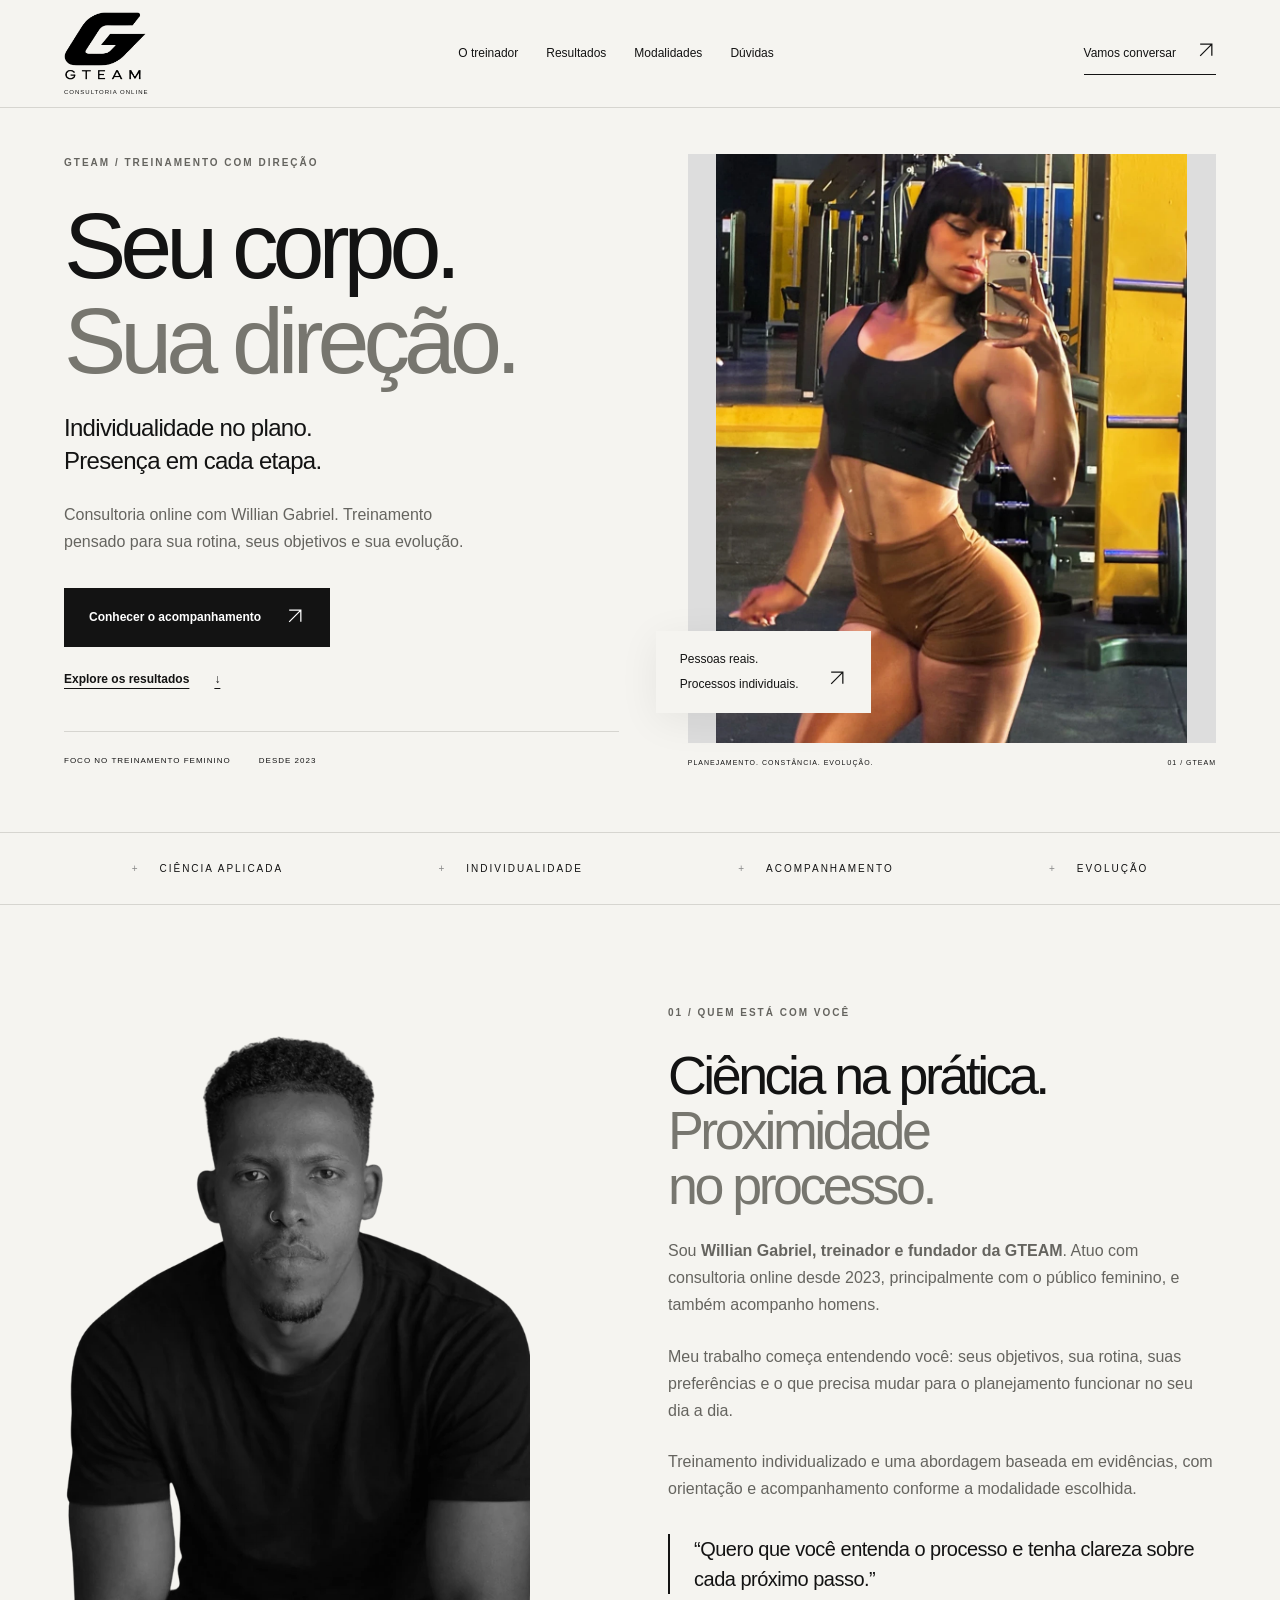
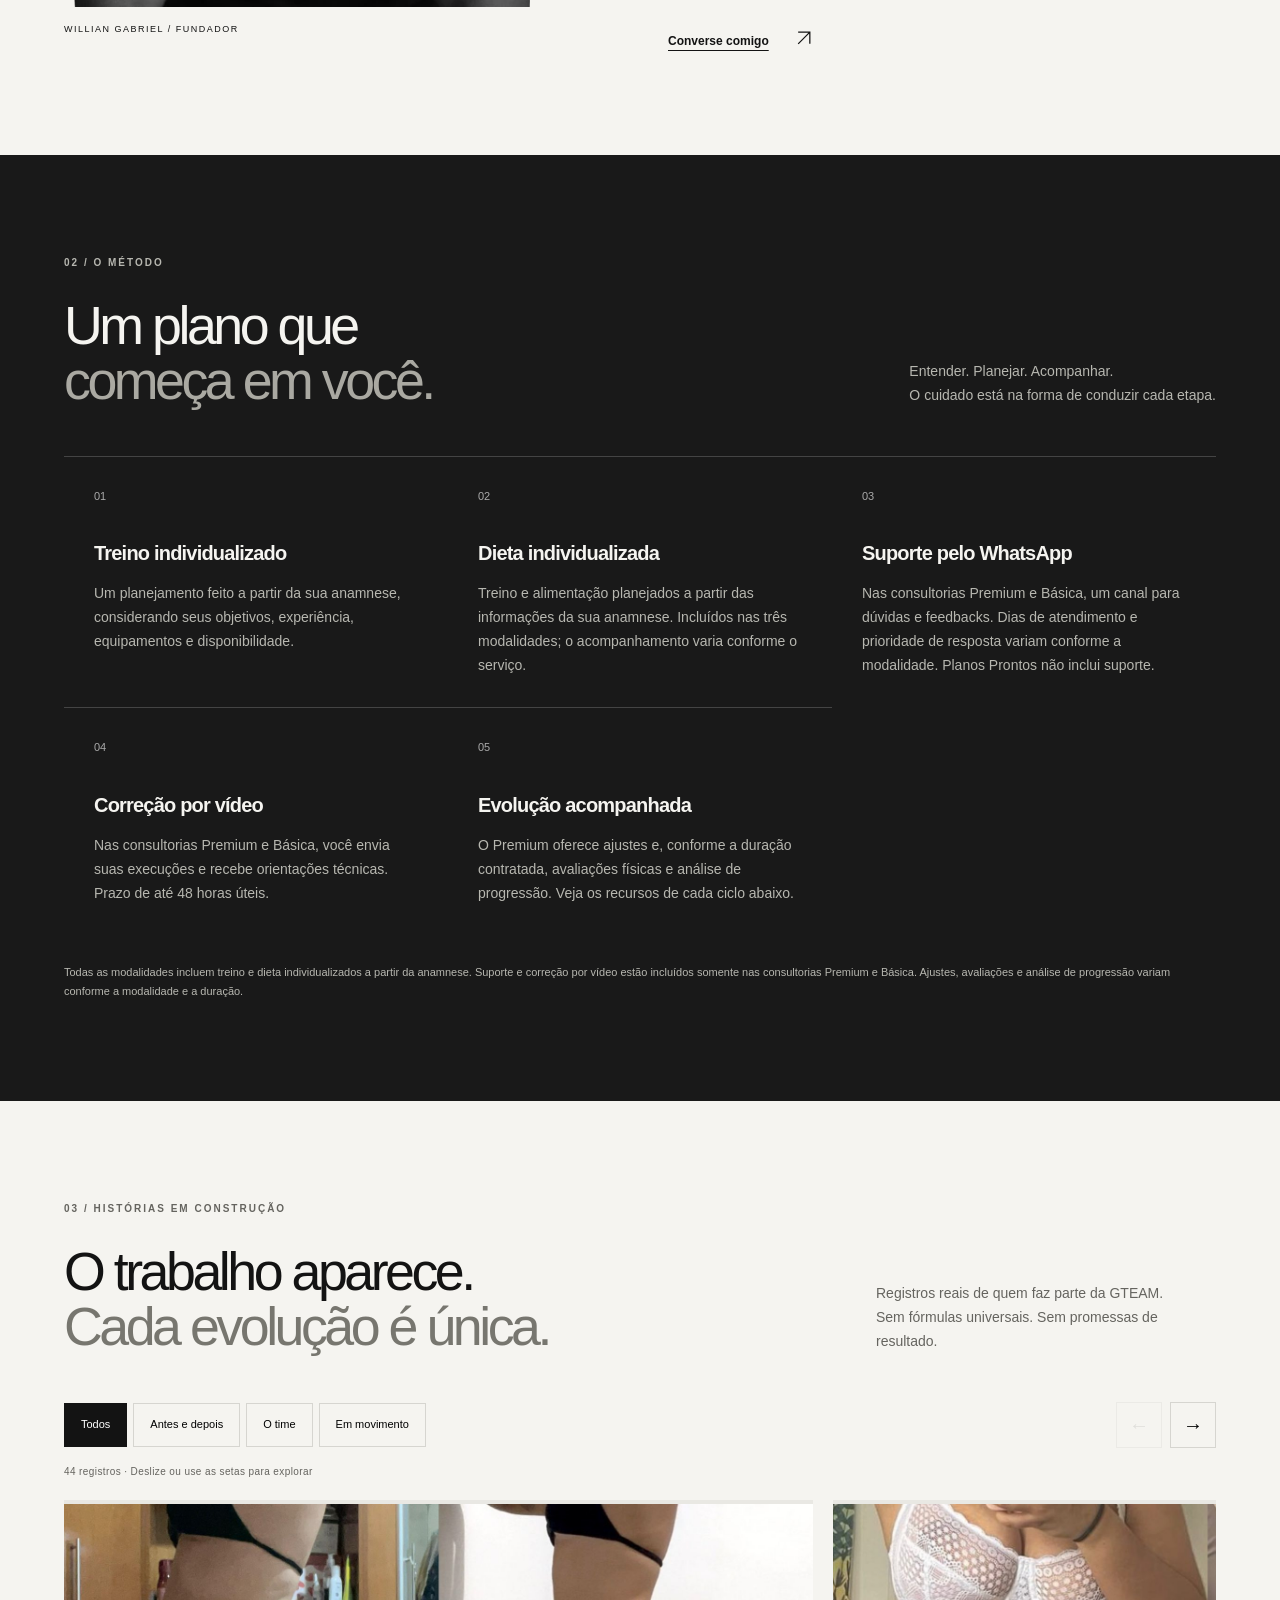
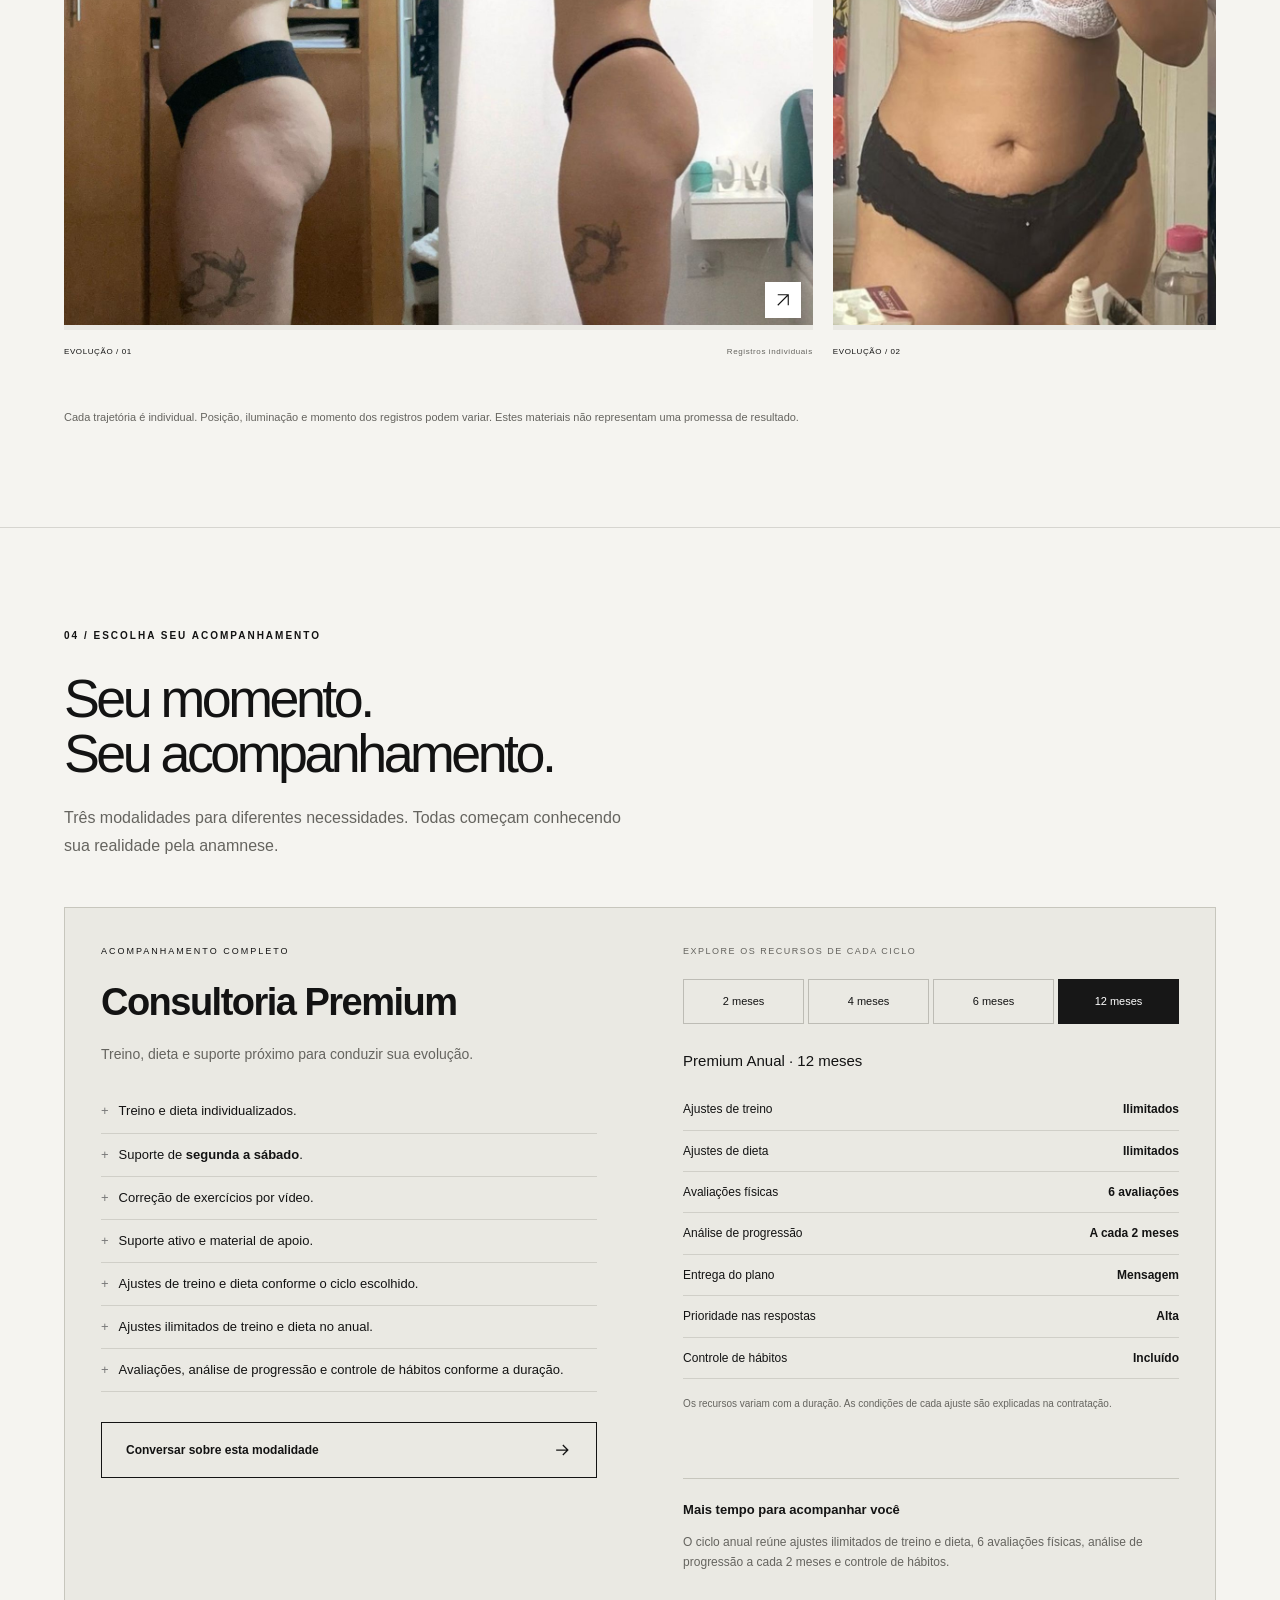
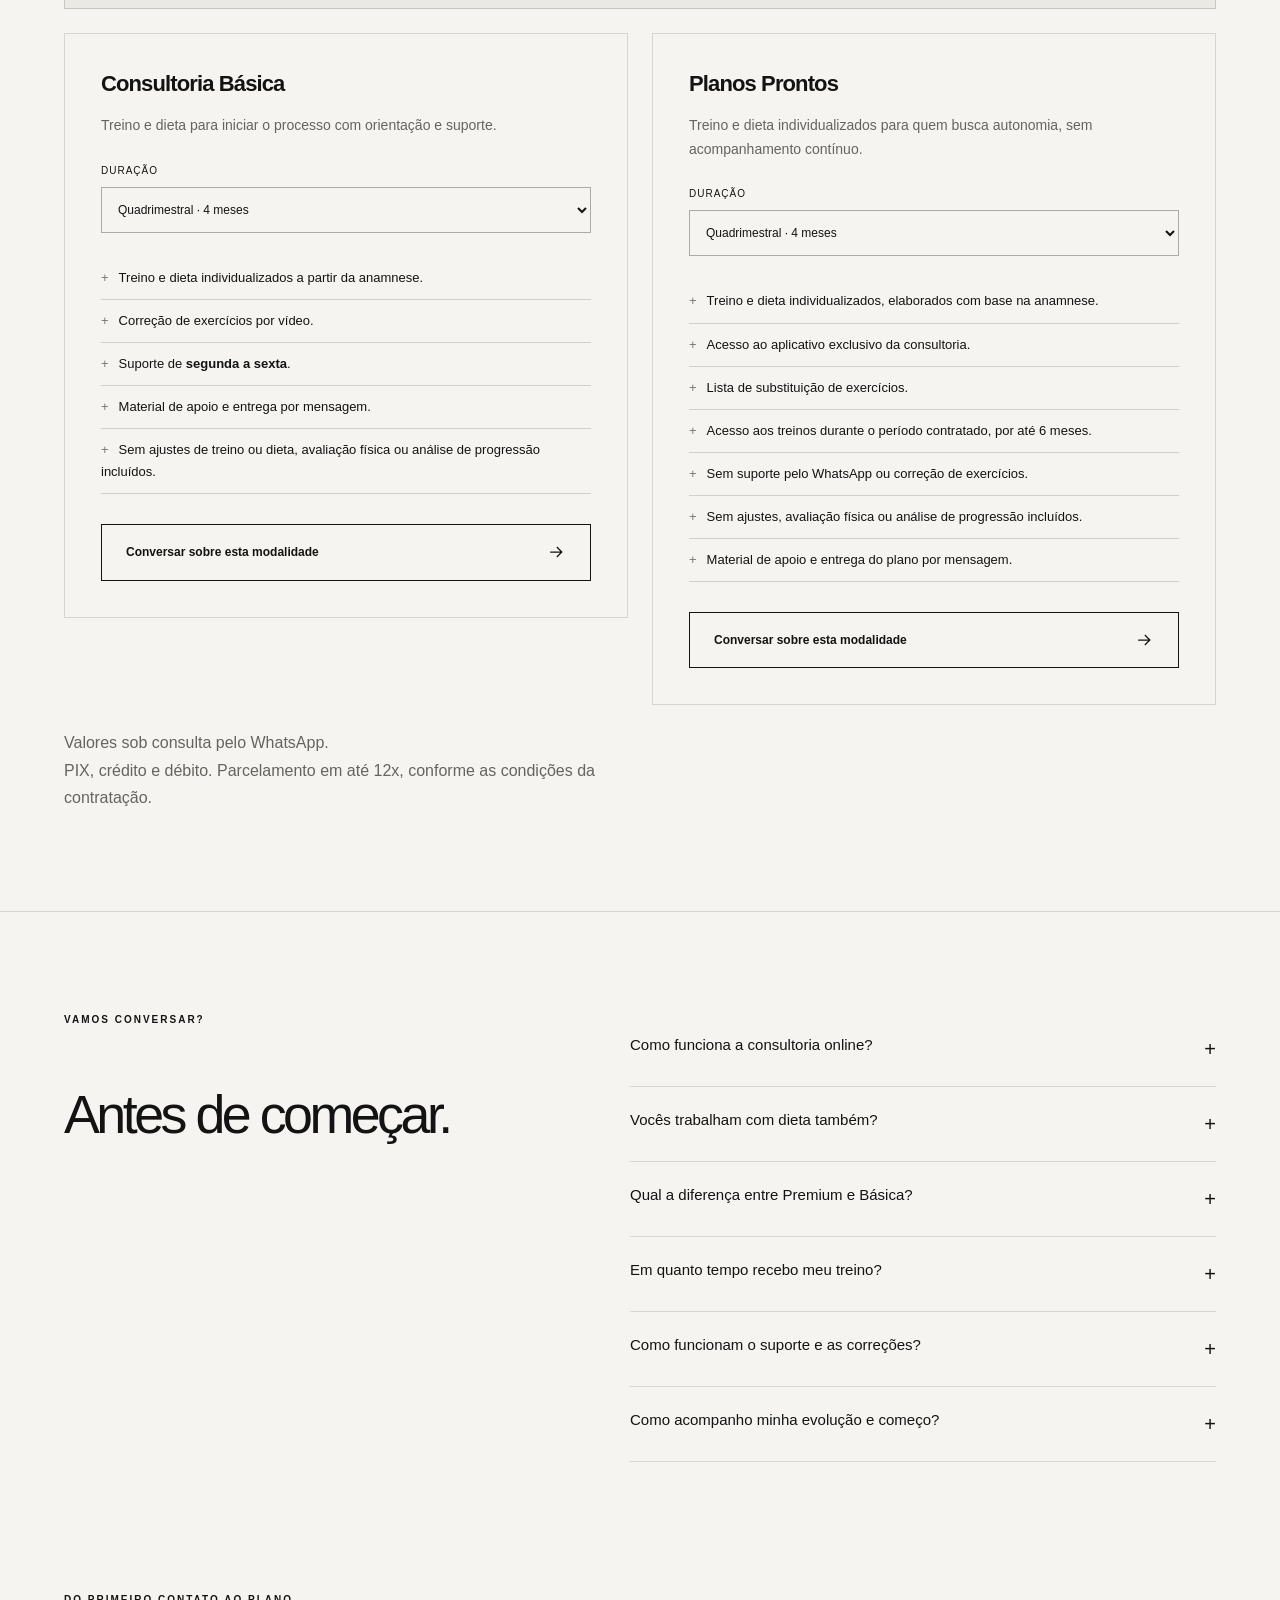
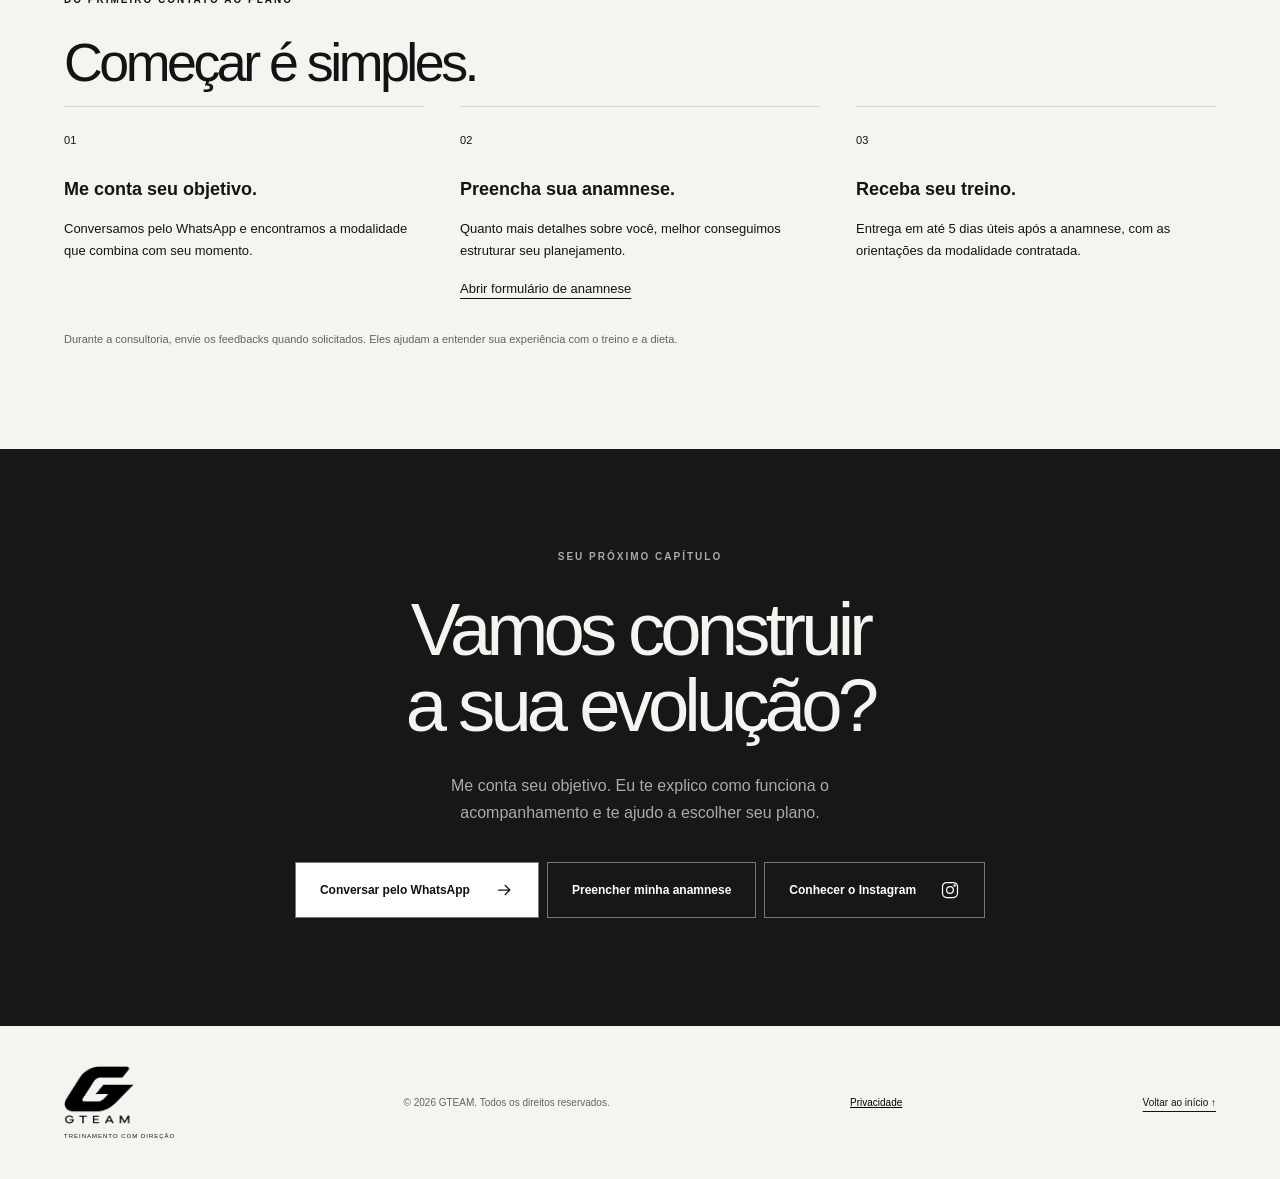
==== index.html @ 849bd720 "Redesign GTEAM consultancy site with responsive gallery and optimized media" ====
<!DOCTYPE html>

<html lang="pt-BR"><head><meta charset="utf-8"/><meta content="width=device-width,initial-scale=1" name="viewport"/><meta content="#111111" name="theme-color"/><title>GTEAM — Treinamento com direção | Willian Gabriel</title><meta content="Consultoria online de treinamento com Willian Gabriel. Conheça o acompanhamento individualizado da GTEAM, os registros das alunas e as modalidades disponíveis." name="description"/><meta content="website" property="og:type"/><meta content="pt_BR" property="og:locale"/><meta content="GTEAM — Seu corpo. Sua direção." property="og:title"/><meta content="Planejamento individualizado, ciência aplicada e acompanhamento com Willian Gabriel." property="og:description"/><meta content="summary" name="twitter:card"/><link href="styles.css" rel="stylesheet"/><script defer="" src="app.js"></script><meta content="assets/logo-official.png" property="og:image"/></head><body><a class="skiplink" href="#conteudo">Pular para o conteúdo</a>
<header class="site-header"><a aria-label="GTEAM, início" class="brand" href="#inicio"><img alt="GTEAM" height="86" src="assets/logo-official.png" width="120"/><span>CONSULTORIA ONLINE</span></a><nav aria-label="Navegação principal"><a href="#sobre">O treinador</a><a href="#galeria">Resultados</a><a href="#planos">Modalidades</a><a href="#duvidas">Dúvidas</a></nav><a class="header-contact" href="https://wa.me/message/YHDKQROFBC6SH1" rel="noopener noreferrer" target="_blank">Vamos conversar <span aria-hidden="true"><svg aria-hidden="true" fill="none" stroke="currentColor" stroke-width="1.5" viewbox="0 0 24 24"><path d="M5 19 19 5M5 5h14v14"></path></svg></span></a></header>
<main id="conteudo"><section class="hero section" id="inicio"><div class="hero-copy"><p class="eyebrow">GTEAM / TREINAMENTO COM DIREÇÃO</p><h1>Seu corpo.<br/><span>Sua direção.</span></h1><p class="hero-lead">Individualidade no plano.<br/>Presença em cada etapa.</p><p>Consultoria online com Willian Gabriel. Treinamento pensado para sua rotina, seus objetivos e sua evolução.</p><div class="hero-actions"><a class="button primary" href="#planos" rel="noopener noreferrer" target="_blank">Conhecer o acompanhamento<span aria-hidden="true"><svg aria-hidden="true" fill="none" stroke="currentColor" stroke-width="1.5" viewbox="0 0 24 24"><path d="M5 19 19 5M5 5h14v14"></path></svg></span></a><a class="text-link" href="#galeria">Explore os resultados <span aria-hidden="true">↓</span></a></div><div class="hero-meta"><span>FOCO NO TREINAMENTO FEMININO</span><span>DESDE 2023</span></div></div><div class="hero-visual"><picture><source media="(max-width: 600px)" srcset="assets/media-01-640.webp"/><img alt="Aluna da GTEAM em ambiente de treinamento" fetchpriority="high" height="1250" src="assets/media-01-1000.webp" width="1000"/></picture><div class="image-caption"><span>PLANEJAMENTO. CONSTÂNCIA. EVOLUÇÃO.</span><span>01 / GTEAM</span></div><a class="hero-badge" href="#galeria">Pessoas reais.<br/>Processos individuais. <span aria-hidden="true"><svg aria-hidden="true" fill="none" stroke="currentColor" stroke-width="1.5" viewbox="0 0 24 24"><path d="M5 19 19 5M5 5h14v14"></path></svg></span></a></div></section>
<div aria-label="Princípios da GTEAM" class="principles"><span>CIÊNCIA APLICADA</span><span>INDIVIDUALIDADE</span><span>ACOMPANHAMENTO</span><span>EVOLUÇÃO</span></div>
<section class="section about" id="sobre"><div class="about-image"><img alt="Willian Gabriel, fundador da GTEAM" decoding="async" height="1655" loading="lazy" sizes="(max-width:700px) 88vw, (max-width:1050px) 45vw, 400px" src="assets/media-04.webp" srcset="assets/media-04-640.webp 640w, assets/media-04-1000.webp 1000w, assets/media-04.webp 1323w" width="1323"/><span>WILLIAN GABRIEL / FUNDADOR</span></div><div class="about-copy"><p class="eyebrow">01 / QUEM ESTÁ COM VOCÊ</p><h2>Ciência na prática.<br/><span>Proximidade<br/>no processo.</span></h2><p>Sou <strong>Willian Gabriel, treinador e fundador da GTEAM</strong>. Atuo com consultoria online desde 2023, principalmente com o público feminino, e também acompanho homens.</p><p>Meu trabalho começa entendendo você: seus objetivos, sua rotina, suas preferências e o que precisa mudar para o planejamento funcionar no seu dia a dia.</p><p>Treinamento individualizado e uma abordagem baseada em evidências, com orientação e acompanhamento conforme a modalidade escolhida.</p><blockquote>“Quero que você entenda o processo e tenha clareza sobre cada próximo passo.”</blockquote><a class="text-link" href="https://wa.me/message/YHDKQROFBC6SH1" rel="noopener noreferrer" target="_blank">Converse comigo<span aria-hidden="true"><svg aria-hidden="true" fill="none" stroke="currentColor" stroke-width="1.5" viewbox="0 0 24 24"><path d="M5 19 19 5M5 5h14v14"></path></svg></span></a></div></section>
<section class="method section" id="acompanhamento"><div class="section-heading"><div><p class="eyebrow">02 / O MÉTODO</p><h2>Um plano que<br/><span>começa em você.</span></h2></div><p>Entender. Planejar. Acompanhar.<br/>O cuidado está na forma de conduzir cada etapa.</p></div><div class="benefits-grid"><article class="benefit"><span class="index">01</span><h3>Treino individualizado</h3><p>Um planejamento feito a partir da sua anamnese, considerando seus objetivos, experiência, equipamentos e disponibilidade.</p></article><article class="benefit"><span class="index">02</span><h3>Dieta individualizada</h3><p>Treino e alimentação planejados a partir das informações da sua anamnese. Incluídos nas três modalidades; o acompanhamento varia conforme o serviço.</p></article><article class="benefit"><span class="index">03</span><h3>Suporte pelo WhatsApp</h3><p>Nas consultorias Premium e Básica, um canal para dúvidas e feedbacks. Dias de atendimento e prioridade de resposta variam conforme a modalidade. Planos Prontos não inclui suporte.</p></article><article class="benefit"><span class="index">04</span><h3>Correção por vídeo</h3><p>Nas consultorias Premium e Básica, você envia suas execuções e recebe orientações técnicas. Prazo de até 48 horas úteis.</p></article><article class="benefit"><span class="index">05</span><h3>Evolução acompanhada</h3><p>O Premium oferece ajustes e, conforme a duração contratada, avaliações físicas e análise de progressão. Veja os recursos de cada ciclo abaixo.</p></article></div><p class="small-note">Todas as modalidades incluem treino e dieta individualizados a partir da anamnese. Suporte e correção por vídeo estão incluídos somente nas consultorias Premium e Básica. Ajustes, avaliações e análise de progressão variam conforme a modalidade e a duração.</p></section>
<section class="section gallery" id="galeria"><div class="section-heading"><div><p class="eyebrow">03 / HISTÓRIAS EM CONSTRUÇÃO</p><h2>O trabalho aparece.<br/><span>Cada evolução é única.</span></h2></div><p>Registros reais de quem faz parte da GTEAM.<br/>Sem fórmulas universais. Sem promessas de resultado.</p></div><div class="gallery-toolbar"><div aria-label="Filtrar galeria" class="filters" role="group"><button aria-pressed="true" data-filter="all">Todos</button><button aria-pressed="false" data-filter="result">Antes e depois</button><button aria-pressed="false" data-filter="photo">O time</button><button aria-pressed="false" data-filter="video">Em movimento</button></div><div class="gallery-arrows"><button aria-label="Mídias anteriores" data-direction="-1">←</button><button aria-label="Próximas mídias" data-direction="1">→</button></div></div><p aria-live="polite" class="gallery-status" role="status">44 registros · Deslize ou use as setas para explorar</p><div aria-label="Galeria de resultados, fotografias e vídeos" class="gallery-track" role="region" tabindex="0"><figure class="media-card comparison" data-type="result"><a aria-label="Ampliar comparação de evolução 10" class="enlarge" href="assets/result-10.jpg"><img alt="Comparação de evolução 10, registros lado a lado sem alteração" decoding="async" height="900" loading="lazy" src="assets/result-10.jpg" width="1600"/><span aria-hidden="true" class="zoom"><svg aria-hidden="true" fill="none" stroke="currentColor" stroke-width="1.5" viewbox="0 0 24 24"><path d="M5 19 19 5M5 5h14v14"></path></svg></span></a><figcaption><span>EVOLUÇÃO / 01</span><span>Registros individuais</span></figcaption></figure><figure class="media-card comparison" data-type="result"><a aria-label="Ampliar comparação de evolução 7" class="enlarge" href="assets/result-07.jpg"><img alt="Comparação de evolução 7, registros lado a lado sem alteração" decoding="async" height="900" loading="lazy" src="assets/result-07.jpg" width="1600"/><span aria-hidden="true" class="zoom"><svg aria-hidden="true" fill="none" stroke="currentColor" stroke-width="1.5" viewbox="0 0 24 24"><path d="M5 19 19 5M5 5h14v14"></path></svg></span></a><figcaption><span>EVOLUÇÃO / 02</span><span>Registros individuais</span></figcaption></figure><figure class="media-card comparison" data-type="result"><a aria-label="Ampliar comparação de evolução 2" class="enlarge" href="assets/result-02.jpg"><img alt="Comparação de evolução 2, registros lado a lado sem alteração" decoding="async" height="875" loading="lazy" src="assets/result-02.jpg" width="1166"/><span aria-hidden="true" class="zoom"><svg aria-hidden="true" fill="none" stroke="currentColor" stroke-width="1.5" viewbox="0 0 24 24"><path d="M5 19 19 5M5 5h14v14"></path></svg></span></a><figcaption><span>EVOLUÇÃO / 03</span><span>Registros individuais</span></figcaption></figure><figure class="media-card comparison" data-type="result"><a aria-label="Ampliar comparação de evolução 6" class="enlarge" href="assets/result-06.jpg"><img alt="Comparação de evolução 6, registros lado a lado sem alteração" decoding="async" height="900" loading="lazy" src="assets/result-06.jpg" width="1600"/><span aria-hidden="true" class="zoom"><svg aria-hidden="true" fill="none" stroke="currentColor" stroke-width="1.5" viewbox="0 0 24 24"><path d="M5 19 19 5M5 5h14v14"></path></svg></span></a><figcaption><span>EVOLUÇÃO / 04</span><span>Registros individuais</span></figcaption></figure><figure class="media-card comparison" data-type="result"><a aria-label="Ampliar comparação de evolução 13" class="enlarge" href="assets/result-13.jpg"><img alt="Comparação de evolução 13, registros lado a lado sem alteração" decoding="async" height="900" loading="lazy" src="assets/result-13.jpg" width="1600"/><span aria-hidden="true" class="zoom"><svg aria-hidden="true" fill="none" stroke="currentColor" stroke-width="1.5" viewbox="0 0 24 24"><path d="M5 19 19 5M5 5h14v14"></path></svg></span></a><figcaption><span>EVOLUÇÃO / 05</span><span>Registros individuais</span></figcaption></figure><figure class="media-card comparison" data-type="result"><a aria-label="Ampliar comparação de evolução 14" class="enlarge" href="assets/result-14.jpg"><img alt="Comparação de evolução 14, registros lado a lado sem alteração" decoding="async" height="900" loading="lazy" src="assets/result-14.jpg" width="1600"/><span aria-hidden="true" class="zoom"><svg aria-hidden="true" fill="none" stroke="currentColor" stroke-width="1.5" viewbox="0 0 24 24"><path d="M5 19 19 5M5 5h14v14"></path></svg></span></a><figcaption><span>EVOLUÇÃO / 06</span><span>Registros individuais</span></figcaption></figure><figure class="media-card comparison" data-type="result"><a aria-label="Ampliar comparação de evolução 4" class="enlarge" href="assets/result-04.jpg"><img alt="Comparação de evolução 4, registros lado a lado sem alteração" decoding="async" height="685" loading="lazy" src="assets/result-04.jpg" width="1219"/><span aria-hidden="true" class="zoom"><svg aria-hidden="true" fill="none" stroke="currentColor" stroke-width="1.5" viewbox="0 0 24 24"><path d="M5 19 19 5M5 5h14v14"></path></svg></span></a><figcaption><span>EVOLUÇÃO / 07</span><span>Registros individuais</span></figcaption></figure><figure class="media-card comparison" data-type="result"><a aria-label="Ampliar comparação de evolução 8" class="enlarge" href="assets/result-08.jpg"><img alt="Comparação de evolução 8, registros lado a lado sem alteração" decoding="async" height="900" loading="lazy" src="assets/result-08.jpg" width="1600"/><span aria-hidden="true" class="zoom"><svg aria-hidden="true" fill="none" stroke="currentColor" stroke-width="1.5" viewbox="0 0 24 24"><path d="M5 19 19 5M5 5h14v14"></path></svg></span></a><figcaption><span>EVOLUÇÃO / 08</span><span>Registros individuais</span></figcaption></figure><figure class="media-card comparison" data-type="result"><a aria-label="Ampliar comparação de evolução 9" class="enlarge" href="assets/result-09.jpg"><img alt="Comparação de evolução 9, registros lado a lado sem alteração" decoding="async" height="900" loading="lazy" src="assets/result-09.jpg" width="1600"/><span aria-hidden="true" class="zoom"><svg aria-hidden="true" fill="none" stroke="currentColor" stroke-width="1.5" viewbox="0 0 24 24"><path d="M5 19 19 5M5 5h14v14"></path></svg></span></a><figcaption><span>EVOLUÇÃO / 09</span><span>Registros individuais</span></figcaption></figure><figure class="media-card comparison" data-type="result"><a aria-label="Ampliar comparação de evolução 3" class="enlarge" href="assets/result-03.jpg"><img alt="Comparação de evolução 3, registros lado a lado sem alteração" decoding="async" height="663" loading="lazy" src="assets/result-03.jpg" width="1180"/><span aria-hidden="true" class="zoom"><svg aria-hidden="true" fill="none" stroke="currentColor" stroke-width="1.5" viewbox="0 0 24 24"><path d="M5 19 19 5M5 5h14v14"></path></svg></span></a><figcaption><span>EVOLUÇÃO / 10</span><span>Registros individuais</span></figcaption></figure><figure class="media-card comparison" data-type="result"><a aria-label="Ampliar comparação de evolução 1" class="enlarge" href="assets/result-01.jpg"><img alt="Comparação de evolução 1, registros lado a lado sem alteração" decoding="async" height="858" loading="lazy" src="assets/result-01.jpg" width="1527"/><span aria-hidden="true" class="zoom"><svg aria-hidden="true" fill="none" stroke="currentColor" stroke-width="1.5" viewbox="0 0 24 24"><path d="M5 19 19 5M5 5h14v14"></path></svg></span></a><figcaption><span>EVOLUÇÃO / 11</span><span>Registros individuais</span></figcaption></figure><figure class="media-card comparison" data-type="result"><a aria-label="Ampliar comparação de evolução 5" class="enlarge" href="assets/result-05.jpg"><img alt="Comparação de evolução 5, registros lado a lado sem alteração" decoding="async" height="681" loading="lazy" src="assets/result-05.jpg" width="1022"/><span aria-hidden="true" class="zoom"><svg aria-hidden="true" fill="none" stroke="currentColor" stroke-width="1.5" viewbox="0 0 24 24"><path d="M5 19 19 5M5 5h14v14"></path></svg></span></a><figcaption><span>EVOLUÇÃO / 12</span><span>Registros individuais</span></figcaption></figure><figure class="media-card comparison" data-type="result"><a aria-label="Ampliar comparação de evolução 11" class="enlarge" href="assets/result-11.jpg"><img alt="Comparação de evolução 11, registros lado a lado sem alteração" decoding="async" height="900" loading="lazy" src="assets/result-11.jpg" width="1600"/><span aria-hidden="true" class="zoom"><svg aria-hidden="true" fill="none" stroke="currentColor" stroke-width="1.5" viewbox="0 0 24 24"><path d="M5 19 19 5M5 5h14v14"></path></svg></span></a><figcaption><span>EVOLUÇÃO / 13</span><span>Registros individuais</span></figcaption></figure><figure class="media-card comparison" data-type="result"><a aria-label="Ampliar comparação de evolução 12" class="enlarge" href="assets/result-12.jpg"><img alt="Comparação de evolução 12, registros lado a lado sem alteração" decoding="async" height="900" loading="lazy" src="assets/result-12.jpg" width="1600"/><span aria-hidden="true" class="zoom"><svg aria-hidden="true" fill="none" stroke="currentColor" stroke-width="1.5" viewbox="0 0 24 24"><path d="M5 19 19 5M5 5h14v14"></path></svg></span></a><figcaption><span>EVOLUÇÃO / 14</span><span>Registros individuais</span></figcaption></figure><figure class="media-card" data-type="photo"><a aria-label="Ampliar fotografia 15" class="enlarge" href="assets/media-03.webp"><img alt="Aluna da GTEAM, registro 15" decoding="async" height="2000" loading="lazy" sizes="(max-width:700px) 88vw, (max-width:1050px) 45vw, 400px" src="assets/media-03.webp" srcset="assets/media-03-640.webp 640w, assets/media-03-1000.webp 1000w, assets/media-03.webp 1600w" width="1600"/><span aria-hidden="true" class="zoom"><svg aria-hidden="true" fill="none" stroke="currentColor" stroke-width="1.5" viewbox="0 0 24 24"><path d="M5 19 19 5M5 5h14v14"></path></svg></span></a><figcaption><span>TIME / 15</span><span>Uma trajetória única</span></figcaption></figure><figure class="media-card" data-type="photo"><a aria-label="Ampliar fotografia 17" class="enlarge" href="assets/media-18.webp"><img alt="Aluna da GTEAM, registro 17" decoding="async" height="2000" loading="lazy" sizes="(max-width:700px) 88vw, (max-width:1050px) 45vw, 400px" src="assets/media-18.webp" srcset="assets/media-18-640.webp 640w, assets/media-18-1000.webp 1000w, assets/media-18.webp 1600w" width="1600"/><span aria-hidden="true" class="zoom"><svg aria-hidden="true" fill="none" stroke="currentColor" stroke-width="1.5" viewbox="0 0 24 24"><path d="M5 19 19 5M5 5h14v14"></path></svg></span></a><figcaption><span>TIME / 17</span><span>Uma trajetória única</span></figcaption></figure><figure class="media-card" data-type="photo"><a aria-label="Ampliar fotografia 20" class="enlarge" href="assets/media-21.webp"><img alt="Aluna da GTEAM, registro 20" decoding="async" height="2000" loading="lazy" sizes="(max-width:700px) 88vw, (max-width:1050px) 45vw, 400px" src="assets/media-21.webp" srcset="assets/media-21-640.webp 640w, assets/media-21-1000.webp 1000w, assets/media-21.webp 1600w" width="1600"/><span aria-hidden="true" class="zoom"><svg aria-hidden="true" fill="none" stroke="currentColor" stroke-width="1.5" viewbox="0 0 24 24"><path d="M5 19 19 5M5 5h14v14"></path></svg></span></a><figcaption><span>TIME / 20</span><span>Uma trajetória única</span></figcaption></figure><figure class="media-card" data-type="photo"><a aria-label="Ampliar fotografia 7" class="enlarge" href="assets/media-01.webp"><img alt="Aluna da GTEAM, registro 7" decoding="async" height="2000" loading="lazy" sizes="(max-width:700px) 88vw, (max-width:1050px) 45vw, 400px" src="assets/media-01.webp" srcset="assets/media-01-640.webp 640w, assets/media-01-1000.webp 1000w, assets/media-01.webp 1600w" width="1600"/><span aria-hidden="true" class="zoom"><svg aria-hidden="true" fill="none" stroke="currentColor" stroke-width="1.5" viewbox="0 0 24 24"><path d="M5 19 19 5M5 5h14v14"></path></svg></span></a><figcaption><span>TIME / 07</span><span>Uma trajetória única</span></figcaption></figure><figure class="media-card" data-type="photo"><a aria-label="Ampliar fotografia 8" class="enlarge" href="assets/media-10.webp"><img alt="Aluna da GTEAM, registro 8" decoding="async" height="2000" loading="lazy" sizes="(max-width:700px) 88vw, (max-width:1050px) 45vw, 400px" src="assets/media-10.webp" srcset="assets/media-10-640.webp 640w, assets/media-10-1000.webp 1000w, assets/media-10.webp 1600w" width="1600"/><span aria-hidden="true" class="zoom"><svg aria-hidden="true" fill="none" stroke="currentColor" stroke-width="1.5" viewbox="0 0 24 24"><path d="M5 19 19 5M5 5h14v14"></path></svg></span></a><figcaption><span>TIME / 08</span><span>Uma trajetória única</span></figcaption></figure><figure class="media-card" data-type="photo"><a aria-label="Ampliar fotografia 2" class="enlarge" href="assets/media-05.webp"><img alt="Aluna da GTEAM, registro 2" decoding="async" height="2000" loading="lazy" sizes="(max-width:700px) 88vw, (max-width:1050px) 45vw, 400px" src="assets/media-05.webp" srcset="assets/media-05-640.webp 640w, assets/media-05-1000.webp 1000w, assets/media-05.webp 1600w" width="1600"/><span aria-hidden="true" class="zoom"><svg aria-hidden="true" fill="none" stroke="currentColor" stroke-width="1.5" viewbox="0 0 24 24"><path d="M5 19 19 5M5 5h14v14"></path></svg></span></a><figcaption><span>TIME / 02</span><span>Uma trajetória única</span></figcaption></figure><figure class="media-card" data-type="photo"><a aria-label="Ampliar fotografia 1" class="enlarge" href="assets/media-02.webp"><img alt="Aluna da GTEAM, registro 1" decoding="async" height="2000" loading="lazy" sizes="(max-width:700px) 88vw, (max-width:1050px) 45vw, 400px" src="assets/media-02.webp" srcset="assets/media-02-640.webp 640w, assets/media-02-1000.webp 1000w, assets/media-02.webp 1600w" width="1600"/><span aria-hidden="true" class="zoom"><svg aria-hidden="true" fill="none" stroke="currentColor" stroke-width="1.5" viewbox="0 0 24 24"><path d="M5 19 19 5M5 5h14v14"></path></svg></span></a><figcaption><span>TIME / 01</span><span>Uma trajetória única</span></figcaption></figure><figure class="media-card" data-type="photo"><a aria-label="Ampliar fotografia 3" class="enlarge" href="assets/media-06.webp"><img alt="Aluna da GTEAM, registro 3" decoding="async" height="2000" loading="lazy" sizes="(max-width:700px) 88vw, (max-width:1050px) 45vw, 400px" src="assets/media-06.webp" srcset="assets/media-06-640.webp 640w, assets/media-06-1000.webp 1000w, assets/media-06.webp 1600w" width="1600"/><span aria-hidden="true" class="zoom"><svg aria-hidden="true" fill="none" stroke="currentColor" stroke-width="1.5" viewbox="0 0 24 24"><path d="M5 19 19 5M5 5h14v14"></path></svg></span></a><figcaption><span>TIME / 03</span><span>Uma trajetória única</span></figcaption></figure><figure class="media-card" data-type="photo"><a aria-label="Ampliar fotografia 4" class="enlarge" href="assets/media-07.webp"><img alt="Aluna da GTEAM, registro 4" decoding="async" height="2000" loading="lazy" sizes="(max-width:700px) 88vw, (max-width:1050px) 45vw, 400px" src="assets/media-07.webp" srcset="assets/media-07-640.webp 640w, assets/media-07-1000.webp 1000w, assets/media-07.webp 1600w" width="1600"/><span aria-hidden="true" class="zoom"><svg aria-hidden="true" fill="none" stroke="currentColor" stroke-width="1.5" viewbox="0 0 24 24"><path d="M5 19 19 5M5 5h14v14"></path></svg></span></a><figcaption><span>TIME / 04</span><span>Uma trajetória única</span></figcaption></figure><figure class="media-card" data-type="photo"><a aria-label="Ampliar fotografia 5" class="enlarge" href="assets/media-08.webp"><img alt="Aluna da GTEAM, registro 5" decoding="async" height="2000" loading="lazy" sizes="(max-width:700px) 88vw, (max-width:1050px) 45vw, 400px" src="assets/media-08.webp" srcset="assets/media-08-640.webp 640w, assets/media-08-1000.webp 1000w, assets/media-08.webp 1600w" width="1600"/><span aria-hidden="true" class="zoom"><svg aria-hidden="true" fill="none" stroke="currentColor" stroke-width="1.5" viewbox="0 0 24 24"><path d="M5 19 19 5M5 5h14v14"></path></svg></span></a><figcaption><span>TIME / 05</span><span>Uma trajetória única</span></figcaption></figure><figure class="media-card" data-type="photo"><a aria-label="Ampliar fotografia 6" class="enlarge" href="assets/media-09.webp"><img alt="Aluna da GTEAM, registro 6" decoding="async" height="2000" loading="lazy" sizes="(max-width:700px) 88vw, (max-width:1050px) 45vw, 400px" src="assets/media-09.webp" srcset="assets/media-09-640.webp 640w, assets/media-09-1000.webp 1000w, assets/media-09.webp 1600w" width="1600"/><span aria-hidden="true" class="zoom"><svg aria-hidden="true" fill="none" stroke="currentColor" stroke-width="1.5" viewbox="0 0 24 24"><path d="M5 19 19 5M5 5h14v14"></path></svg></span></a><figcaption><span>TIME / 06</span><span>Uma trajetória única</span></figcaption></figure><figure class="media-card" data-type="photo"><a aria-label="Ampliar fotografia 9" class="enlarge" href="assets/media-11.webp"><img alt="Aluna da GTEAM, registro 9" decoding="async" height="2000" loading="lazy" sizes="(max-width:700px) 88vw, (max-width:1050px) 45vw, 400px" src="assets/media-11.webp" srcset="assets/media-11-640.webp 640w, assets/media-11-1000.webp 1000w, assets/media-11.webp 1600w" width="1600"/><span aria-hidden="true" class="zoom"><svg aria-hidden="true" fill="none" stroke="currentColor" stroke-width="1.5" viewbox="0 0 24 24"><path d="M5 19 19 5M5 5h14v14"></path></svg></span></a><figcaption><span>TIME / 09</span><span>Uma trajetória única</span></figcaption></figure><figure class="media-card" data-type="photo"><a aria-label="Ampliar fotografia 10" class="enlarge" href="assets/media-12.webp"><img alt="Aluna da GTEAM, registro 10" decoding="async" height="2000" loading="lazy" sizes="(max-width:700px) 88vw, (max-width:1050px) 45vw, 400px" src="assets/media-12.webp" srcset="assets/media-12-640.webp 640w, assets/media-12-1000.webp 1000w, assets/media-12.webp 1600w" width="1600"/><span aria-hidden="true" class="zoom"><svg aria-hidden="true" fill="none" stroke="currentColor" stroke-width="1.5" viewbox="0 0 24 24"><path d="M5 19 19 5M5 5h14v14"></path></svg></span></a><figcaption><span>TIME / 10</span><span>Uma trajetória única</span></figcaption></figure><figure class="media-card" data-type="photo"><a aria-label="Ampliar fotografia 11" class="enlarge" href="assets/media-13.webp"><img alt="Aluna da GTEAM, registro 11" decoding="async" height="2000" loading="lazy" sizes="(max-width:700px) 88vw, (max-width:1050px) 45vw, 400px" src="assets/media-13.webp" srcset="assets/media-13-640.webp 640w, assets/media-13-1000.webp 1000w, assets/media-13.webp 1600w" width="1600"/><span aria-hidden="true" class="zoom"><svg aria-hidden="true" fill="none" stroke="currentColor" stroke-width="1.5" viewbox="0 0 24 24"><path d="M5 19 19 5M5 5h14v14"></path></svg></span></a><figcaption><span>TIME / 11</span><span>Uma trajetória única</span></figcaption></figure><figure class="media-card" data-type="photo"><a aria-label="Ampliar fotografia 12" class="enlarge" href="assets/media-14.webp"><img alt="Aluna da GTEAM, registro 12" decoding="async" height="2000" loading="lazy" sizes="(max-width:700px) 88vw, (max-width:1050px) 45vw, 400px" src="assets/media-14.webp" srcset="assets/media-14-640.webp 640w, assets/media-14-1000.webp 1000w, assets/media-14.webp 1600w" width="1600"/><span aria-hidden="true" class="zoom"><svg aria-hidden="true" fill="none" stroke="currentColor" stroke-width="1.5" viewbox="0 0 24 24"><path d="M5 19 19 5M5 5h14v14"></path></svg></span></a><figcaption><span>TIME / 12</span><span>Uma trajetória única</span></figcaption></figure><figure class="media-card" data-type="photo"><a aria-label="Ampliar fotografia 13" class="enlarge" href="assets/media-15.webp"><img alt="Aluna da GTEAM, registro 13" decoding="async" height="2000" loading="lazy" sizes="(max-width:700px) 88vw, (max-width:1050px) 45vw, 400px" src="assets/media-15.webp" srcset="assets/media-15-640.webp 640w, assets/media-15-1000.webp 1000w, assets/media-15.webp 1600w" width="1600"/><span aria-hidden="true" class="zoom"><svg aria-hidden="true" fill="none" stroke="currentColor" stroke-width="1.5" viewbox="0 0 24 24"><path d="M5 19 19 5M5 5h14v14"></path></svg></span></a><figcaption><span>TIME / 13</span><span>Uma trajetória única</span></figcaption></figure><figure class="media-card" data-type="photo"><a aria-label="Ampliar fotografia 14" class="enlarge" href="assets/media-16.webp"><img alt="Aluna da GTEAM, registro 14" decoding="async" height="2000" loading="lazy" sizes="(max-width:700px) 88vw, (max-width:1050px) 45vw, 400px" src="assets/media-16.webp" srcset="assets/media-16-640.webp 640w, assets/media-16-1000.webp 1000w, assets/media-16.webp 1600w" width="1600"/><span aria-hidden="true" class="zoom"><svg aria-hidden="true" fill="none" stroke="currentColor" stroke-width="1.5" viewbox="0 0 24 24"><path d="M5 19 19 5M5 5h14v14"></path></svg></span></a><figcaption><span>TIME / 14</span><span>Uma trajetória única</span></figcaption></figure><figure class="media-card" data-type="photo"><a aria-label="Ampliar fotografia 16" class="enlarge" href="assets/media-17.webp"><img alt="Aluna da GTEAM, registro 16" decoding="async" height="2000" loading="lazy" sizes="(max-width:700px) 88vw, (max-width:1050px) 45vw, 400px" src="assets/media-17.webp" srcset="assets/media-17-640.webp 640w, assets/media-17-1000.webp 1000w, assets/media-17.webp 1600w" width="1600"/><span aria-hidden="true" class="zoom"><svg aria-hidden="true" fill="none" stroke="currentColor" stroke-width="1.5" viewbox="0 0 24 24"><path d="M5 19 19 5M5 5h14v14"></path></svg></span></a><figcaption><span>TIME / 16</span><span>Uma trajetória única</span></figcaption></figure><figure class="media-card" data-type="photo"><a aria-label="Ampliar fotografia 18" class="enlarge" href="assets/media-19.webp"><img alt="Aluna da GTEAM, registro 18" decoding="async" height="2000" loading="lazy" sizes="(max-width:700px) 88vw, (max-width:1050px) 45vw, 400px" src="assets/media-19.webp" srcset="assets/media-19-640.webp 640w, assets/media-19-1000.webp 1000w, assets/media-19.webp 1600w" width="1600"/><span aria-hidden="true" class="zoom"><svg aria-hidden="true" fill="none" stroke="currentColor" stroke-width="1.5" viewbox="0 0 24 24"><path d="M5 19 19 5M5 5h14v14"></path></svg></span></a><figcaption><span>TIME / 18</span><span>Uma trajetória única</span></figcaption></figure><figure class="media-card" data-type="photo"><a aria-label="Ampliar fotografia 19" class="enlarge" href="assets/media-20.webp"><img alt="Aluna da GTEAM, registro 19" decoding="async" height="2000" loading="lazy" sizes="(max-width:700px) 88vw, (max-width:1050px) 45vw, 400px" src="assets/media-20.webp" srcset="assets/media-20-640.webp 640w, assets/media-20-1000.webp 1000w, assets/media-20.webp 1600w" width="1600"/><span aria-hidden="true" class="zoom"><svg aria-hidden="true" fill="none" stroke="currentColor" stroke-width="1.5" viewbox="0 0 24 24"><path d="M5 19 19 5M5 5h14v14"></path></svg></span></a><figcaption><span>TIME / 19</span><span>Uma trajetória única</span></figcaption></figure><figure class="media-card" data-type="photo"><a aria-label="Ampliar fotografia 21" class="enlarge" href="assets/media-22.webp"><img alt="Aluna da GTEAM, registro 21" decoding="async" height="2000" loading="lazy" sizes="(max-width:700px) 88vw, (max-width:1050px) 45vw, 400px" src="assets/media-22.webp" srcset="assets/media-22-640.webp 640w, assets/media-22-1000.webp 1000w, assets/media-22.webp 1600w" width="1600"/><span aria-hidden="true" class="zoom"><svg aria-hidden="true" fill="none" stroke="currentColor" stroke-width="1.5" viewbox="0 0 24 24"><path d="M5 19 19 5M5 5h14v14"></path></svg></span></a><figcaption><span>TIME / 21</span><span>Uma trajetória única</span></figcaption></figure><figure class="media-card" data-type="video"><video aria-label="Vídeo de aluna da GTEAM 1" controls="" loop="" muted="" playsinline="" poster="assets/media-23.jpg" preload="none"><source src="assets/media-24.mp4" type="video/mp4"/>Seu navegador não reproduz este vídeo.</video><figcaption><span>EM MOVIMENTO / 01</span><span>GTEAM</span></figcaption></figure><figure class="media-card" data-type="video"><video aria-label="Vídeo de aluna da GTEAM 2" controls="" loop="" muted="" playsinline="" poster="assets/media-25.jpg" preload="none"><source src="assets/media-26.mp4" type="video/mp4"/>Seu navegador não reproduz este vídeo.</video><figcaption><span>EM MOVIMENTO / 02</span><span>GTEAM</span></figcaption></figure><figure class="media-card" data-type="video"><video aria-label="Vídeo de aluna da GTEAM 3" controls="" loop="" muted="" playsinline="" poster="assets/media-27.jpg" preload="none"><source src="assets/media-28.mp4" type="video/mp4"/>Seu navegador não reproduz este vídeo.</video><figcaption><span>EM MOVIMENTO / 03</span><span>GTEAM</span></figcaption></figure><figure class="media-card" data-type="video"><video aria-label="Vídeo de aluna da GTEAM 4" controls="" loop="" muted="" playsinline="" poster="assets/media-29.jpg" preload="none"><source src="assets/media-30.mp4" type="video/mp4"/>Seu navegador não reproduz este vídeo.</video><figcaption><span>EM MOVIMENTO / 04</span><span>GTEAM</span></figcaption></figure><figure class="media-card" data-type="video"><video aria-label="Vídeo de aluna da GTEAM 5" controls="" loop="" muted="" playsinline="" poster="assets/media-31.jpg" preload="none"><source src="assets/media-32.mp4" type="video/mp4"/>Seu navegador não reproduz este vídeo.</video><figcaption><span>EM MOVIMENTO / 05</span><span>GTEAM</span></figcaption></figure><figure class="media-card" data-type="video"><video aria-label="Vídeo de aluna da GTEAM 6" controls="" loop="" muted="" playsinline="" poster="assets/media-33.jpg" preload="none"><source src="assets/media-34.mp4" type="video/mp4"/>Seu navegador não reproduz este vídeo.</video><figcaption><span>EM MOVIMENTO / 06</span><span>GTEAM</span></figcaption></figure><figure class="media-card" data-type="video"><video aria-label="Vídeo de aluna da GTEAM 7" controls="" loop="" muted="" playsinline="" poster="assets/media-35.jpg" preload="none"><source src="assets/media-36.mp4" type="video/mp4"/>Seu navegador não reproduz este vídeo.</video><figcaption><span>EM MOVIMENTO / 07</span><span>GTEAM</span></figcaption></figure><figure class="media-card" data-type="video"><video aria-label="Vídeo de aluna da GTEAM 8" controls="" loop="" muted="" playsinline="" poster="assets/media-37.jpg" preload="none"><source src="assets/media-38.mp4" type="video/mp4"/>Seu navegador não reproduz este vídeo.</video><figcaption><span>EM MOVIMENTO / 08</span><span>GTEAM</span></figcaption></figure><figure class="media-card" data-type="video"><video aria-label="Vídeo de aluna da GTEAM 9" controls="" loop="" muted="" playsinline="" poster="assets/media-39.jpg" preload="none"><source src="assets/media-40.mp4" type="video/mp4"/>Seu navegador não reproduz este vídeo.</video><figcaption><span>EM MOVIMENTO / 09</span><span>GTEAM</span></figcaption></figure></div><p class="small-note">Cada trajetória é individual. Posição, iluminação e momento dos registros podem variar. Estes materiais não representam uma promessa de resultado.</p></section><section class="section plans" id="planos"><span class="tag">04 / Escolha seu acompanhamento</span><h2>Seu momento.<br/>Seu acompanhamento.</h2><p>Três modalidades para diferentes necessidades. Todas começam conhecendo sua realidade pela anamnese.</p><div class="plans-list">
<article class="plan featured"><span class="plan-top">ACOMPANHAMENTO COMPLETO</span><h3>Consultoria Premium</h3><p class="service-summary">Treino, dieta e suporte próximo para conduzir sua evolução.</p><ul class="service-list"><li>Treino e dieta individualizados.</li><li>Suporte de <strong>segunda a sábado</strong>.</li><li>Correção de exercícios por vídeo.</li><li>Suporte ativo e material de apoio.</li><li>Ajustes de treino e dieta conforme o ciclo escolhido.</li><li>Ajustes ilimitados de treino e dieta no anual.</li><li>Avaliações, análise de progressão e controle de hábitos conforme a duração.</li></ul>
<div class="premium-detail"><input class="cycle-input" id="cycle-bimestral" name="premium-cycle" type="radio" value="bimestral"/><input class="cycle-input" id="cycle-quadrimestral" name="premium-cycle" type="radio" value="quadrimestral"/><input class="cycle-input" id="cycle-semestral" name="premium-cycle" type="radio" value="semestral"/><input checked="" class="cycle-input" id="cycle-anual" name="premium-cycle" type="radio" value="anual"/><p class="detail-heading">EXPLORE OS RECURSOS DE CADA CICLO</p><div class="duration-options"><label class="duration-option" for="cycle-bimestral">2 meses</label><label class="duration-option" for="cycle-quadrimestral">4 meses</label><label class="duration-option" for="cycle-semestral">6 meses</label><label class="duration-option" for="cycle-anual">12 meses</label></div><div class="duration-panels"><section aria-label="Premium Bimestral" class="duration-panel" id="panel-bimestral"><h4>Premium Bimestral · 2 meses</h4><dl><div><dt>Ajustes de treino</dt><dd>1 ajuste</dd></div><div><dt>Ajustes de dieta</dt><dd>Sem ajustes</dd></div><div><dt>Avaliações físicas</dt><dd>Não incluída</dd></div><div><dt>Análise de progressão</dt><dd>Não incluída</dd></div><div><dt>Entrega do plano</dt><dd>Mensagem</dd></div><div><dt>Prioridade nas respostas</dt><dd>Média</dd></div><div><dt>Controle de hábitos</dt><dd>Não incluído</dd></div></dl><p class="detail-footnote">Os recursos variam com a duração. As condições de cada ajuste são explicadas na contratação.</p></section><section aria-label="Premium Quadrimestral" class="duration-panel" id="panel-quadrimestral"><h4>Premium Quadrimestral · 4 meses</h4><dl><div><dt>Ajustes de treino</dt><dd>1x ao mês</dd></div><div><dt>Ajustes de dieta</dt><dd>1x ao mês</dd></div><div><dt>Avaliações físicas</dt><dd>2 avaliações</dd></div><div><dt>Análise de progressão</dt><dd>Não incluída</dd></div><div><dt>Entrega do plano</dt><dd>Mensagem</dd></div><div><dt>Prioridade nas respostas</dt><dd>Média</dd></div><div><dt>Controle de hábitos</dt><dd>Não incluído</dd></div></dl><p class="detail-footnote">Os recursos variam com a duração. As condições de cada ajuste são explicadas na contratação.</p></section><section aria-label="Premium Semestral" class="duration-panel" id="panel-semestral"><h4>Premium Semestral · 6 meses</h4><dl><div><dt>Ajustes de treino</dt><dd>2x ao mês</dd></div><div><dt>Ajustes de dieta</dt><dd>2x ao mês</dd></div><div><dt>Avaliações físicas</dt><dd>3 avaliações</dd></div><div><dt>Análise de progressão</dt><dd>A cada 2 meses</dd></div><div><dt>Entrega do plano</dt><dd>Mensagem</dd></div><div><dt>Prioridade nas respostas</dt><dd>Alta</dd></div><div><dt>Controle de hábitos</dt><dd>Incluído</dd></div></dl><p class="detail-footnote">Os recursos variam com a duração. As condições de cada ajuste são explicadas na contratação.</p></section><section aria-label="Premium Anual" class="duration-panel" id="panel-anual"><h4>Premium Anual · 12 meses</h4><dl><div><dt>Ajustes de treino</dt><dd>Ilimitados</dd></div><div><dt>Ajustes de dieta</dt><dd>Ilimitados</dd></div><div><dt>Avaliações físicas</dt><dd>6 avaliações</dd></div><div><dt>Análise de progressão</dt><dd>A cada 2 meses</dd></div><div><dt>Entrega do plano</dt><dd>Mensagem</dd></div><div><dt>Prioridade nas respostas</dt><dd>Alta</dd></div><div><dt>Controle de hábitos</dt><dd>Incluído</dd></div></dl><p class="detail-footnote">Os recursos variam com a duração. As condições de cada ajuste são explicadas na contratação.</p></section></div></div>
<div class="bonus"><strong>Mais tempo para acompanhar você</strong><p>O ciclo anual reúne ajustes ilimitados de treino e dieta, 6 avaliações físicas, análise de progressão a cada 2 meses e controle de hábitos.</p></div><a class="button outline plan-link" data-contact="whatsapp" data-plan="Consultoria Premium" href="https://wa.me/message/YHDKQROFBC6SH1" rel="noopener noreferrer" target="_blank">Conversar sobre esta modalidade <svg aria-hidden="true" fill="none" stroke="currentColor" stroke-width="1.5" viewbox="0 0 24 24"><path d="M5 12h14m-6-6 6 6-6 6"></path></svg></a></article>
<article class="plan"><h3>Consultoria Básica</h3><p class="service-summary">Treino e dieta para iniciar o processo com orientação e suporte.</p><div class="service-duration"><label for="duration-1">Duração</label><select aria-label="Duração de Consultoria Básica" id="duration-1"><option>Quadrimestral · 4 meses</option><option>Semestral · 6 meses</option></select></div><ul class="service-list"><li>Treino e dieta individualizados a partir da anamnese.</li><li>Correção de exercícios por vídeo.</li><li>Suporte de <strong>segunda a sexta</strong>.</li><li>Material de apoio e entrega por mensagem.</li><li>Sem ajustes de treino ou dieta, avaliação física ou análise de progressão incluídos.</li></ul><a class="button outline plan-link" data-contact="whatsapp" data-plan="Consultoria Básica" href="https://wa.me/message/YHDKQROFBC6SH1" rel="noopener noreferrer" target="_blank">Conversar sobre esta modalidade <svg aria-hidden="true" fill="none" stroke="currentColor" stroke-width="1.5" viewbox="0 0 24 24"><path d="M5 12h14m-6-6 6 6-6 6"></path></svg></a></article>
<article class="plan"><h3>Planos Prontos</h3><p class="service-summary">Treino e dieta individualizados para quem busca autonomia, sem acompanhamento contínuo.</p><div class="service-duration"><label for="duration-2">Duração</label><select aria-label="Duração de Planos Prontos" id="duration-2"><option>Quadrimestral · 4 meses</option><option>Semestral · 6 meses</option></select></div><ul class="service-list"><li>Treino e dieta individualizados, elaborados com base na anamnese.</li><li>Acesso ao aplicativo exclusivo da consultoria.</li><li>Lista de substituição de exercícios.</li><li>Acesso aos treinos durante o período contratado, por até 6 meses.</li><li>Sem suporte pelo WhatsApp ou correção de exercícios.</li><li>Sem ajustes, avaliação física ou análise de progressão incluídos.</li><li>Material de apoio e entrega do plano por mensagem.</li></ul><a class="button outline plan-link" data-contact="whatsapp" data-plan="Treinos Prontos" href="https://wa.me/message/YHDKQROFBC6SH1" rel="noopener noreferrer" target="_blank">Conversar sobre esta modalidade <svg aria-hidden="true" fill="none" stroke="currentColor" stroke-width="1.5" viewbox="0 0 24 24"><path d="M5 12h14m-6-6 6 6-6 6"></path></svg></a></article>
</div><p class="plan-note">Valores sob consulta pelo WhatsApp.<br/>PIX, crédito e débito. Parcelamento em até 12x, conforme as condições da contratação.</p></section><section class="section faq" id="duvidas"><span class="overline">Vamos conversar?</span><h2>Antes de começar.</h2><details><summary>Como funciona a consultoria online?</summary><p>O atendimento é 100% online. Você preenche a anamnese com informações sobre objetivos, rotina e histórico. A partir disso, o planejamento é preparado conforme a modalidade escolhida.</p></details><details><summary>Vocês trabalham com dieta também?</summary><p>Sim. As três modalidades incluem treino e dieta individualizados a partir da anamnese. Premium e Básica têm acompanhamento; Planos Prontos não inclui suporte contínuo.</p></details><details><summary>Qual a diferença entre Premium e Básica?</summary><p>O Premium oferece suporte de segunda a sábado. No bimestral, há 1 ajuste de treino e nenhum ajuste de dieta. No quadrimestral, os ajustes de treino e dieta são mensais, com 2 avaliações físicas. No semestral, são 2 ajustes mensais de treino e dieta, 3 avaliações e análise de progressão a cada 2 meses. No anual, os ajustes são ilimitados, com 6 avaliações e análise de progressão a cada 2 meses. O controle de hábitos está incluído no semestral e no anual. A Básica inclui treino, dieta, correção por vídeo e suporte de segunda a sexta, sem ajustes, avaliações físicas ou análise de progressão.</p></details><details><summary>Em quanto tempo recebo meu treino?</summary><p>O prazo de entrega do treino é de até 5 dias úteis após o preenchimento da anamnese. Por isso, responda com atenção e compartilhe o máximo de informações sobre sua rotina.</p></details><details><summary>Como funcionam o suporte e as correções?</summary><p>O atendimento pelo WhatsApp ocorre das 7h às 00h, nos dias previstos para sua modalidade, com prazo de resposta de até 24 horas úteis. Nas consultorias Premium e Básica, as correções por vídeo têm prazo de até 48 horas úteis.</p></details><details><summary>Como acompanho minha evolução e começo?</summary><p>Você compartilha os feedbacks solicitados para entendermos como estão os treinos e a dieta. No Premium, os recursos de avaliação e progressão dependem da duração escolhida. Para começar, converse comigo pelo WhatsApp. Sua evolução depende de fatores como adesão, alimentação, sono e características individuais.</p></details></section><section class="section process-section" id="como-comecar"><span class="overline">Do primeiro contato ao plano</span><h2>Começar é simples.</h2><div class="process"><ol><li><strong>Me conta seu objetivo.</strong>Conversamos pelo WhatsApp e encontramos a modalidade que combina com seu momento.</li><li><strong>Preencha sua anamnese.</strong>Quanto mais detalhes sobre você, melhor conseguimos estruturar seu planejamento. <a class="inline-form" href="https://forms.gle/GNSybFEX5CAg35Cu8" rel="noopener noreferrer" target="_blank">Abrir formulário de anamnese</a></li><li><strong>Receba seu treino.</strong>Entrega em até 5 dias úteis após a anamnese, com as orientações da modalidade contratada.</li></ol><p class="process-note">Durante a consultoria, envie os feedbacks quando solicitados. Eles ajudam a entender sua experiência com o treino e a dieta.</p></div></section><section class="contact section" id="contato"><div class="final"><span class="overline">Seu próximo capítulo</span><h2>Vamos construir<br/>a sua evolução?</h2><p>Me conta seu objetivo. Eu te explico como funciona o acompanhamento e te ajudo a escolher seu plano.</p><a class="button primary" data-contact="whatsapp" href="https://wa.me/message/YHDKQROFBC6SH1" rel="noopener noreferrer" target="_blank">Conversar pelo WhatsApp <svg aria-hidden="true" fill="none" stroke="currentColor" stroke-width="1.5" viewbox="0 0 24 24"><path d="M5 12h14m-6-6 6 6-6 6"></path></svg></a><a class="button outline anamnese-link" href="https://forms.gle/GNSybFEX5CAg35Cu8" rel="noopener noreferrer" target="_blank">Preencher minha anamnese</a><a class="button outline" data-contact="instagram" href="https://www.instagram.com/gabetrainerr/" rel="noopener noreferrer" target="_blank">Conhecer o Instagram <svg aria-hidden="true" fill="none" stroke="currentColor" stroke-width="1.5" viewbox="0 0 24 24"><rect height="18" rx="5" width="18" x="3" y="3"></rect><circle cx="12" cy="12" r="4"></circle><circle cx="17.5" cy="6.5" fill="currentColor" r=".7"></circle></svg></a></div>
</section></main><footer class="section footer"><div class="brand"><img alt="GTEAM" height="72" src="assets/logo-official.png" width="100"/><span>TREINAMENTO COM DIREÇÃO</span></div><p>© 2026 GTEAM. Todos os direitos reservados.</p><button class="privacy-trigger" type="button">Privacidade</button><a href="#inicio">Voltar ao início ↑</a></footer><noscript><aside class="section privacy-fallback"><h2>Privacidade</h2><p>Esta página não utiliza rastreadores ou formulários próprios. WhatsApp, Instagram e Google Forms são serviços externos com políticas próprias. Antes de enviar informações pessoais ou de saúde na anamnese, converse com a GTEAM sobre finalidade, acesso, armazenamento e exclusão. Solicitações sobre dados e imagens podem ser feitas pelo WhatsApp oficial.</p></aside></noscript><dialog aria-label="Fotografia ampliada" class="lightbox"><button aria-label="Fechar fotografia" class="close-dialog">Fechar ×</button><img alt=""/><p></p></dialog><dialog aria-labelledby="privacy-title" class="privacy-dialog"><button aria-label="Fechar privacidade" class="close-dialog">Fechar ×</button><h2 id="privacy-title">Sua privacidade.</h2><p>Esta página não contém ferramentas de análise, publicidade, cookies de rastreamento ou formulários próprios. Os registros de alunas são publicados com autorização.</p><p>Ao abrir WhatsApp, Instagram ou o formulário de anamnese, você acessa serviços externos com políticas próprias. A anamnese pode solicitar informações pessoais e de saúde; converse com o responsável sobre finalidade, acesso, armazenamento e exclusão antes de enviá-las.</p><p>Para dúvidas ou solicitações sobre seus dados e imagens, entre em contato pelo WhatsApp oficial da GTEAM.</p><a class="button primary" href="https://wa.me/message/YHDKQROFBC6SH1" rel="noopener noreferrer" target="_blank">Falar com a GTEAM<span aria-hidden="true"><svg aria-hidden="true" fill="none" stroke="currentColor" stroke-width="1.5" viewbox="0 0 24 24"><path d="M5 19 19 5M5 5h14v14"></path></svg></span></a></dialog></body></html>
---- styles.css ----
:root{--ink:#131313;--paper:#f5f4f0;--muted:#65645f;--line:#d6d5d0;--space:clamp(24px,5vw,96px);--max:1440px}*{box-sizing:border-box}html{scroll-behavior:smooth;scroll-padding-top:100px}body{margin:0;background:var(--paper);color:var(--ink);font:400 16px/1.7 Arial,Helvetica,sans-serif;-webkit-font-smoothing:antialiased}button,input,select{font:inherit}button,a,input,select,summary{-webkit-tap-highlight-color:transparent}button,a{touch-action:manipulation}button{cursor:pointer}a{color:inherit}button:focus-visible,a:focus-visible,select:focus-visible,summary:focus-visible,input:focus-visible+label{outline:3px solid #777;outline-offset:5px}a{text-underline-offset:5px}img,video{max-width:100%;display:block}svg{width:20px;height:20px;flex-shrink:0}h1,h2,h3,h4,p,figure,blockquote{margin:0}h1,h2{font-weight:500;letter-spacing:-.065em;line-height:1.02}h1{font-size:clamp(60px,7.3vw,116px)}h2{font-size:clamp(38px,4.2vw,66px)}h1 span,h2 span{color:#77766f}h3{font-size:22px;line-height:1.25;letter-spacing:-.04em}p{color:var(--muted)}p+p{margin-top:20px}.section{max-width:var(--max);padding:100px var(--space);margin:auto}.eyebrow,.overline,.tag{display:block;font-size:10px;line-height:1.5;letter-spacing:2px;font-weight:700;text-transform:uppercase;margin-bottom:28px}.site-header{position:sticky;top:0;z-index:20;background:#f5f4f0f5;backdrop-filter:blur(16px);display:flex;align-items:center;justify-content:space-between;gap:24px;padding:20px var(--space);border-bottom:1px solid var(--line)}.brand{font-size:28px;font-weight:900;letter-spacing:5px;text-decoration:none;line-height:1}.brand span{display:block;font-size:7px;font-weight:500;letter-spacing:1.6px;margin-top:9px}.site-header nav{display:flex;gap:28px;font-size:12px}.site-header nav a{text-decoration:none}.site-header nav a:hover{text-decoration:underline}.header-contact{font-size:12px;text-decoration:none;border-bottom:1px solid;padding:8px 0}.header-contact span{margin-left:20px}.hero{display:grid;grid-template-columns:1.05fr 1fr;gap:6%;align-items:center;padding-top:46px;padding-bottom:64px}.hero-copy>p:not(.eyebrow){max-width:420px;margin-top:24px}.hero-lead{font-size:24px;line-height:1.35;color:var(--ink);letter-spacing:-.7px}.hero-actions{display:flex;flex-direction:column;align-items:flex-start;gap:22px;margin-top:32px}.button{display:inline-flex;align-items:center;justify-content:space-between;gap:24px;min-height:54px;padding:17px 24px;text-decoration:none;font-size:12px;font-weight:700;border:1px solid var(--ink);transition:background .2s,color .2s,transform .2s}.button.primary{background:var(--ink);color:white}.button:hover{background:#444;color:#fff;transform:translateY(-2px)}.button span{font-size:20px;line-height:1}.text-link{font-size:12px;font-weight:700;display:inline-flex;align-items:center;gap:25px}.hero-meta{display:flex;gap:28px;font-size:8px;letter-spacing:1px;border-top:1px solid var(--line);padding-top:22px;margin-top:42px}.hero-visual{position:relative;min-width:0}.hero-visual picture{display:block;background:#ddd;overflow:hidden}.hero-visual img{width:100%;height:clamp(450px,46vw,700px);object-fit:cover;object-position:center}.image-caption{display:flex;justify-content:space-between;font-size:7px;letter-spacing:1px;margin-top:14px;gap:16px}.hero-badge{position:absolute;bottom:55px;left:-32px;background:var(--paper);padding:20px 24px;text-decoration:none;font-size:12px;line-height:1.45;box-shadow:0 8px 40px #0001}.hero-badge span{margin-left:25px}.principles{display:flex;justify-content:space-around;gap:20px;border-block:1px solid var(--line);padding:27px var(--space);font-size:10px;letter-spacing:2px;max-width:1440px;margin:auto}.principles span::before{content:'+';margin-right:20px;color:#888}.about{display:grid;grid-template-columns:.85fr 1fr;gap:12%;align-items:center}.about-image{position:relative}.about-image img{width:100%;height:auto;filter:grayscale(1)}.about-image>span{display:block;font-size:9px;letter-spacing:1.5px;margin-top:15px}.about-copy>p:not(.eyebrow){margin-top:24px}.about-copy blockquote{border-left:2px solid;padding-left:24px;font-size:20px;line-height:1.5;letter-spacing:-.5px;margin:32px 0}.section-heading{display:flex;justify-content:space-between;align-items:end;gap:40px;margin-bottom:48px}.section-heading>p{max-width:340px;font-size:14px}.method{background:#191919;color:#f5f4f0;max-width:none}.method>.section-heading,.method>.benefits-grid,.method>.small-note{max-width:1248px;margin-left:auto;margin-right:auto}.method h2 span{color:#aaa9a2}.method p{color:#b7b7b0}.benefits-grid{display:grid;grid-template-columns:repeat(3,1fr);gap:0}.benefit{padding:30px;border-top:1px solid #444;transition:background .2s}.benefit:hover{background:#242424}.benefit .index{display:block;color:#aaa;font-size:11px;margin-bottom:36px}.benefit h3{font-size:20px;margin-bottom:16px}.benefit p{font-size:14px}.small-note{font-size:11px;line-height:1.7;margin-top:28px;max-width:850px}.gallery{overflow:hidden}.gallery-toolbar{display:flex;justify-content:space-between;gap:24px;align-items:center;margin-bottom:15px}.filters{display:flex;gap:6px;flex-wrap:wrap}.filters button{border:1px solid var(--line);padding:11px 16px;font-size:11px;background:transparent;min-height:44px}.filters button[aria-pressed=true]{background:var(--ink);color:white;border-color:var(--ink)}.gallery-arrows{display:flex;gap:8px}.gallery-arrows button{width:46px;height:46px;background:transparent;border:1px solid var(--line);font-size:20px}.gallery-arrows button:disabled{opacity:.3;cursor:default}.gallery-status{font-size:10px;margin-bottom:20px;letter-spacing:.4px}.gallery-track{display:flex;gap:20px;overflow-x:auto;scroll-snap-type:x mandatory;padding-bottom:22px;scrollbar-width:thin;scrollbar-color:#888 transparent;overscroll-behavior-x:contain}.media-card{flex:0 0 32%;min-width:0;scroll-snap-align:start}.media-card.comparison{flex-basis:65%}.media-card[hidden]{display:none}.media-card>a{position:relative;display:block;background:#e9e8e3;overflow:hidden}.media-card img,.media-card video{width:100%;height:430px;object-fit:contain;background:#e9e8e3}.media-card img{transition:opacity .2s}.media-card>a:hover img{opacity:.9}.zoom{position:absolute;right:12px;bottom:12px;display:grid;place-items:center;background:#fff;width:36px;height:36px;font-size:22px}.media-card figcaption{display:flex;justify-content:space-between;gap:12px;font-size:8px;letter-spacing:.6px;margin-top:15px}.media-card figcaption span:last-child{color:var(--muted)}.plans{border-top:1px solid var(--line)}.plans>p{max-width:570px;margin-top:24px}.plans-list{display:grid;grid-template-columns:repeat(2,minmax(0,1fr));gap:24px;margin-top:48px;align-items:start}.plan{border:1px solid var(--line);padding:36px;min-width:0}.plan.featured{grid-column:1/-1;display:grid;grid-template-columns:1fr 1fr;column-gap:8%;background:#eae9e3;border-color:#c7c6bd}.plan.featured>h3{font-size:38px}.plan-top{font-size:9px;letter-spacing:2px;grid-column:1;margin-bottom:20px}.featured>h3,.featured>.service-summary,.featured>.service-list{grid-column:1}.featured>.premium-detail{grid-column:2;grid-row:1/6;min-width:0}.featured>.bonus{grid-column:2;grid-row:6/8}.featured>.plan-link{grid-column:1;align-self:end}.service-summary{margin:16px 0 24px;font-size:14px}.service-list{list-style:none;padding:0;margin:0 0 30px;font-size:13px}.service-list li{padding:10px 0;border-bottom:1px solid #d0cfc8}.service-list li::before{content:'+';margin-right:10px;color:#777}.service-duration{margin-bottom:24px}.service-duration label{display:block;font-size:10px;margin-bottom:8px;letter-spacing:1px;text-transform:uppercase}select{width:100%;padding:12px;background:transparent;color:inherit;border:1px solid #aaa;border-radius:0;font-size:12px;min-height:46px}.plan .button{width:100%}.detail-heading{font-size:9px;letter-spacing:1.5px;margin-bottom:20px}.duration-options{display:grid;grid-template-columns:repeat(4,1fr);gap:4px}.duration-option{padding:12px 5px;text-align:center;font-size:11px;border:1px solid #bdbcb5;cursor:pointer;min-height:44px}.cycle-input{position:absolute;opacity:0;width:1px;height:1px}.duration-panel{display:none;margin-top:24px}.duration-panel h4{font-size:15px;font-weight:500}.duration-panel dl{font-size:12px;margin:16px 0}.duration-panel dl>div{display:flex;justify-content:space-between;gap:20px;padding:10px 0;border-bottom:1px solid #d0cfc8}.duration-panel dd{margin:0;text-align:right;font-weight:700}.detail-footnote{font-size:10px}.bonus{border-top:1px solid #c7c6bd;padding-top:20px;font-size:13px}.bonus p{font-size:12px;margin-top:10px}
#cycle-bimestral:checked~.duration-panels #panel-bimestral,#cycle-quadrimestral:checked~.duration-panels #panel-quadrimestral,#cycle-semestral:checked~.duration-panels #panel-semestral,#cycle-anual:checked~.duration-panels #panel-anual{display:block;animation:panel-in .25s ease}
#cycle-bimestral:checked~.duration-options [for=cycle-bimestral],#cycle-quadrimestral:checked~.duration-options [for=cycle-quadrimestral],#cycle-semestral:checked~.duration-options [for=cycle-semestral],#cycle-anual:checked~.duration-options [for=cycle-anual]{background:#171717;color:#fff;border-color:#171717}
#cycle-bimestral:focus-visible~.duration-options [for=cycle-bimestral],#cycle-quadrimestral:focus-visible~.duration-options [for=cycle-quadrimestral],#cycle-semestral:focus-visible~.duration-options [for=cycle-semestral],#cycle-anual:focus-visible~.duration-options [for=cycle-anual]{outline:3px solid #777;outline-offset:3px}.faq{display:grid;grid-template-columns:1fr 1.3fr;column-gap:10%;border-top:1px solid var(--line)}.faq>.overline{grid-column:1;grid-row:1}.faq>h2{grid-column:1;grid-row:2/8}.faq details{grid-column:2;border-bottom:1px solid var(--line);padding:20px 0}.faq summary{cursor:pointer;font-size:15px;list-style:none;display:flex;justify-content:space-between;gap:18px}.faq summary::after{content:'+';font-size:20px}.faq details[open] summary::after{content:'−'}.faq details p{margin-top:18px;font-size:13px}.process-section{padding-top:30px}.process ol{display:grid;grid-template-columns:repeat(3,1fr);list-style:none;padding:0;gap:36px;counter-reset:step}.process li{counter-increment:step;font-size:13px;border-top:1px solid var(--line);padding-top:24px}.process li::before{content:'0'counter(step);display:block;margin-bottom:24px;font-size:11px}.process strong{display:block;font-size:18px;margin-bottom:14px}.inline-form{display:block;margin-top:16px}.process-note{font-size:11px;margin-top:30px}.contact{background:#171717;color:var(--paper);text-align:center;max-width:none}.final{max-width:700px;margin:auto}.contact h2{font-size:clamp(44px,5.8vw,84px)}.contact p{color:#aaa;max-width:440px;margin:28px auto}.contact .button{margin:8px 4px;color:white;border-color:#777}.contact .primary{background:white;color:#111}.contact .overline{color:#aaa}.footer{display:flex;justify-content:space-between;align-items:center;gap:24px;padding-top:40px;padding-bottom:40px;font-size:10px}.footer .brand{font-size:22px}.privacy-trigger{background:none;border:0;text-decoration:underline;font-size:10px;padding:12px}.skiplink{position:fixed;top:-100px;left:16px;z-index:100;background:white;padding:14px}.skiplink:focus{top:10px}dialog{border:1px solid #555;background:var(--paper);color:var(--ink);padding:24px;max-width:min(94vw,900px);max-height:94dvh}dialog::backdrop{background:#000d;backdrop-filter:blur(8px)}.lightbox{background:#111;color:white;width:fit-content}.lightbox img{max-height:76dvh;max-width:85vw;object-fit:contain}.lightbox p{font-size:12px;color:#bbb;margin-top:10px}.close-dialog{display:block;margin:0 0 18px auto;padding:10px 16px;min-height:44px;border:1px solid #888;background:transparent;color:inherit;font-size:12px}.privacy-dialog{max-width:620px;padding:30px}.privacy-dialog h2{font-size:36px;margin:20px 0}.privacy-dialog p{font-size:14px}.privacy-dialog .button{margin-top:24px}.js .filters,.js .gallery-arrows{visibility:visible}.filters,.gallery-arrows{visibility:hidden}.js .reveal-pending{opacity:0;transform:translateY(18px);transition:opacity .65s ease,transform .65s ease}.js .is-visible{opacity:1;transform:none}@keyframes panel-in{from{opacity:.4;transform:translateY(5px)}to{opacity:1;transform:none}}@media(min-width:1600px){.site-header{padding-inline:max(var(--space),calc((100vw - 1248px)/2))}.hero{gap:8%}}@media(max-width:1050px){.site-header nav{gap:16px}.section{padding-block:72px}.hero{gap:5%;padding-top:35px}.hero-visual img{height:540px}.hero-meta{display:block}.hero-meta span{display:block;margin-bottom:8px}.about{gap:7%}.section-heading{gap:24px}.plan.featured{column-gap:5%}.plan{padding:26px}.benefit{padding:24px 18px}.media-card{flex-basis:47%}.media-card.comparison{flex-basis:92%}}@media(max-width:700px){html{scroll-padding-top:120px}.site-header{flex-wrap:wrap;gap:18px;padding:18px 24px 12px}.brand{font-size:22px}.brand span{font-size:6px}.header-contact{font-size:10px}.header-contact span{margin-left:8px}.site-header nav{order:3;width:100%;justify-content:space-between;font-size:10px;gap:10px;border-top:1px solid var(--line);padding-top:10px}.section{padding:60px 24px}.hero{display:flex;flex-direction:column;align-items:stretch;padding-top:36px;gap:32px}.hero h1{font-size:clamp(55px,13vw,90px)}.eyebrow{font-size:8px;margin-bottom:24px}.hero-lead{font-size:23px}.hero-copy>p:not(.eyebrow){margin-top:20px}.hero-copy>p:not(.eyebrow):not(.hero-lead){font-size:14px}.hero-actions{gap:20px;margin-top:28px}.hero-actions .button{width:100%}.hero-meta{display:flex;gap:20px;margin-top:28px;padding-top:18px;font-size:7px}.hero-visual img{height:auto;aspect-ratio:4/5;object-fit:contain}.hero-badge{bottom:45px;left:-10px;font-size:11px;padding:16px}.image-caption{font-size:6px}.principles{display:grid;grid-template-columns:1fr 1fr;gap:16px;padding:24px;font-size:8px;letter-spacing:1px}.principles span::before{margin-right:12px}.about{display:flex;flex-direction:column;gap:36px}.about-image{width:85%;align-self:flex-start}.about-copy>p:not(.eyebrow){font-size:14px}.about-copy blockquote{font-size:19px}.section-heading{display:block;margin-bottom:32px}.section-heading>p{margin-top:24px;font-size:13px}.benefits-grid{grid-template-columns:1fr 1fr}.benefit{padding:24px 12px 24px 0}.benefit:nth-child(even){padding-left:16px}.benefit .index{margin-bottom:24px}.benefit h3{font-size:17px}.benefit p{font-size:12px;line-height:1.6}.gallery-toolbar{display:block}.filters{gap:6px}.filters button{font-size:10px;padding:10px 12px}.gallery-arrows{justify-content:flex-end;margin-top:16px}.gallery-track{gap:14px;margin-right:-10px}.media-card{flex-basis:88%}.media-card.comparison{flex-basis:100%}.media-card img,.media-card video{height:390px}.comparison img{height:300px}.media-card figcaption{font-size:7px}.plans-list{display:block;margin-top:32px}.plan{margin-top:20px;padding:24px 20px}.plan.featured{display:block}.plan.featured>h3{font-size:30px}.plan-top{display:block;margin-bottom:20px}.plan h3{font-size:26px}.bonus{margin-top:24px;margin-bottom:24px}.duration-panel dl{font-size:11px}.duration-panel dl>div{gap:14px}.service-list{font-size:12px}.duration-option{font-size:10px}.faq{display:block}.faq h2{margin-bottom:28px}.faq summary{font-size:14px}.process ol{display:block}.process li{margin-bottom:28px}.process li::before{margin-bottom:16px}.process-section{padding-top:10px}.contact .button{display:flex;margin:12px 0;text-align:left;font-size:11px}.footer{display:grid;grid-template-columns:1fr 1fr;gap:24px}.footer p{font-size:9px;text-align:right}.footer .brand{font-size:20px}.footer a{text-align:right}.privacy-trigger{text-align:left;padding-left:0}}@media(prefers-reduced-motion:reduce){html{scroll-behavior:auto}*,*::before,*::after{animation:none!important;transition:none!important}.js .reveal-pending{opacity:1;transform:none}}
.brand img{width:82px;height:auto;filter:brightness(0)}.brand span{font-size:6px;letter-spacing:1px}.site-header{padding-top:12px;padding-bottom:12px}.header-contact{display:flex;align-items:center;gap:20px}.header-contact span{margin:0}.hero-badge>svg{display:inline-block;vertical-align:middle;margin-left:10px}.zoom svg{width:18px}.footer .brand img{width:70px}.hero-visual img{object-fit:contain;background:#ddd}.privacy-dialog .button svg{width:18px}.brand{letter-spacing:3px}@media(max-width:700px){.brand img{width:62px}.site-header{padding-top:12px}.site-header nav{padding-top:8px}.brand span{font-size:5px}.header-contact{gap:8px}.header-contact svg{width:16px}}
h1,h2,h3,h4{overflow-wrap:break-word}@media(max-width:360px){h2{font-size:35px}.header-contact{font-size:9px}}
.privacy-trigger{display:none}.js .privacy-trigger{display:block}.privacy-fallback h2{margin-bottom:24px}.privacy-fallback p{font-size:13px}
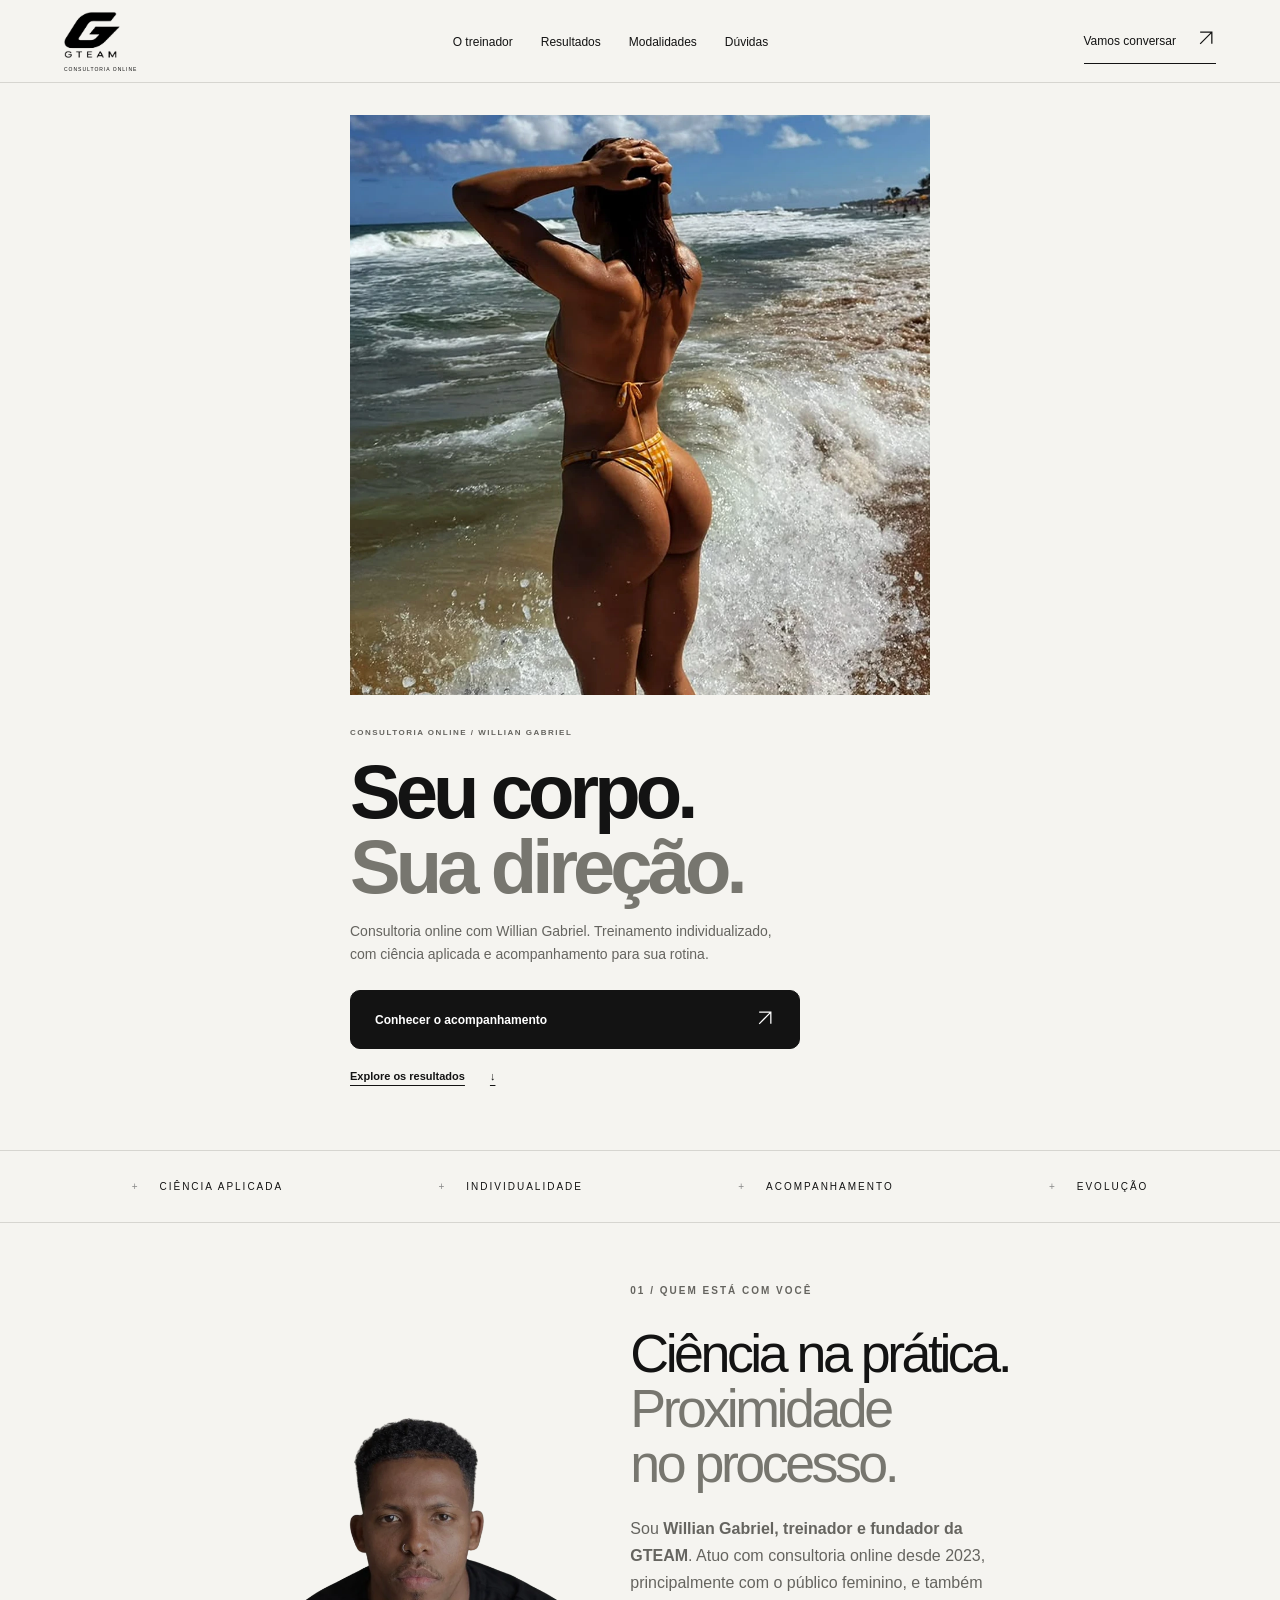
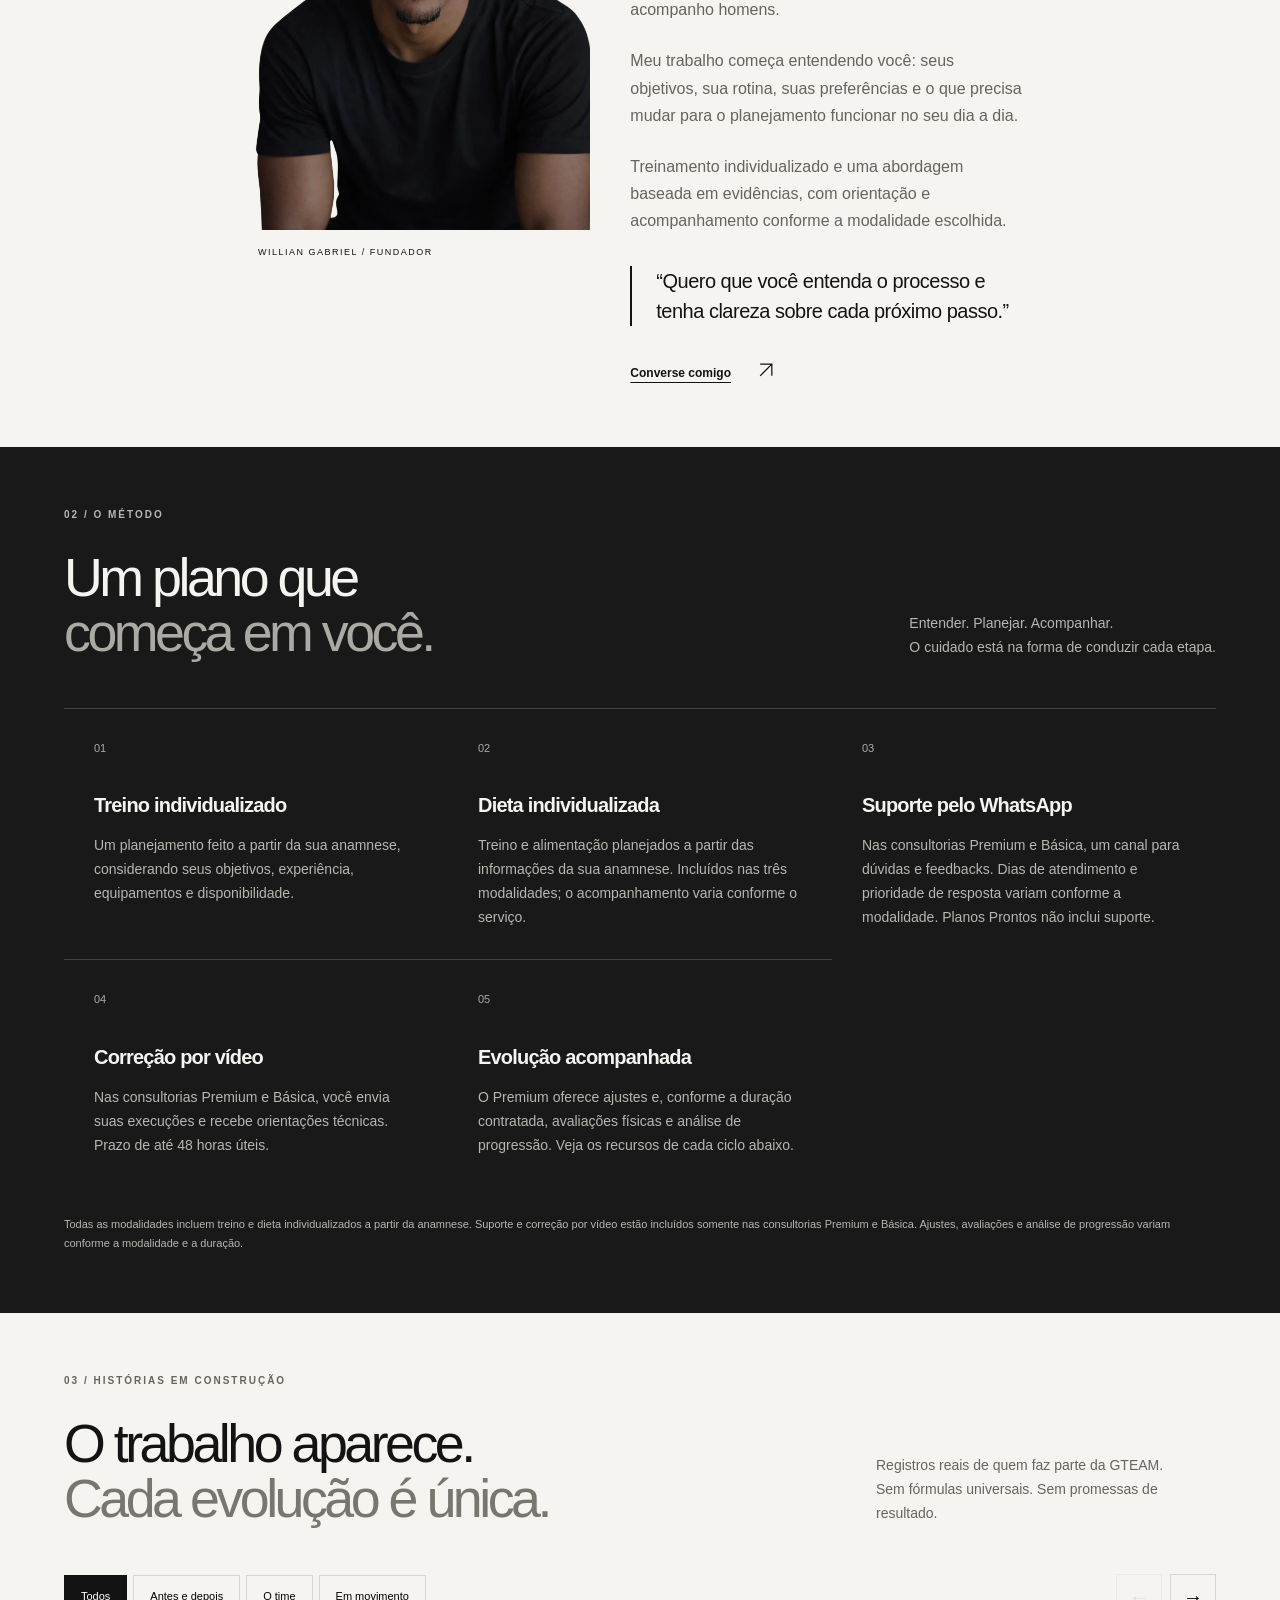
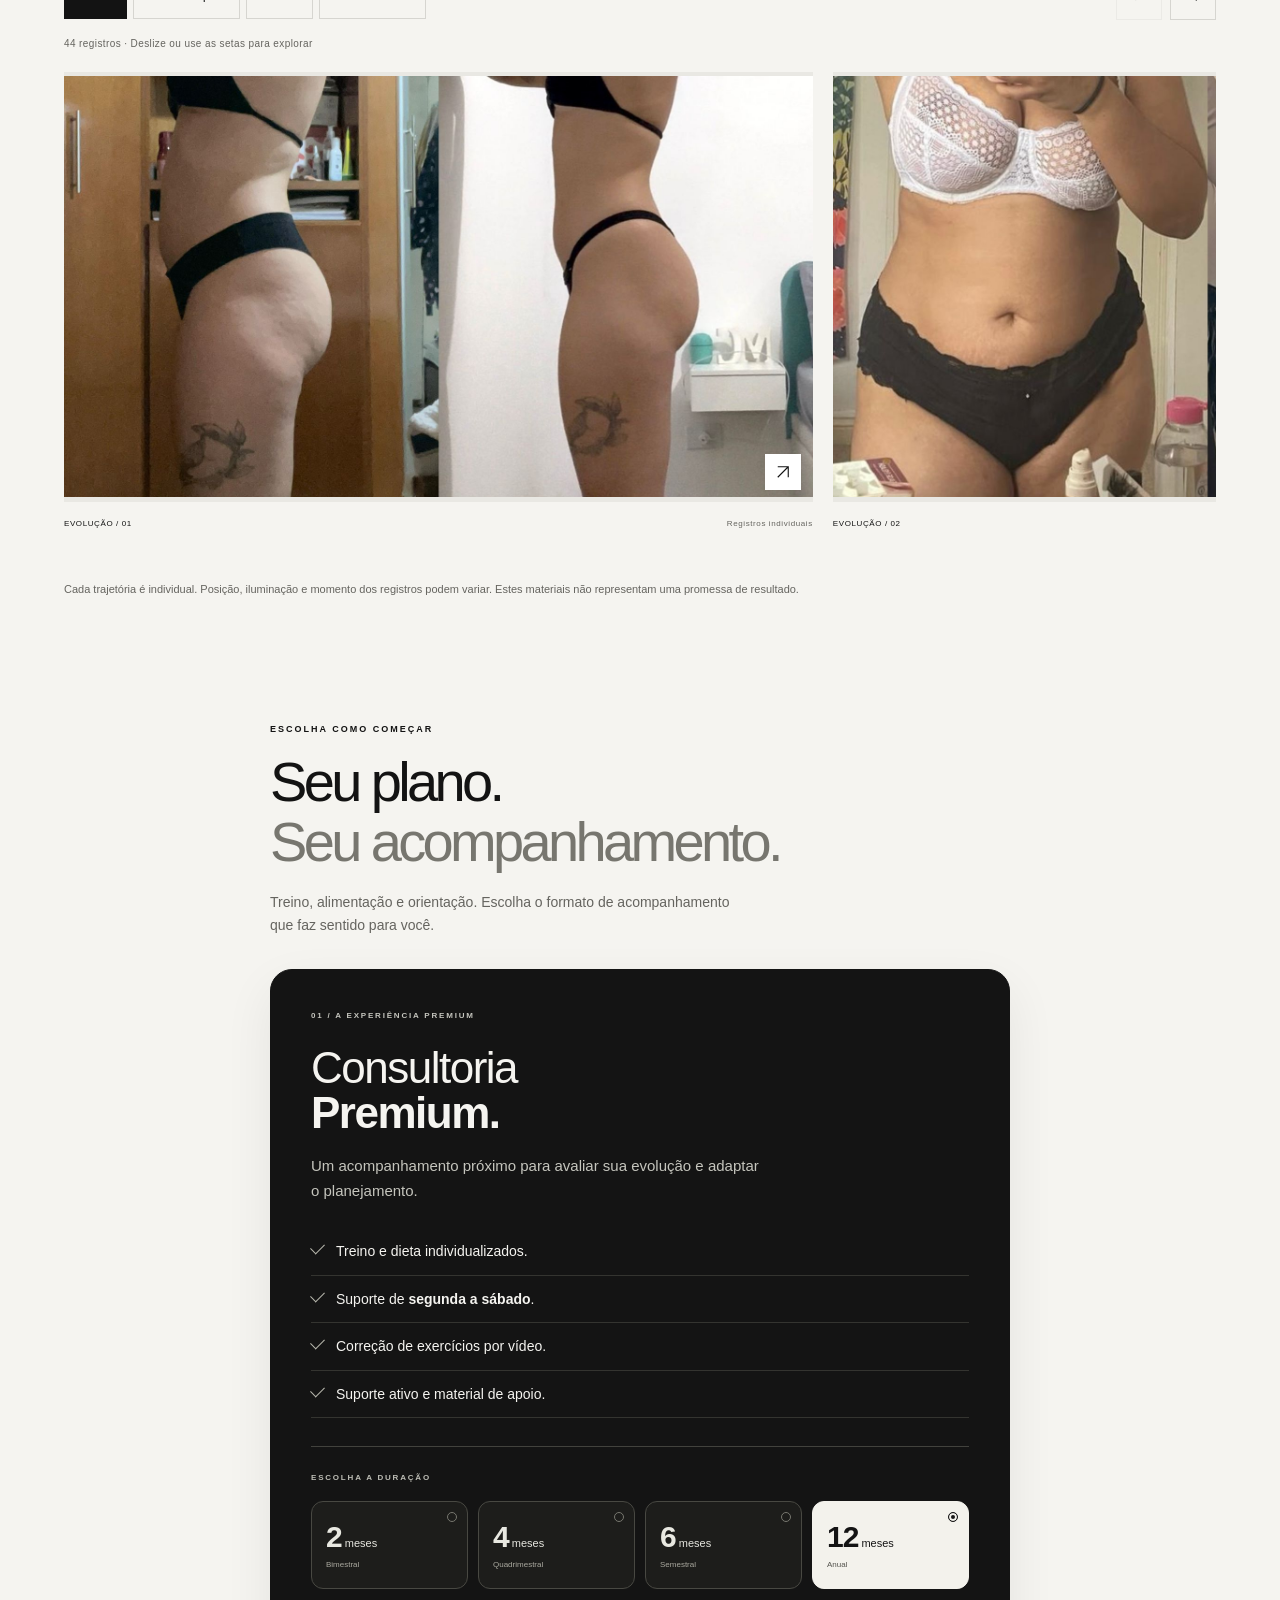
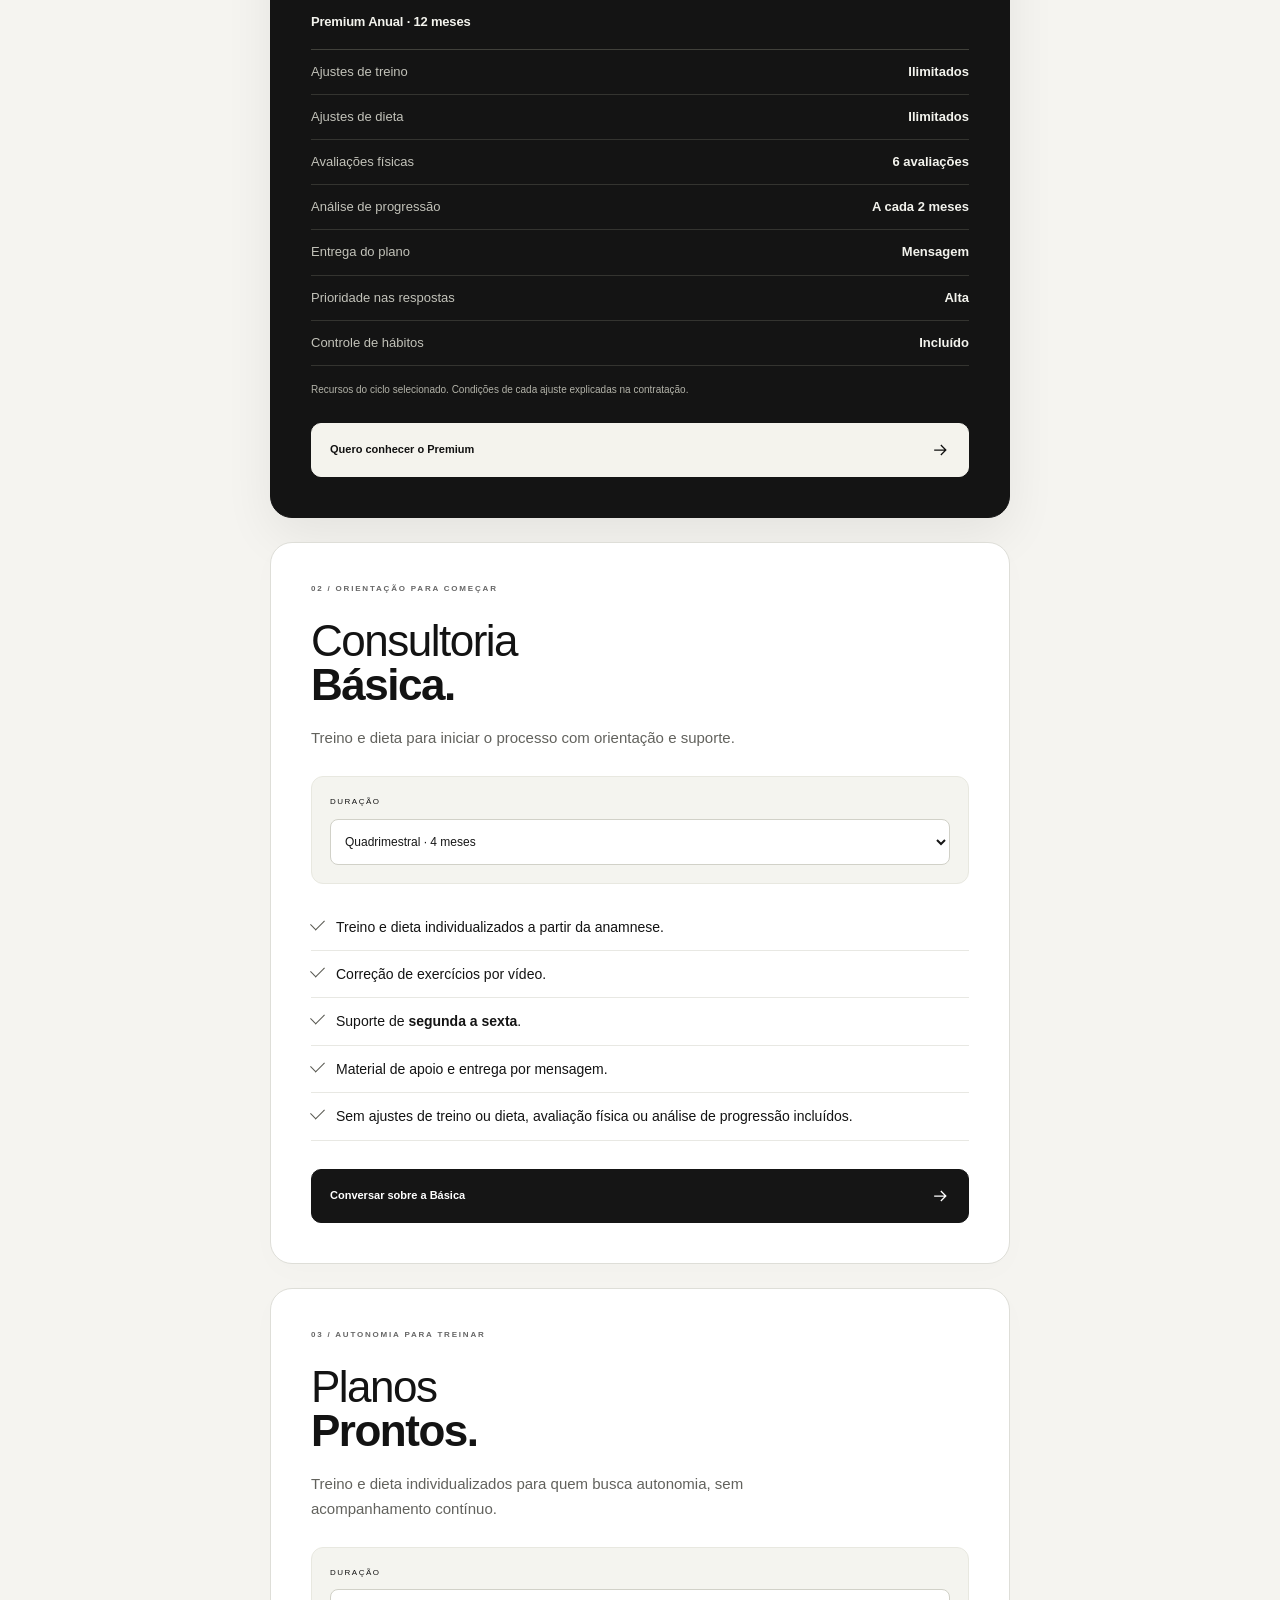
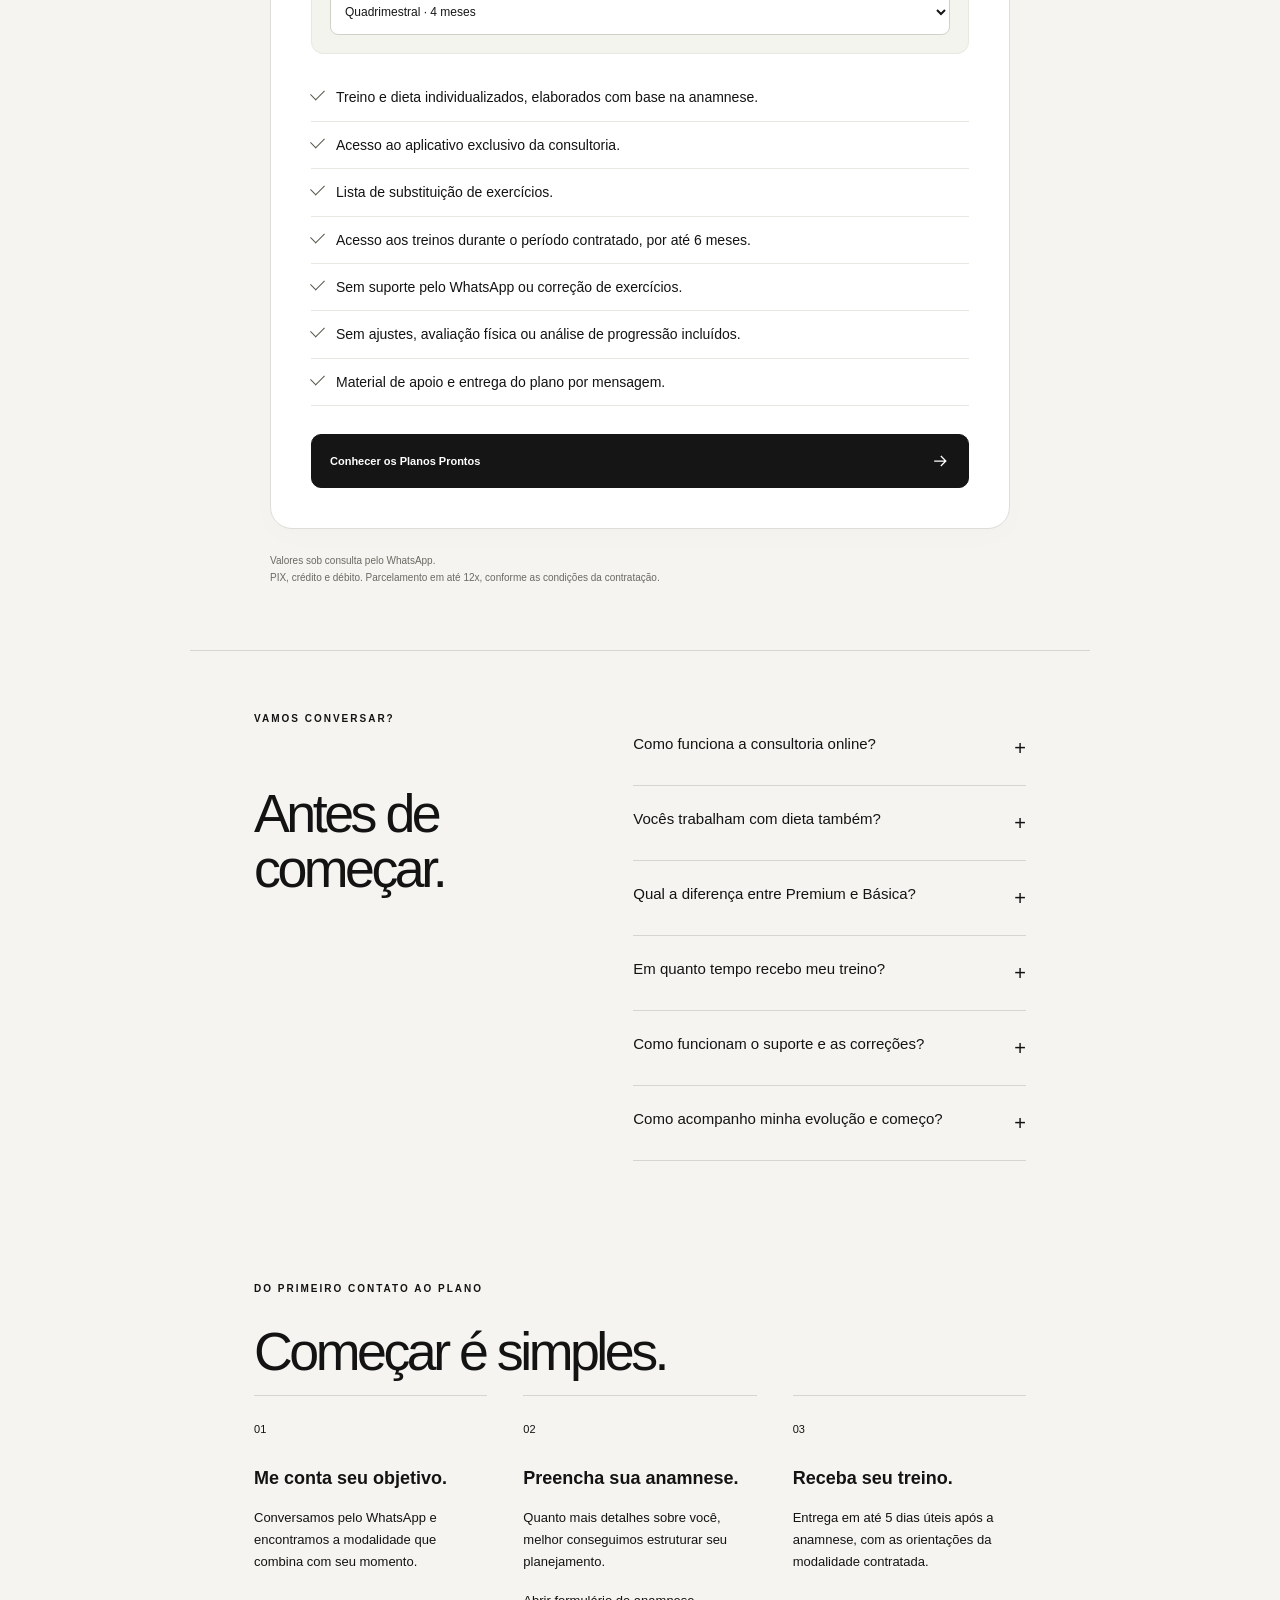
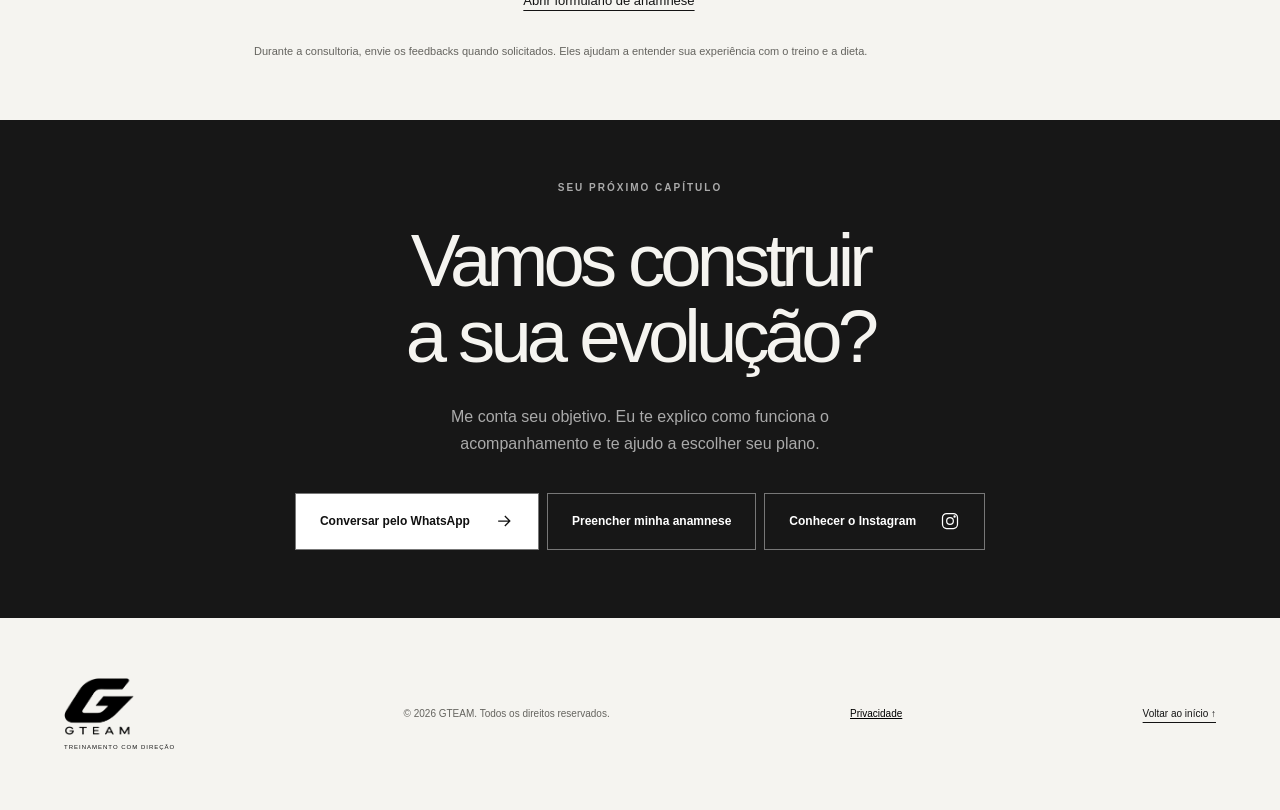
==== commit 57c8feb7: "Prioritize mobile layout, restore portrait colors and rebuild service cards" ====
--- a/index.html
+++ b/index.html
@@ -2,15 +2,15 @@
 
 <html lang="pt-BR"><head><meta charset="utf-8"/><meta content="width=device-width,initial-scale=1" name="viewport"/><meta content="#111111" name="theme-color"/><title>GTEAM — Treinamento com direção | Willian Gabriel</title><meta content="Consultoria online de treinamento com Willian Gabriel. Conheça o acompanhamento individualizado da GTEAM, os registros das alunas e as modalidades disponíveis." name="description"/><meta content="website" property="og:type"/><meta content="pt_BR" property="og:locale"/><meta content="GTEAM — Seu corpo. Sua direção." property="og:title"/><meta content="Planejamento individualizado, ciência aplicada e acompanhamento com Willian Gabriel." property="og:description"/><meta content="summary" name="twitter:card"/><link href="styles.css" rel="stylesheet"/><script defer="" src="app.js"></script><meta content="assets/logo-official.png" property="og:image"/></head><body><a class="skiplink" href="#conteudo">Pular para o conteúdo</a>
 <header class="site-header"><a aria-label="GTEAM, início" class="brand" href="#inicio"><img alt="GTEAM" height="86" src="assets/logo-official.png" width="120"/><span>CONSULTORIA ONLINE</span></a><nav aria-label="Navegação principal"><a href="#sobre">O treinador</a><a href="#galeria">Resultados</a><a href="#planos">Modalidades</a><a href="#duvidas">Dúvidas</a></nav><a class="header-contact" href="https://wa.me/message/YHDKQROFBC6SH1" rel="noopener noreferrer" target="_blank">Vamos conversar <span aria-hidden="true"><svg aria-hidden="true" fill="none" stroke="currentColor" stroke-width="1.5" viewbox="0 0 24 24"><path d="M5 19 19 5M5 5h14v14"></path></svg></span></a></header>
-<main id="conteudo"><section class="hero section" id="inicio"><div class="hero-copy"><p class="eyebrow">GTEAM / TREINAMENTO COM DIREÇÃO</p><h1>Seu corpo.<br/><span>Sua direção.</span></h1><p class="hero-lead">Individualidade no plano.<br/>Presença em cada etapa.</p><p>Consultoria online com Willian Gabriel. Treinamento pensado para sua rotina, seus objetivos e sua evolução.</p><div class="hero-actions"><a class="button primary" href="#planos" rel="noopener noreferrer" target="_blank">Conhecer o acompanhamento<span aria-hidden="true"><svg aria-hidden="true" fill="none" stroke="currentColor" stroke-width="1.5" viewbox="0 0 24 24"><path d="M5 19 19 5M5 5h14v14"></path></svg></span></a><a class="text-link" href="#galeria">Explore os resultados <span aria-hidden="true">↓</span></a></div><div class="hero-meta"><span>FOCO NO TREINAMENTO FEMININO</span><span>DESDE 2023</span></div></div><div class="hero-visual"><picture><source media="(max-width: 600px)" srcset="assets/media-01-640.webp"/><img alt="Aluna da GTEAM em ambiente de treinamento" fetchpriority="high" height="1250" src="assets/media-01-1000.webp" width="1000"/></picture><div class="image-caption"><span>PLANEJAMENTO. CONSTÂNCIA. EVOLUÇÃO.</span><span>01 / GTEAM</span></div><a class="hero-badge" href="#galeria">Pessoas reais.<br/>Processos individuais. <span aria-hidden="true"><svg aria-hidden="true" fill="none" stroke="currentColor" stroke-width="1.5" viewbox="0 0 24 24"><path d="M5 19 19 5M5 5h14v14"></path></svg></span></a></div></section>
+<main id="conteudo"><section class="hero section" id="inicio"><div class="hero-visual"><picture><source media="(max-width: 600px)" srcset="assets/media-10-640.webp"/><img alt="Aluna da GTEAM na praia, fotografia escolhida para a apresentação da consultoria" fetchpriority="high" height="1250" src="assets/media-10-1000.webp" width="1000"/></picture></div><div class="hero-copy"><p class="eyebrow">CONSULTORIA ONLINE / WILLIAN GABRIEL</p><h1>Seu corpo.<br/><span>Sua direção.</span></h1><p>Consultoria online com Willian Gabriel. Treinamento individualizado, com ciência aplicada e acompanhamento para sua rotina.</p><div class="hero-actions"><a class="button primary" href="#planos">Conhecer o acompanhamento<span aria-hidden="true"><svg aria-hidden="true" fill="none" stroke="currentColor" stroke-width="1.5" viewbox="0 0 24 24"><path d="M5 19 19 5M5 5h14v14"></path></svg></span></a><a class="text-link" href="#galeria">Explore os resultados <span aria-hidden="true">↓</span></a></div></div></section>
 <div aria-label="Princípios da GTEAM" class="principles"><span>CIÊNCIA APLICADA</span><span>INDIVIDUALIDADE</span><span>ACOMPANHAMENTO</span><span>EVOLUÇÃO</span></div>
 <section class="section about" id="sobre"><div class="about-image"><img alt="Willian Gabriel, fundador da GTEAM" decoding="async" height="1655" loading="lazy" sizes="(max-width:700px) 88vw, (max-width:1050px) 45vw, 400px" src="assets/media-04.webp" srcset="assets/media-04-640.webp 640w, assets/media-04-1000.webp 1000w, assets/media-04.webp 1323w" width="1323"/><span>WILLIAN GABRIEL / FUNDADOR</span></div><div class="about-copy"><p class="eyebrow">01 / QUEM ESTÁ COM VOCÊ</p><h2>Ciência na prática.<br/><span>Proximidade<br/>no processo.</span></h2><p>Sou <strong>Willian Gabriel, treinador e fundador da GTEAM</strong>. Atuo com consultoria online desde 2023, principalmente com o público feminino, e também acompanho homens.</p><p>Meu trabalho começa entendendo você: seus objetivos, sua rotina, suas preferências e o que precisa mudar para o planejamento funcionar no seu dia a dia.</p><p>Treinamento individualizado e uma abordagem baseada em evidências, com orientação e acompanhamento conforme a modalidade escolhida.</p><blockquote>“Quero que você entenda o processo e tenha clareza sobre cada próximo passo.”</blockquote><a class="text-link" href="https://wa.me/message/YHDKQROFBC6SH1" rel="noopener noreferrer" target="_blank">Converse comigo<span aria-hidden="true"><svg aria-hidden="true" fill="none" stroke="currentColor" stroke-width="1.5" viewbox="0 0 24 24"><path d="M5 19 19 5M5 5h14v14"></path></svg></span></a></div></section>
 <section class="method section" id="acompanhamento"><div class="section-heading"><div><p class="eyebrow">02 / O MÉTODO</p><h2>Um plano que<br/><span>começa em você.</span></h2></div><p>Entender. Planejar. Acompanhar.<br/>O cuidado está na forma de conduzir cada etapa.</p></div><div class="benefits-grid"><article class="benefit"><span class="index">01</span><h3>Treino individualizado</h3><p>Um planejamento feito a partir da sua anamnese, considerando seus objetivos, experiência, equipamentos e disponibilidade.</p></article><article class="benefit"><span class="index">02</span><h3>Dieta individualizada</h3><p>Treino e alimentação planejados a partir das informações da sua anamnese. Incluídos nas três modalidades; o acompanhamento varia conforme o serviço.</p></article><article class="benefit"><span class="index">03</span><h3>Suporte pelo WhatsApp</h3><p>Nas consultorias Premium e Básica, um canal para dúvidas e feedbacks. Dias de atendimento e prioridade de resposta variam conforme a modalidade. Planos Prontos não inclui suporte.</p></article><article class="benefit"><span class="index">04</span><h3>Correção por vídeo</h3><p>Nas consultorias Premium e Básica, você envia suas execuções e recebe orientações técnicas. Prazo de até 48 horas úteis.</p></article><article class="benefit"><span class="index">05</span><h3>Evolução acompanhada</h3><p>O Premium oferece ajustes e, conforme a duração contratada, avaliações físicas e análise de progressão. Veja os recursos de cada ciclo abaixo.</p></article></div><p class="small-note">Todas as modalidades incluem treino e dieta individualizados a partir da anamnese. Suporte e correção por vídeo estão incluídos somente nas consultorias Premium e Básica. Ajustes, avaliações e análise de progressão variam conforme a modalidade e a duração.</p></section>
-<section class="section gallery" id="galeria"><div class="section-heading"><div><p class="eyebrow">03 / HISTÓRIAS EM CONSTRUÇÃO</p><h2>O trabalho aparece.<br/><span>Cada evolução é única.</span></h2></div><p>Registros reais de quem faz parte da GTEAM.<br/>Sem fórmulas universais. Sem promessas de resultado.</p></div><div class="gallery-toolbar"><div aria-label="Filtrar galeria" class="filters" role="group"><button aria-pressed="true" data-filter="all">Todos</button><button aria-pressed="false" data-filter="result">Antes e depois</button><button aria-pressed="false" data-filter="photo">O time</button><button aria-pressed="false" data-filter="video">Em movimento</button></div><div class="gallery-arrows"><button aria-label="Mídias anteriores" data-direction="-1">←</button><button aria-label="Próximas mídias" data-direction="1">→</button></div></div><p aria-live="polite" class="gallery-status" role="status">44 registros · Deslize ou use as setas para explorar</p><div aria-label="Galeria de resultados, fotografias e vídeos" class="gallery-track" role="region" tabindex="0"><figure class="media-card comparison" data-type="result"><a aria-label="Ampliar comparação de evolução 10" class="enlarge" href="assets/result-10.jpg"><img alt="Comparação de evolução 10, registros lado a lado sem alteração" decoding="async" height="900" loading="lazy" src="assets/result-10.jpg" width="1600"/><span aria-hidden="true" class="zoom"><svg aria-hidden="true" fill="none" stroke="currentColor" stroke-width="1.5" viewbox="0 0 24 24"><path d="M5 19 19 5M5 5h14v14"></path></svg></span></a><figcaption><span>EVOLUÇÃO / 01</span><span>Registros individuais</span></figcaption></figure><figure class="media-card comparison" data-type="result"><a aria-label="Ampliar comparação de evolução 7" class="enlarge" href="assets/result-07.jpg"><img alt="Comparação de evolução 7, registros lado a lado sem alteração" decoding="async" height="900" loading="lazy" src="assets/result-07.jpg" width="1600"/><span aria-hidden="true" class="zoom"><svg aria-hidden="true" fill="none" stroke="currentColor" stroke-width="1.5" viewbox="0 0 24 24"><path d="M5 19 19 5M5 5h14v14"></path></svg></span></a><figcaption><span>EVOLUÇÃO / 02</span><span>Registros individuais</span></figcaption></figure><figure class="media-card comparison" data-type="result"><a aria-label="Ampliar comparação de evolução 2" class="enlarge" href="assets/result-02.jpg"><img alt="Comparação de evolução 2, registros lado a lado sem alteração" decoding="async" height="875" loading="lazy" src="assets/result-02.jpg" width="1166"/><span aria-hidden="true" class="zoom"><svg aria-hidden="true" fill="none" stroke="currentColor" stroke-width="1.5" viewbox="0 0 24 24"><path d="M5 19 19 5M5 5h14v14"></path></svg></span></a><figcaption><span>EVOLUÇÃO / 03</span><span>Registros individuais</span></figcaption></figure><figure class="media-card comparison" data-type="result"><a aria-label="Ampliar comparação de evolução 6" class="enlarge" href="assets/result-06.jpg"><img alt="Comparação de evolução 6, registros lado a lado sem alteração" decoding="async" height="900" loading="lazy" src="assets/result-06.jpg" width="1600"/><span aria-hidden="true" class="zoom"><svg aria-hidden="true" fill="none" stroke="currentColor" stroke-width="1.5" viewbox="0 0 24 24"><path d="M5 19 19 5M5 5h14v14"></path></svg></span></a><figcaption><span>EVOLUÇÃO / 04</span><span>Registros individuais</span></figcaption></figure><figure class="media-card comparison" data-type="result"><a aria-label="Ampliar comparação de evolução 13" class="enlarge" href="assets/result-13.jpg"><img alt="Comparação de evolução 13, registros lado a lado sem alteração" decoding="async" height="900" loading="lazy" src="assets/result-13.jpg" width="1600"/><span aria-hidden="true" class="zoom"><svg aria-hidden="true" fill="none" stroke="currentColor" stroke-width="1.5" viewbox="0 0 24 24"><path d="M5 19 19 5M5 5h14v14"></path></svg></span></a><figcaption><span>EVOLUÇÃO / 05</span><span>Registros individuais</span></figcaption></figure><figure class="media-card comparison" data-type="result"><a aria-label="Ampliar comparação de evolução 14" class="enlarge" href="assets/result-14.jpg"><img alt="Comparação de evolução 14, registros lado a lado sem alteração" decoding="async" height="900" loading="lazy" src="assets/result-14.jpg" width="1600"/><span aria-hidden="true" class="zoom"><svg aria-hidden="true" fill="none" stroke="currentColor" stroke-width="1.5" viewbox="0 0 24 24"><path d="M5 19 19 5M5 5h14v14"></path></svg></span></a><figcaption><span>EVOLUÇÃO / 06</span><span>Registros individuais</span></figcaption></figure><figure class="media-card comparison" data-type="result"><a aria-label="Ampliar comparação de evolução 4" class="enlarge" href="assets/result-04.jpg"><img alt="Comparação de evolução 4, registros lado a lado sem alteração" decoding="async" height="685" loading="lazy" src="assets/result-04.jpg" width="1219"/><span aria-hidden="true" class="zoom"><svg aria-hidden="true" fill="none" stroke="currentColor" stroke-width="1.5" viewbox="0 0 24 24"><path d="M5 19 19 5M5 5h14v14"></path></svg></span></a><figcaption><span>EVOLUÇÃO / 07</span><span>Registros individuais</span></figcaption></figure><figure class="media-card comparison" data-type="result"><a aria-label="Ampliar comparação de evolução 8" class="enlarge" href="assets/result-08.jpg"><img alt="Comparação de evolução 8, registros lado a lado sem alteração" decoding="async" height="900" loading="lazy" src="assets/result-08.jpg" width="1600"/><span aria-hidden="true" class="zoom"><svg aria-hidden="true" fill="none" stroke="currentColor" stroke-width="1.5" viewbox="0 0 24 24"><path d="M5 19 19 5M5 5h14v14"></path></svg></span></a><figcaption><span>EVOLUÇÃO / 08</span><span>Registros individuais</span></figcaption></figure><figure class="media-card comparison" data-type="result"><a aria-label="Ampliar comparação de evolução 9" class="enlarge" href="assets/result-09.jpg"><img alt="Comparação de evolução 9, registros lado a lado sem alteração" decoding="async" height="900" loading="lazy" src="assets/result-09.jpg" width="1600"/><span aria-hidden="true" class="zoom"><svg aria-hidden="true" fill="none" stroke="currentColor" stroke-width="1.5" viewbox="0 0 24 24"><path d="M5 19 19 5M5 5h14v14"></path></svg></span></a><figcaption><span>EVOLUÇÃO / 09</span><span>Registros individuais</span></figcaption></figure><figure class="media-card comparison" data-type="result"><a aria-label="Ampliar comparação de evolução 3" class="enlarge" href="assets/result-03.jpg"><img alt="Comparação de evolução 3, registros lado a lado sem alteração" decoding="async" height="663" loading="lazy" src="assets/result-03.jpg" width="1180"/><span aria-hidden="true" class="zoom"><svg aria-hidden="true" fill="none" stroke="currentColor" stroke-width="1.5" viewbox="0 0 24 24"><path d="M5 19 19 5M5 5h14v14"></path></svg></span></a><figcaption><span>EVOLUÇÃO / 10</span><span>Registros individuais</span></figcaption></figure><figure class="media-card comparison" data-type="result"><a aria-label="Ampliar comparação de evolução 1" class="enlarge" href="assets/result-01.jpg"><img alt="Comparação de evolução 1, registros lado a lado sem alteração" decoding="async" height="858" loading="lazy" src="assets/result-01.jpg" width="1527"/><span aria-hidden="true" class="zoom"><svg aria-hidden="true" fill="none" stroke="currentColor" stroke-width="1.5" viewbox="0 0 24 24"><path d="M5 19 19 5M5 5h14v14"></path></svg></span></a><figcaption><span>EVOLUÇÃO / 11</span><span>Registros individuais</span></figcaption></figure><figure class="media-card comparison" data-type="result"><a aria-label="Ampliar comparação de evolução 5" class="enlarge" href="assets/result-05.jpg"><img alt="Comparação de evolução 5, registros lado a lado sem alteração" decoding="async" height="681" loading="lazy" src="assets/result-05.jpg" width="1022"/><span aria-hidden="true" class="zoom"><svg aria-hidden="true" fill="none" stroke="currentColor" stroke-width="1.5" viewbox="0 0 24 24"><path d="M5 19 19 5M5 5h14v14"></path></svg></span></a><figcaption><span>EVOLUÇÃO / 12</span><span>Registros individuais</span></figcaption></figure><figure class="media-card comparison" data-type="result"><a aria-label="Ampliar comparação de evolução 11" class="enlarge" href="assets/result-11.jpg"><img alt="Comparação de evolução 11, registros lado a lado sem alteração" decoding="async" height="900" loading="lazy" src="assets/result-11.jpg" width="1600"/><span aria-hidden="true" class="zoom"><svg aria-hidden="true" fill="none" stroke="currentColor" stroke-width="1.5" viewbox="0 0 24 24"><path d="M5 19 19 5M5 5h14v14"></path></svg></span></a><figcaption><span>EVOLUÇÃO / 13</span><span>Registros individuais</span></figcaption></figure><figure class="media-card comparison" data-type="result"><a aria-label="Ampliar comparação de evolução 12" class="enlarge" href="assets/result-12.jpg"><img alt="Comparação de evolução 12, registros lado a lado sem alteração" decoding="async" height="900" loading="lazy" src="assets/result-12.jpg" width="1600"/><span aria-hidden="true" class="zoom"><svg aria-hidden="true" fill="none" stroke="currentColor" stroke-width="1.5" viewbox="0 0 24 24"><path d="M5 19 19 5M5 5h14v14"></path></svg></span></a><figcaption><span>EVOLUÇÃO / 14</span><span>Registros individuais</span></figcaption></figure><figure class="media-card" data-type="photo"><a aria-label="Ampliar fotografia 15" class="enlarge" href="assets/media-03.webp"><img alt="Aluna da GTEAM, registro 15" decoding="async" height="2000" loading="lazy" sizes="(max-width:700px) 88vw, (max-width:1050px) 45vw, 400px" src="assets/media-03.webp" srcset="assets/media-03-640.webp 640w, assets/media-03-1000.webp 1000w, assets/media-03.webp 1600w" width="1600"/><span aria-hidden="true" class="zoom"><svg aria-hidden="true" fill="none" stroke="currentColor" stroke-width="1.5" viewbox="0 0 24 24"><path d="M5 19 19 5M5 5h14v14"></path></svg></span></a><figcaption><span>TIME / 15</span><span>Uma trajetória única</span></figcaption></figure><figure class="media-card" data-type="photo"><a aria-label="Ampliar fotografia 17" class="enlarge" href="assets/media-18.webp"><img alt="Aluna da GTEAM, registro 17" decoding="async" height="2000" loading="lazy" sizes="(max-width:700px) 88vw, (max-width:1050px) 45vw, 400px" src="assets/media-18.webp" srcset="assets/media-18-640.webp 640w, assets/media-18-1000.webp 1000w, assets/media-18.webp 1600w" width="1600"/><span aria-hidden="true" class="zoom"><svg aria-hidden="true" fill="none" stroke="currentColor" stroke-width="1.5" viewbox="0 0 24 24"><path d="M5 19 19 5M5 5h14v14"></path></svg></span></a><figcaption><span>TIME / 17</span><span>Uma trajetória única</span></figcaption></figure><figure class="media-card" data-type="photo"><a aria-label="Ampliar fotografia 20" class="enlarge" href="assets/media-21.webp"><img alt="Aluna da GTEAM, registro 20" decoding="async" height="2000" loading="lazy" sizes="(max-width:700px) 88vw, (max-width:1050px) 45vw, 400px" src="assets/media-21.webp" srcset="assets/media-21-640.webp 640w, assets/media-21-1000.webp 1000w, assets/media-21.webp 1600w" width="1600"/><span aria-hidden="true" class="zoom"><svg aria-hidden="true" fill="none" stroke="currentColor" stroke-width="1.5" viewbox="0 0 24 24"><path d="M5 19 19 5M5 5h14v14"></path></svg></span></a><figcaption><span>TIME / 20</span><span>Uma trajetória única</span></figcaption></figure><figure class="media-card" data-type="photo"><a aria-label="Ampliar fotografia 7" class="enlarge" href="assets/media-01.webp"><img alt="Aluna da GTEAM, registro 7" decoding="async" height="2000" loading="lazy" sizes="(max-width:700px) 88vw, (max-width:1050px) 45vw, 400px" src="assets/media-01.webp" srcset="assets/media-01-640.webp 640w, assets/media-01-1000.webp 1000w, assets/media-01.webp 1600w" width="1600"/><span aria-hidden="true" class="zoom"><svg aria-hidden="true" fill="none" stroke="currentColor" stroke-width="1.5" viewbox="0 0 24 24"><path d="M5 19 19 5M5 5h14v14"></path></svg></span></a><figcaption><span>TIME / 07</span><span>Uma trajetória única</span></figcaption></figure><figure class="media-card" data-type="photo"><a aria-label="Ampliar fotografia 8" class="enlarge" href="assets/media-10.webp"><img alt="Aluna da GTEAM, registro 8" decoding="async" height="2000" loading="lazy" sizes="(max-width:700px) 88vw, (max-width:1050px) 45vw, 400px" src="assets/media-10.webp" srcset="assets/media-10-640.webp 640w, assets/media-10-1000.webp 1000w, assets/media-10.webp 1600w" width="1600"/><span aria-hidden="true" class="zoom"><svg aria-hidden="true" fill="none" stroke="currentColor" stroke-width="1.5" viewbox="0 0 24 24"><path d="M5 19 19 5M5 5h14v14"></path></svg></span></a><figcaption><span>TIME / 08</span><span>Uma trajetória única</span></figcaption></figure><figure class="media-card" data-type="photo"><a aria-label="Ampliar fotografia 2" class="enlarge" href="assets/media-05.webp"><img alt="Aluna da GTEAM, registro 2" decoding="async" height="2000" loading="lazy" sizes="(max-width:700px) 88vw, (max-width:1050px) 45vw, 400px" src="assets/media-05.webp" srcset="assets/media-05-640.webp 640w, assets/media-05-1000.webp 1000w, assets/media-05.webp 1600w" width="1600"/><span aria-hidden="true" class="zoom"><svg aria-hidden="true" fill="none" stroke="currentColor" stroke-width="1.5" viewbox="0 0 24 24"><path d="M5 19 19 5M5 5h14v14"></path></svg></span></a><figcaption><span>TIME / 02</span><span>Uma trajetória única</span></figcaption></figure><figure class="media-card" data-type="photo"><a aria-label="Ampliar fotografia 1" class="enlarge" href="assets/media-02.webp"><img alt="Aluna da GTEAM, registro 1" decoding="async" height="2000" loading="lazy" sizes="(max-width:700px) 88vw, (max-width:1050px) 45vw, 400px" src="assets/media-02.webp" srcset="assets/media-02-640.webp 640w, assets/media-02-1000.webp 1000w, assets/media-02.webp 1600w" width="1600"/><span aria-hidden="true" class="zoom"><svg aria-hidden="true" fill="none" stroke="currentColor" stroke-width="1.5" viewbox="0 0 24 24"><path d="M5 19 19 5M5 5h14v14"></path></svg></span></a><figcaption><span>TIME / 01</span><span>Uma trajetória única</span></figcaption></figure><figure class="media-card" data-type="photo"><a aria-label="Ampliar fotografia 3" class="enlarge" href="assets/media-06.webp"><img alt="Aluna da GTEAM, registro 3" decoding="async" height="2000" loading="lazy" sizes="(max-width:700px) 88vw, (max-width:1050px) 45vw, 400px" src="assets/media-06.webp" srcset="assets/media-06-640.webp 640w, assets/media-06-1000.webp 1000w, assets/media-06.webp 1600w" width="1600"/><span aria-hidden="true" class="zoom"><svg aria-hidden="true" fill="none" stroke="currentColor" stroke-width="1.5" viewbox="0 0 24 24"><path d="M5 19 19 5M5 5h14v14"></path></svg></span></a><figcaption><span>TIME / 03</span><span>Uma trajetória única</span></figcaption></figure><figure class="media-card" data-type="photo"><a aria-label="Ampliar fotografia 4" class="enlarge" href="assets/media-07.webp"><img alt="Aluna da GTEAM, registro 4" decoding="async" height="2000" loading="lazy" sizes="(max-width:700px) 88vw, (max-width:1050px) 45vw, 400px" src="assets/media-07.webp" srcset="assets/media-07-640.webp 640w, assets/media-07-1000.webp 1000w, assets/media-07.webp 1600w" width="1600"/><span aria-hidden="true" class="zoom"><svg aria-hidden="true" fill="none" stroke="currentColor" stroke-width="1.5" viewbox="0 0 24 24"><path d="M5 19 19 5M5 5h14v14"></path></svg></span></a><figcaption><span>TIME / 04</span><span>Uma trajetória única</span></figcaption></figure><figure class="media-card" data-type="photo"><a aria-label="Ampliar fotografia 5" class="enlarge" href="assets/media-08.webp"><img alt="Aluna da GTEAM, registro 5" decoding="async" height="2000" loading="lazy" sizes="(max-width:700px) 88vw, (max-width:1050px) 45vw, 400px" src="assets/media-08.webp" srcset="assets/media-08-640.webp 640w, assets/media-08-1000.webp 1000w, assets/media-08.webp 1600w" width="1600"/><span aria-hidden="true" class="zoom"><svg aria-hidden="true" fill="none" stroke="currentColor" stroke-width="1.5" viewbox="0 0 24 24"><path d="M5 19 19 5M5 5h14v14"></path></svg></span></a><figcaption><span>TIME / 05</span><span>Uma trajetória única</span></figcaption></figure><figure class="media-card" data-type="photo"><a aria-label="Ampliar fotografia 6" class="enlarge" href="assets/media-09.webp"><img alt="Aluna da GTEAM, registro 6" decoding="async" height="2000" loading="lazy" sizes="(max-width:700px) 88vw, (max-width:1050px) 45vw, 400px" src="assets/media-09.webp" srcset="assets/media-09-640.webp 640w, assets/media-09-1000.webp 1000w, assets/media-09.webp 1600w" width="1600"/><span aria-hidden="true" class="zoom"><svg aria-hidden="true" fill="none" stroke="currentColor" stroke-width="1.5" viewbox="0 0 24 24"><path d="M5 19 19 5M5 5h14v14"></path></svg></span></a><figcaption><span>TIME / 06</span><span>Uma trajetória única</span></figcaption></figure><figure class="media-card" data-type="photo"><a aria-label="Ampliar fotografia 9" class="enlarge" href="assets/media-11.webp"><img alt="Aluna da GTEAM, registro 9" decoding="async" height="2000" loading="lazy" sizes="(max-width:700px) 88vw, (max-width:1050px) 45vw, 400px" src="assets/media-11.webp" srcset="assets/media-11-640.webp 640w, assets/media-11-1000.webp 1000w, assets/media-11.webp 1600w" width="1600"/><span aria-hidden="true" class="zoom"><svg aria-hidden="true" fill="none" stroke="currentColor" stroke-width="1.5" viewbox="0 0 24 24"><path d="M5 19 19 5M5 5h14v14"></path></svg></span></a><figcaption><span>TIME / 09</span><span>Uma trajetória única</span></figcaption></figure><figure class="media-card" data-type="photo"><a aria-label="Ampliar fotografia 10" class="enlarge" href="assets/media-12.webp"><img alt="Aluna da GTEAM, registro 10" decoding="async" height="2000" loading="lazy" sizes="(max-width:700px) 88vw, (max-width:1050px) 45vw, 400px" src="assets/media-12.webp" srcset="assets/media-12-640.webp 640w, assets/media-12-1000.webp 1000w, assets/media-12.webp 1600w" width="1600"/><span aria-hidden="true" class="zoom"><svg aria-hidden="true" fill="none" stroke="currentColor" stroke-width="1.5" viewbox="0 0 24 24"><path d="M5 19 19 5M5 5h14v14"></path></svg></span></a><figcaption><span>TIME / 10</span><span>Uma trajetória única</span></figcaption></figure><figure class="media-card" data-type="photo"><a aria-label="Ampliar fotografia 11" class="enlarge" href="assets/media-13.webp"><img alt="Aluna da GTEAM, registro 11" decoding="async" height="2000" loading="lazy" sizes="(max-width:700px) 88vw, (max-width:1050px) 45vw, 400px" src="assets/media-13.webp" srcset="assets/media-13-640.webp 640w, assets/media-13-1000.webp 1000w, assets/media-13.webp 1600w" width="1600"/><span aria-hidden="true" class="zoom"><svg aria-hidden="true" fill="none" stroke="currentColor" stroke-width="1.5" viewbox="0 0 24 24"><path d="M5 19 19 5M5 5h14v14"></path></svg></span></a><figcaption><span>TIME / 11</span><span>Uma trajetória única</span></figcaption></figure><figure class="media-card" data-type="photo"><a aria-label="Ampliar fotografia 12" class="enlarge" href="assets/media-14.webp"><img alt="Aluna da GTEAM, registro 12" decoding="async" height="2000" loading="lazy" sizes="(max-width:700px) 88vw, (max-width:1050px) 45vw, 400px" src="assets/media-14.webp" srcset="assets/media-14-640.webp 640w, assets/media-14-1000.webp 1000w, assets/media-14.webp 1600w" width="1600"/><span aria-hidden="true" class="zoom"><svg aria-hidden="true" fill="none" stroke="currentColor" stroke-width="1.5" viewbox="0 0 24 24"><path d="M5 19 19 5M5 5h14v14"></path></svg></span></a><figcaption><span>TIME / 12</span><span>Uma trajetória única</span></figcaption></figure><figure class="media-card" data-type="photo"><a aria-label="Ampliar fotografia 13" class="enlarge" href="assets/media-15.webp"><img alt="Aluna da GTEAM, registro 13" decoding="async" height="2000" loading="lazy" sizes="(max-width:700px) 88vw, (max-width:1050px) 45vw, 400px" src="assets/media-15.webp" srcset="assets/media-15-640.webp 640w, assets/media-15-1000.webp 1000w, assets/media-15.webp 1600w" width="1600"/><span aria-hidden="true" class="zoom"><svg aria-hidden="true" fill="none" stroke="currentColor" stroke-width="1.5" viewbox="0 0 24 24"><path d="M5 19 19 5M5 5h14v14"></path></svg></span></a><figcaption><span>TIME / 13</span><span>Uma trajetória única</span></figcaption></figure><figure class="media-card" data-type="photo"><a aria-label="Ampliar fotografia 14" class="enlarge" href="assets/media-16.webp"><img alt="Aluna da GTEAM, registro 14" decoding="async" height="2000" loading="lazy" sizes="(max-width:700px) 88vw, (max-width:1050px) 45vw, 400px" src="assets/media-16.webp" srcset="assets/media-16-640.webp 640w, assets/media-16-1000.webp 1000w, assets/media-16.webp 1600w" width="1600"/><span aria-hidden="true" class="zoom"><svg aria-hidden="true" fill="none" stroke="currentColor" stroke-width="1.5" viewbox="0 0 24 24"><path d="M5 19 19 5M5 5h14v14"></path></svg></span></a><figcaption><span>TIME / 14</span><span>Uma trajetória única</span></figcaption></figure><figure class="media-card" data-type="photo"><a aria-label="Ampliar fotografia 16" class="enlarge" href="assets/media-17.webp"><img alt="Aluna da GTEAM, registro 16" decoding="async" height="2000" loading="lazy" sizes="(max-width:700px) 88vw, (max-width:1050px) 45vw, 400px" src="assets/media-17.webp" srcset="assets/media-17-640.webp 640w, assets/media-17-1000.webp 1000w, assets/media-17.webp 1600w" width="1600"/><span aria-hidden="true" class="zoom"><svg aria-hidden="true" fill="none" stroke="currentColor" stroke-width="1.5" viewbox="0 0 24 24"><path d="M5 19 19 5M5 5h14v14"></path></svg></span></a><figcaption><span>TIME / 16</span><span>Uma trajetória única</span></figcaption></figure><figure class="media-card" data-type="photo"><a aria-label="Ampliar fotografia 18" class="enlarge" href="assets/media-19.webp"><img alt="Aluna da GTEAM, registro 18" decoding="async" height="2000" loading="lazy" sizes="(max-width:700px) 88vw, (max-width:1050px) 45vw, 400px" src="assets/media-19.webp" srcset="assets/media-19-640.webp 640w, assets/media-19-1000.webp 1000w, assets/media-19.webp 1600w" width="1600"/><span aria-hidden="true" class="zoom"><svg aria-hidden="true" fill="none" stroke="currentColor" stroke-width="1.5" viewbox="0 0 24 24"><path d="M5 19 19 5M5 5h14v14"></path></svg></span></a><figcaption><span>TIME / 18</span><span>Uma trajetória única</span></figcaption></figure><figure class="media-card" data-type="photo"><a aria-label="Ampliar fotografia 19" class="enlarge" href="assets/media-20.webp"><img alt="Aluna da GTEAM, registro 19" decoding="async" height="2000" loading="lazy" sizes="(max-width:700px) 88vw, (max-width:1050px) 45vw, 400px" src="assets/media-20.webp" srcset="assets/media-20-640.webp 640w, assets/media-20-1000.webp 1000w, assets/media-20.webp 1600w" width="1600"/><span aria-hidden="true" class="zoom"><svg aria-hidden="true" fill="none" stroke="currentColor" stroke-width="1.5" viewbox="0 0 24 24"><path d="M5 19 19 5M5 5h14v14"></path></svg></span></a><figcaption><span>TIME / 19</span><span>Uma trajetória única</span></figcaption></figure><figure class="media-card" data-type="photo"><a aria-label="Ampliar fotografia 21" class="enlarge" href="assets/media-22.webp"><img alt="Aluna da GTEAM, registro 21" decoding="async" height="2000" loading="lazy" sizes="(max-width:700px) 88vw, (max-width:1050px) 45vw, 400px" src="assets/media-22.webp" srcset="assets/media-22-640.webp 640w, assets/media-22-1000.webp 1000w, assets/media-22.webp 1600w" width="1600"/><span aria-hidden="true" class="zoom"><svg aria-hidden="true" fill="none" stroke="currentColor" stroke-width="1.5" viewbox="0 0 24 24"><path d="M5 19 19 5M5 5h14v14"></path></svg></span></a><figcaption><span>TIME / 21</span><span>Uma trajetória única</span></figcaption></figure><figure class="media-card" data-type="video"><video aria-label="Vídeo de aluna da GTEAM 1" controls="" loop="" muted="" playsinline="" poster="assets/media-23.jpg" preload="none"><source src="assets/media-24.mp4" type="video/mp4"/>Seu navegador não reproduz este vídeo.</video><figcaption><span>EM MOVIMENTO / 01</span><span>GTEAM</span></figcaption></figure><figure class="media-card" data-type="video"><video aria-label="Vídeo de aluna da GTEAM 2" controls="" loop="" muted="" playsinline="" poster="assets/media-25.jpg" preload="none"><source src="assets/media-26.mp4" type="video/mp4"/>Seu navegador não reproduz este vídeo.</video><figcaption><span>EM MOVIMENTO / 02</span><span>GTEAM</span></figcaption></figure><figure class="media-card" data-type="video"><video aria-label="Vídeo de aluna da GTEAM 3" controls="" loop="" muted="" playsinline="" poster="assets/media-27.jpg" preload="none"><source src="assets/media-28.mp4" type="video/mp4"/>Seu navegador não reproduz este vídeo.</video><figcaption><span>EM MOVIMENTO / 03</span><span>GTEAM</span></figcaption></figure><figure class="media-card" data-type="video"><video aria-label="Vídeo de aluna da GTEAM 4" controls="" loop="" muted="" playsinline="" poster="assets/media-29.jpg" preload="none"><source src="assets/media-30.mp4" type="video/mp4"/>Seu navegador não reproduz este vídeo.</video><figcaption><span>EM MOVIMENTO / 04</span><span>GTEAM</span></figcaption></figure><figure class="media-card" data-type="video"><video aria-label="Vídeo de aluna da GTEAM 5" controls="" loop="" muted="" playsinline="" poster="assets/media-31.jpg" preload="none"><source src="assets/media-32.mp4" type="video/mp4"/>Seu navegador não reproduz este vídeo.</video><figcaption><span>EM MOVIMENTO / 05</span><span>GTEAM</span></figcaption></figure><figure class="media-card" data-type="video"><video aria-label="Vídeo de aluna da GTEAM 6" controls="" loop="" muted="" playsinline="" poster="assets/media-33.jpg" preload="none"><source src="assets/media-34.mp4" type="video/mp4"/>Seu navegador não reproduz este vídeo.</video><figcaption><span>EM MOVIMENTO / 06</span><span>GTEAM</span></figcaption></figure><figure class="media-card" data-type="video"><video aria-label="Vídeo de aluna da GTEAM 7" controls="" loop="" muted="" playsinline="" poster="assets/media-35.jpg" preload="none"><source src="assets/media-36.mp4" type="video/mp4"/>Seu navegador não reproduz este vídeo.</video><figcaption><span>EM MOVIMENTO / 07</span><span>GTEAM</span></figcaption></figure><figure class="media-card" data-type="video"><video aria-label="Vídeo de aluna da GTEAM 8" controls="" loop="" muted="" playsinline="" poster="assets/media-37.jpg" preload="none"><source src="assets/media-38.mp4" type="video/mp4"/>Seu navegador não reproduz este vídeo.</video><figcaption><span>EM MOVIMENTO / 08</span><span>GTEAM</span></figcaption></figure><figure class="media-card" data-type="video"><video aria-label="Vídeo de aluna da GTEAM 9" controls="" loop="" muted="" playsinline="" poster="assets/media-39.jpg" preload="none"><source src="assets/media-40.mp4" type="video/mp4"/>Seu navegador não reproduz este vídeo.</video><figcaption><span>EM MOVIMENTO / 09</span><span>GTEAM</span></figcaption></figure></div><p class="small-note">Cada trajetória é individual. Posição, iluminação e momento dos registros podem variar. Estes materiais não representam uma promessa de resultado.</p></section><section class="section plans" id="planos"><span class="tag">04 / Escolha seu acompanhamento</span><h2>Seu momento.<br/>Seu acompanhamento.</h2><p>Três modalidades para diferentes necessidades. Todas começam conhecendo sua realidade pela anamnese.</p><div class="plans-list">
-<article class="plan featured"><span class="plan-top">ACOMPANHAMENTO COMPLETO</span><h3>Consultoria Premium</h3><p class="service-summary">Treino, dieta e suporte próximo para conduzir sua evolução.</p><ul class="service-list"><li>Treino e dieta individualizados.</li><li>Suporte de <strong>segunda a sábado</strong>.</li><li>Correção de exercícios por vídeo.</li><li>Suporte ativo e material de apoio.</li><li>Ajustes de treino e dieta conforme o ciclo escolhido.</li><li>Ajustes ilimitados de treino e dieta no anual.</li><li>Avaliações, análise de progressão e controle de hábitos conforme a duração.</li></ul>
-<div class="premium-detail"><input class="cycle-input" id="cycle-bimestral" name="premium-cycle" type="radio" value="bimestral"/><input class="cycle-input" id="cycle-quadrimestral" name="premium-cycle" type="radio" value="quadrimestral"/><input class="cycle-input" id="cycle-semestral" name="premium-cycle" type="radio" value="semestral"/><input checked="" class="cycle-input" id="cycle-anual" name="premium-cycle" type="radio" value="anual"/><p class="detail-heading">EXPLORE OS RECURSOS DE CADA CICLO</p><div class="duration-options"><label class="duration-option" for="cycle-bimestral">2 meses</label><label class="duration-option" for="cycle-quadrimestral">4 meses</label><label class="duration-option" for="cycle-semestral">6 meses</label><label class="duration-option" for="cycle-anual">12 meses</label></div><div class="duration-panels"><section aria-label="Premium Bimestral" class="duration-panel" id="panel-bimestral"><h4>Premium Bimestral · 2 meses</h4><dl><div><dt>Ajustes de treino</dt><dd>1 ajuste</dd></div><div><dt>Ajustes de dieta</dt><dd>Sem ajustes</dd></div><div><dt>Avaliações físicas</dt><dd>Não incluída</dd></div><div><dt>Análise de progressão</dt><dd>Não incluída</dd></div><div><dt>Entrega do plano</dt><dd>Mensagem</dd></div><div><dt>Prioridade nas respostas</dt><dd>Média</dd></div><div><dt>Controle de hábitos</dt><dd>Não incluído</dd></div></dl><p class="detail-footnote">Os recursos variam com a duração. As condições de cada ajuste são explicadas na contratação.</p></section><section aria-label="Premium Quadrimestral" class="duration-panel" id="panel-quadrimestral"><h4>Premium Quadrimestral · 4 meses</h4><dl><div><dt>Ajustes de treino</dt><dd>1x ao mês</dd></div><div><dt>Ajustes de dieta</dt><dd>1x ao mês</dd></div><div><dt>Avaliações físicas</dt><dd>2 avaliações</dd></div><div><dt>Análise de progressão</dt><dd>Não incluída</dd></div><div><dt>Entrega do plano</dt><dd>Mensagem</dd></div><div><dt>Prioridade nas respostas</dt><dd>Média</dd></div><div><dt>Controle de hábitos</dt><dd>Não incluído</dd></div></dl><p class="detail-footnote">Os recursos variam com a duração. As condições de cada ajuste são explicadas na contratação.</p></section><section aria-label="Premium Semestral" class="duration-panel" id="panel-semestral"><h4>Premium Semestral · 6 meses</h4><dl><div><dt>Ajustes de treino</dt><dd>2x ao mês</dd></div><div><dt>Ajustes de dieta</dt><dd>2x ao mês</dd></div><div><dt>Avaliações físicas</dt><dd>3 avaliações</dd></div><div><dt>Análise de progressão</dt><dd>A cada 2 meses</dd></div><div><dt>Entrega do plano</dt><dd>Mensagem</dd></div><div><dt>Prioridade nas respostas</dt><dd>Alta</dd></div><div><dt>Controle de hábitos</dt><dd>Incluído</dd></div></dl><p class="detail-footnote">Os recursos variam com a duração. As condições de cada ajuste são explicadas na contratação.</p></section><section aria-label="Premium Anual" class="duration-panel" id="panel-anual"><h4>Premium Anual · 12 meses</h4><dl><div><dt>Ajustes de treino</dt><dd>Ilimitados</dd></div><div><dt>Ajustes de dieta</dt><dd>Ilimitados</dd></div><div><dt>Avaliações físicas</dt><dd>6 avaliações</dd></div><div><dt>Análise de progressão</dt><dd>A cada 2 meses</dd></div><div><dt>Entrega do plano</dt><dd>Mensagem</dd></div><div><dt>Prioridade nas respostas</dt><dd>Alta</dd></div><div><dt>Controle de hábitos</dt><dd>Incluído</dd></div></dl><p class="detail-footnote">Os recursos variam com a duração. As condições de cada ajuste são explicadas na contratação.</p></section></div></div>
-<div class="bonus"><strong>Mais tempo para acompanhar você</strong><p>O ciclo anual reúne ajustes ilimitados de treino e dieta, 6 avaliações físicas, análise de progressão a cada 2 meses e controle de hábitos.</p></div><a class="button outline plan-link" data-contact="whatsapp" data-plan="Consultoria Premium" href="https://wa.me/message/YHDKQROFBC6SH1" rel="noopener noreferrer" target="_blank">Conversar sobre esta modalidade <svg aria-hidden="true" fill="none" stroke="currentColor" stroke-width="1.5" viewbox="0 0 24 24"><path d="M5 12h14m-6-6 6 6-6 6"></path></svg></a></article>
-<article class="plan"><h3>Consultoria Básica</h3><p class="service-summary">Treino e dieta para iniciar o processo com orientação e suporte.</p><div class="service-duration"><label for="duration-1">Duração</label><select aria-label="Duração de Consultoria Básica" id="duration-1"><option>Quadrimestral · 4 meses</option><option>Semestral · 6 meses</option></select></div><ul class="service-list"><li>Treino e dieta individualizados a partir da anamnese.</li><li>Correção de exercícios por vídeo.</li><li>Suporte de <strong>segunda a sexta</strong>.</li><li>Material de apoio e entrega por mensagem.</li><li>Sem ajustes de treino ou dieta, avaliação física ou análise de progressão incluídos.</li></ul><a class="button outline plan-link" data-contact="whatsapp" data-plan="Consultoria Básica" href="https://wa.me/message/YHDKQROFBC6SH1" rel="noopener noreferrer" target="_blank">Conversar sobre esta modalidade <svg aria-hidden="true" fill="none" stroke="currentColor" stroke-width="1.5" viewbox="0 0 24 24"><path d="M5 12h14m-6-6 6 6-6 6"></path></svg></a></article>
-<article class="plan"><h3>Planos Prontos</h3><p class="service-summary">Treino e dieta individualizados para quem busca autonomia, sem acompanhamento contínuo.</p><div class="service-duration"><label for="duration-2">Duração</label><select aria-label="Duração de Planos Prontos" id="duration-2"><option>Quadrimestral · 4 meses</option><option>Semestral · 6 meses</option></select></div><ul class="service-list"><li>Treino e dieta individualizados, elaborados com base na anamnese.</li><li>Acesso ao aplicativo exclusivo da consultoria.</li><li>Lista de substituição de exercícios.</li><li>Acesso aos treinos durante o período contratado, por até 6 meses.</li><li>Sem suporte pelo WhatsApp ou correção de exercícios.</li><li>Sem ajustes, avaliação física ou análise de progressão incluídos.</li><li>Material de apoio e entrega do plano por mensagem.</li></ul><a class="button outline plan-link" data-contact="whatsapp" data-plan="Treinos Prontos" href="https://wa.me/message/YHDKQROFBC6SH1" rel="noopener noreferrer" target="_blank">Conversar sobre esta modalidade <svg aria-hidden="true" fill="none" stroke="currentColor" stroke-width="1.5" viewbox="0 0 24 24"><path d="M5 12h14m-6-6 6 6-6 6"></path></svg></a></article>
+<section class="section gallery" id="galeria"><div class="section-heading"><div><p class="eyebrow">03 / HISTÓRIAS EM CONSTRUÇÃO</p><h2>O trabalho aparece.<br/><span>Cada evolução é única.</span></h2></div><p>Registros reais de quem faz parte da GTEAM.<br/>Sem fórmulas universais. Sem promessas de resultado.</p></div><div class="gallery-toolbar"><div aria-label="Filtrar galeria" class="filters" role="group"><button aria-pressed="true" data-filter="all">Todos</button><button aria-pressed="false" data-filter="result">Antes e depois</button><button aria-pressed="false" data-filter="photo">O time</button><button aria-pressed="false" data-filter="video">Em movimento</button></div><div class="gallery-arrows"><button aria-label="Mídias anteriores" data-direction="-1">←</button><button aria-label="Próximas mídias" data-direction="1">→</button></div></div><p aria-live="polite" class="gallery-status" role="status">44 registros · Deslize ou use as setas para explorar</p><div aria-label="Galeria de resultados, fotografias e vídeos" class="gallery-track" role="region" tabindex="0"><figure class="media-card comparison" data-type="result"><a aria-label="Ampliar comparação de evolução 10" class="enlarge" href="assets/result-10.jpg"><img alt="Comparação de evolução 10, registros lado a lado sem alteração" decoding="async" height="900" loading="lazy" src="assets/result-10.jpg" width="1600"/><span aria-hidden="true" class="zoom"><svg aria-hidden="true" fill="none" stroke="currentColor" stroke-width="1.5" viewbox="0 0 24 24"><path d="M5 19 19 5M5 5h14v14"></path></svg></span></a><figcaption><span>EVOLUÇÃO / 01</span><span>Registros individuais</span></figcaption></figure><figure class="media-card comparison" data-type="result"><a aria-label="Ampliar comparação de evolução 7" class="enlarge" href="assets/result-07.jpg"><img alt="Comparação de evolução 7, registros lado a lado sem alteração" decoding="async" height="900" loading="lazy" src="assets/result-07.jpg" width="1600"/><span aria-hidden="true" class="zoom"><svg aria-hidden="true" fill="none" stroke="currentColor" stroke-width="1.5" viewbox="0 0 24 24"><path d="M5 19 19 5M5 5h14v14"></path></svg></span></a><figcaption><span>EVOLUÇÃO / 02</span><span>Registros individuais</span></figcaption></figure><figure class="media-card comparison" data-type="result"><a aria-label="Ampliar comparação de evolução 2" class="enlarge" href="assets/result-02.jpg"><img alt="Comparação de evolução 2, registros lado a lado sem alteração" decoding="async" height="875" loading="lazy" src="assets/result-02.jpg" width="1166"/><span aria-hidden="true" class="zoom"><svg aria-hidden="true" fill="none" stroke="currentColor" stroke-width="1.5" viewbox="0 0 24 24"><path d="M5 19 19 5M5 5h14v14"></path></svg></span></a><figcaption><span>EVOLUÇÃO / 03</span><span>Registros individuais</span></figcaption></figure><figure class="media-card comparison" data-type="result"><a aria-label="Ampliar comparação de evolução 6" class="enlarge" href="assets/result-06.jpg"><img alt="Comparação de evolução 6, registros lado a lado sem alteração" decoding="async" height="900" loading="lazy" src="assets/result-06.jpg" width="1600"/><span aria-hidden="true" class="zoom"><svg aria-hidden="true" fill="none" stroke="currentColor" stroke-width="1.5" viewbox="0 0 24 24"><path d="M5 19 19 5M5 5h14v14"></path></svg></span></a><figcaption><span>EVOLUÇÃO / 04</span><span>Registros individuais</span></figcaption></figure><figure class="media-card comparison" data-type="result"><a aria-label="Ampliar comparação de evolução 13" class="enlarge" href="assets/result-13.jpg"><img alt="Comparação de evolução 13, registros lado a lado sem alteração" decoding="async" height="900" loading="lazy" src="assets/result-13.jpg" width="1600"/><span aria-hidden="true" class="zoom"><svg aria-hidden="true" fill="none" stroke="currentColor" stroke-width="1.5" viewbox="0 0 24 24"><path d="M5 19 19 5M5 5h14v14"></path></svg></span></a><figcaption><span>EVOLUÇÃO / 05</span><span>Registros individuais</span></figcaption></figure><figure class="media-card comparison" data-type="result"><a aria-label="Ampliar comparação de evolução 14" class="enlarge" href="assets/result-14.jpg"><img alt="Comparação de evolução 14, registros lado a lado sem alteração" decoding="async" height="900" loading="lazy" src="assets/result-14.jpg" width="1600"/><span aria-hidden="true" class="zoom"><svg aria-hidden="true" fill="none" stroke="currentColor" stroke-width="1.5" viewbox="0 0 24 24"><path d="M5 19 19 5M5 5h14v14"></path></svg></span></a><figcaption><span>EVOLUÇÃO / 06</span><span>Registros individuais</span></figcaption></figure><figure class="media-card comparison" data-type="result"><a aria-label="Ampliar comparação de evolução 4" class="enlarge" href="assets/result-04.jpg"><img alt="Comparação de evolução 4, registros lado a lado sem alteração" decoding="async" height="685" loading="lazy" src="assets/result-04.jpg" width="1219"/><span aria-hidden="true" class="zoom"><svg aria-hidden="true" fill="none" stroke="currentColor" stroke-width="1.5" viewbox="0 0 24 24"><path d="M5 19 19 5M5 5h14v14"></path></svg></span></a><figcaption><span>EVOLUÇÃO / 07</span><span>Registros individuais</span></figcaption></figure><figure class="media-card comparison" data-type="result"><a aria-label="Ampliar comparação de evolução 8" class="enlarge" href="assets/result-08.jpg"><img alt="Comparação de evolução 8, registros lado a lado sem alteração" decoding="async" height="900" loading="lazy" src="assets/result-08.jpg" width="1600"/><span aria-hidden="true" class="zoom"><svg aria-hidden="true" fill="none" stroke="currentColor" stroke-width="1.5" viewbox="0 0 24 24"><path d="M5 19 19 5M5 5h14v14"></path></svg></span></a><figcaption><span>EVOLUÇÃO / 08</span><span>Registros individuais</span></figcaption></figure><figure class="media-card comparison" data-type="result"><a aria-label="Ampliar comparação de evolução 9" class="enlarge" href="assets/result-09.jpg"><img alt="Comparação de evolução 9, registros lado a lado sem alteração" decoding="async" height="900" loading="lazy" src="assets/result-09.jpg" width="1600"/><span aria-hidden="true" class="zoom"><svg aria-hidden="true" fill="none" stroke="currentColor" stroke-width="1.5" viewbox="0 0 24 24"><path d="M5 19 19 5M5 5h14v14"></path></svg></span></a><figcaption><span>EVOLUÇÃO / 09</span><span>Registros individuais</span></figcaption></figure><figure class="media-card comparison" data-type="result"><a aria-label="Ampliar comparação de evolução 3" class="enlarge" href="assets/result-03.jpg"><img alt="Comparação de evolução 3, registros lado a lado sem alteração" decoding="async" height="663" loading="lazy" src="assets/result-03.jpg" width="1180"/><span aria-hidden="true" class="zoom"><svg aria-hidden="true" fill="none" stroke="currentColor" stroke-width="1.5" viewbox="0 0 24 24"><path d="M5 19 19 5M5 5h14v14"></path></svg></span></a><figcaption><span>EVOLUÇÃO / 10</span><span>Registros individuais</span></figcaption></figure><figure class="media-card comparison" data-type="result"><a aria-label="Ampliar comparação de evolução 1" class="enlarge" href="assets/result-01.jpg"><img alt="Comparação de evolução 1, registros lado a lado sem alteração" decoding="async" height="858" loading="lazy" src="assets/result-01.jpg" width="1527"/><span aria-hidden="true" class="zoom"><svg aria-hidden="true" fill="none" stroke="currentColor" stroke-width="1.5" viewbox="0 0 24 24"><path d="M5 19 19 5M5 5h14v14"></path></svg></span></a><figcaption><span>EVOLUÇÃO / 11</span><span>Registros individuais</span></figcaption></figure><figure class="media-card comparison" data-type="result"><a aria-label="Ampliar comparação de evolução 5" class="enlarge" href="assets/result-05.jpg"><img alt="Comparação de evolução 5, registros lado a lado sem alteração" decoding="async" height="681" loading="lazy" src="assets/result-05.jpg" width="1022"/><span aria-hidden="true" class="zoom"><svg aria-hidden="true" fill="none" stroke="currentColor" stroke-width="1.5" viewbox="0 0 24 24"><path d="M5 19 19 5M5 5h14v14"></path></svg></span></a><figcaption><span>EVOLUÇÃO / 12</span><span>Registros individuais</span></figcaption></figure><figure class="media-card comparison" data-type="result"><a aria-label="Ampliar comparação de evolução 11" class="enlarge" href="assets/result-11.jpg"><img alt="Comparação de evolução 11, registros lado a lado sem alteração" decoding="async" height="900" loading="lazy" src="assets/result-11.jpg" width="1600"/><span aria-hidden="true" class="zoom"><svg aria-hidden="true" fill="none" stroke="currentColor" stroke-width="1.5" viewbox="0 0 24 24"><path d="M5 19 19 5M5 5h14v14"></path></svg></span></a><figcaption><span>EVOLUÇÃO / 13</span><span>Registros individuais</span></figcaption></figure><figure class="media-card comparison" data-type="result"><a aria-label="Ampliar comparação de evolução 12" class="enlarge" href="assets/result-12.jpg"><img alt="Comparação de evolução 12, registros lado a lado sem alteração" decoding="async" height="900" loading="lazy" src="assets/result-12.jpg" width="1600"/><span aria-hidden="true" class="zoom"><svg aria-hidden="true" fill="none" stroke="currentColor" stroke-width="1.5" viewbox="0 0 24 24"><path d="M5 19 19 5M5 5h14v14"></path></svg></span></a><figcaption><span>EVOLUÇÃO / 14</span><span>Registros individuais</span></figcaption></figure><figure class="media-card" data-type="photo"><a aria-label="Ampliar fotografia 15" class="enlarge" href="assets/media-03.webp"><img alt="Aluna da GTEAM, registro 15" decoding="async" height="2000" loading="lazy" sizes="(max-width:700px) 88vw, (max-width:1050px) 45vw, 400px" src="assets/media-03.webp" srcset="assets/media-03-640.webp 640w, assets/media-03-1000.webp 1000w, assets/media-03.webp 1600w" width="1600"/><span aria-hidden="true" class="zoom"><svg aria-hidden="true" fill="none" stroke="currentColor" stroke-width="1.5" viewbox="0 0 24 24"><path d="M5 19 19 5M5 5h14v14"></path></svg></span></a><figcaption><span>TIME / 15</span><span>Uma trajetória única</span></figcaption></figure><figure class="media-card" data-type="photo"><a aria-label="Ampliar fotografia 17" class="enlarge" href="assets/media-18.webp"><img alt="Aluna da GTEAM, registro 17" decoding="async" height="2000" loading="lazy" sizes="(max-width:700px) 88vw, (max-width:1050px) 45vw, 400px" src="assets/media-18.webp" srcset="assets/media-18-640.webp 640w, assets/media-18-1000.webp 1000w, assets/media-18.webp 1600w" width="1600"/><span aria-hidden="true" class="zoom"><svg aria-hidden="true" fill="none" stroke="currentColor" stroke-width="1.5" viewbox="0 0 24 24"><path d="M5 19 19 5M5 5h14v14"></path></svg></span></a><figcaption><span>TIME / 17</span><span>Uma trajetória única</span></figcaption></figure><figure class="media-card" data-type="photo"><a aria-label="Ampliar fotografia 20" class="enlarge" href="assets/media-21.webp"><img alt="Aluna da GTEAM, registro 20" decoding="async" height="2000" loading="lazy" sizes="(max-width:700px) 88vw, (max-width:1050px) 45vw, 400px" src="assets/media-21.webp" srcset="assets/media-21-640.webp 640w, assets/media-21-1000.webp 1000w, assets/media-21.webp 1600w" width="1600"/><span aria-hidden="true" class="zoom"><svg aria-hidden="true" fill="none" stroke="currentColor" stroke-width="1.5" viewbox="0 0 24 24"><path d="M5 19 19 5M5 5h14v14"></path></svg></span></a><figcaption><span>TIME / 20</span><span>Uma trajetória única</span></figcaption></figure><figure class="media-card" data-type="photo"><a aria-label="Ampliar fotografia 7" class="enlarge" href="assets/media-01.webp"><img alt="Aluna da GTEAM, registro 7" decoding="async" height="2000" loading="lazy" sizes="(max-width:700px) 88vw, (max-width:1050px) 45vw, 400px" src="assets/media-01.webp" srcset="assets/media-01-640.webp 640w, assets/media-01-1000.webp 1000w, assets/media-01.webp 1600w" width="1600"/><span aria-hidden="true" class="zoom"><svg aria-hidden="true" fill="none" stroke="currentColor" stroke-width="1.5" viewbox="0 0 24 24"><path d="M5 19 19 5M5 5h14v14"></path></svg></span></a><figcaption><span>TIME / 07</span><span>Uma trajetória única</span></figcaption></figure><figure class="media-card" data-type="photo"><a aria-label="Ampliar fotografia 8" class="enlarge" href="assets/media-10.webp"><img alt="Aluna da GTEAM, registro 8" decoding="async" height="2000" loading="lazy" sizes="(max-width:700px) 88vw, (max-width:1050px) 45vw, 400px" src="assets/media-10.webp" srcset="assets/media-10-640.webp 640w, assets/media-10-1000.webp 1000w, assets/media-10.webp 1600w" width="1600"/><span aria-hidden="true" class="zoom"><svg aria-hidden="true" fill="none" stroke="currentColor" stroke-width="1.5" viewbox="0 0 24 24"><path d="M5 19 19 5M5 5h14v14"></path></svg></span></a><figcaption><span>TIME / 08</span><span>Uma trajetória única</span></figcaption></figure><figure class="media-card" data-type="photo"><a aria-label="Ampliar fotografia 2" class="enlarge" href="assets/media-05.webp"><img alt="Aluna da GTEAM, registro 2" decoding="async" height="2000" loading="lazy" sizes="(max-width:700px) 88vw, (max-width:1050px) 45vw, 400px" src="assets/media-05.webp" srcset="assets/media-05-640.webp 640w, assets/media-05-1000.webp 1000w, assets/media-05.webp 1600w" width="1600"/><span aria-hidden="true" class="zoom"><svg aria-hidden="true" fill="none" stroke="currentColor" stroke-width="1.5" viewbox="0 0 24 24"><path d="M5 19 19 5M5 5h14v14"></path></svg></span></a><figcaption><span>TIME / 02</span><span>Uma trajetória única</span></figcaption></figure><figure class="media-card" data-type="photo"><a aria-label="Ampliar fotografia 1" class="enlarge" href="assets/media-02.webp"><img alt="Aluna da GTEAM, registro 1" decoding="async" height="2000" loading="lazy" sizes="(max-width:700px) 88vw, (max-width:1050px) 45vw, 400px" src="assets/media-02.webp" srcset="assets/media-02-640.webp 640w, assets/media-02-1000.webp 1000w, assets/media-02.webp 1600w" width="1600"/><span aria-hidden="true" class="zoom"><svg aria-hidden="true" fill="none" stroke="currentColor" stroke-width="1.5" viewbox="0 0 24 24"><path d="M5 19 19 5M5 5h14v14"></path></svg></span></a><figcaption><span>TIME / 01</span><span>Uma trajetória única</span></figcaption></figure><figure class="media-card" data-type="photo"><a aria-label="Ampliar fotografia 3" class="enlarge" href="assets/media-06.webp"><img alt="Aluna da GTEAM, registro 3" decoding="async" height="2000" loading="lazy" sizes="(max-width:700px) 88vw, (max-width:1050px) 45vw, 400px" src="assets/media-06.webp" srcset="assets/media-06-640.webp 640w, assets/media-06-1000.webp 1000w, assets/media-06.webp 1600w" width="1600"/><span aria-hidden="true" class="zoom"><svg aria-hidden="true" fill="none" stroke="currentColor" stroke-width="1.5" viewbox="0 0 24 24"><path d="M5 19 19 5M5 5h14v14"></path></svg></span></a><figcaption><span>TIME / 03</span><span>Uma trajetória única</span></figcaption></figure><figure class="media-card" data-type="photo"><a aria-label="Ampliar fotografia 4" class="enlarge" href="assets/media-07.webp"><img alt="Aluna da GTEAM, registro 4" decoding="async" height="2000" loading="lazy" sizes="(max-width:700px) 88vw, (max-width:1050px) 45vw, 400px" src="assets/media-07.webp" srcset="assets/media-07-640.webp 640w, assets/media-07-1000.webp 1000w, assets/media-07.webp 1600w" width="1600"/><span aria-hidden="true" class="zoom"><svg aria-hidden="true" fill="none" stroke="currentColor" stroke-width="1.5" viewbox="0 0 24 24"><path d="M5 19 19 5M5 5h14v14"></path></svg></span></a><figcaption><span>TIME / 04</span><span>Uma trajetória única</span></figcaption></figure><figure class="media-card" data-type="photo"><a aria-label="Ampliar fotografia 5" class="enlarge" href="assets/media-08.webp"><img alt="Aluna da GTEAM, registro 5" decoding="async" height="2000" loading="lazy" sizes="(max-width:700px) 88vw, (max-width:1050px) 45vw, 400px" src="assets/media-08.webp" srcset="assets/media-08-640.webp 640w, assets/media-08-1000.webp 1000w, assets/media-08.webp 1600w" width="1600"/><span aria-hidden="true" class="zoom"><svg aria-hidden="true" fill="none" stroke="currentColor" stroke-width="1.5" viewbox="0 0 24 24"><path d="M5 19 19 5M5 5h14v14"></path></svg></span></a><figcaption><span>TIME / 05</span><span>Uma trajetória única</span></figcaption></figure><figure class="media-card" data-type="photo"><a aria-label="Ampliar fotografia 6" class="enlarge" href="assets/media-09.webp"><img alt="Aluna da GTEAM, registro 6" decoding="async" height="2000" loading="lazy" sizes="(max-width:700px) 88vw, (max-width:1050px) 45vw, 400px" src="assets/media-09.webp" srcset="assets/media-09-640.webp 640w, assets/media-09-1000.webp 1000w, assets/media-09.webp 1600w" width="1600"/><span aria-hidden="true" class="zoom"><svg aria-hidden="true" fill="none" stroke="currentColor" stroke-width="1.5" viewbox="0 0 24 24"><path d="M5 19 19 5M5 5h14v14"></path></svg></span></a><figcaption><span>TIME / 06</span><span>Uma trajetória única</span></figcaption></figure><figure class="media-card" data-type="photo"><a aria-label="Ampliar fotografia 9" class="enlarge" href="assets/media-11.webp"><img alt="Aluna da GTEAM, registro 9" decoding="async" height="2000" loading="lazy" sizes="(max-width:700px) 88vw, (max-width:1050px) 45vw, 400px" src="assets/media-11.webp" srcset="assets/media-11-640.webp 640w, assets/media-11-1000.webp 1000w, assets/media-11.webp 1600w" width="1600"/><span aria-hidden="true" class="zoom"><svg aria-hidden="true" fill="none" stroke="currentColor" stroke-width="1.5" viewbox="0 0 24 24"><path d="M5 19 19 5M5 5h14v14"></path></svg></span></a><figcaption><span>TIME / 09</span><span>Uma trajetória única</span></figcaption></figure><figure class="media-card" data-type="photo"><a aria-label="Ampliar fotografia 10" class="enlarge" href="assets/media-12.webp"><img alt="Aluna da GTEAM, registro 10" decoding="async" height="2000" loading="lazy" sizes="(max-width:700px) 88vw, (max-width:1050px) 45vw, 400px" src="assets/media-12.webp" srcset="assets/media-12-640.webp 640w, assets/media-12-1000.webp 1000w, assets/media-12.webp 1600w" width="1600"/><span aria-hidden="true" class="zoom"><svg aria-hidden="true" fill="none" stroke="currentColor" stroke-width="1.5" viewbox="0 0 24 24"><path d="M5 19 19 5M5 5h14v14"></path></svg></span></a><figcaption><span>TIME / 10</span><span>Uma trajetória única</span></figcaption></figure><figure class="media-card" data-type="photo"><a aria-label="Ampliar fotografia 11" class="enlarge" href="assets/media-13.webp"><img alt="Aluna da GTEAM, registro 11" decoding="async" height="2000" loading="lazy" sizes="(max-width:700px) 88vw, (max-width:1050px) 45vw, 400px" src="assets/media-13.webp" srcset="assets/media-13-640.webp 640w, assets/media-13-1000.webp 1000w, assets/media-13.webp 1600w" width="1600"/><span aria-hidden="true" class="zoom"><svg aria-hidden="true" fill="none" stroke="currentColor" stroke-width="1.5" viewbox="0 0 24 24"><path d="M5 19 19 5M5 5h14v14"></path></svg></span></a><figcaption><span>TIME / 11</span><span>Uma trajetória única</span></figcaption></figure><figure class="media-card" data-type="photo"><a aria-label="Ampliar fotografia 12" class="enlarge" href="assets/media-14.webp"><img alt="Aluna da GTEAM, registro 12" decoding="async" height="2000" loading="lazy" sizes="(max-width:700px) 88vw, (max-width:1050px) 45vw, 400px" src="assets/media-14.webp" srcset="assets/media-14-640.webp 640w, assets/media-14-1000.webp 1000w, assets/media-14.webp 1600w" width="1600"/><span aria-hidden="true" class="zoom"><svg aria-hidden="true" fill="none" stroke="currentColor" stroke-width="1.5" viewbox="0 0 24 24"><path d="M5 19 19 5M5 5h14v14"></path></svg></span></a><figcaption><span>TIME / 12</span><span>Uma trajetória única</span></figcaption></figure><figure class="media-card" data-type="photo"><a aria-label="Ampliar fotografia 13" class="enlarge" href="assets/media-15.webp"><img alt="Aluna da GTEAM, registro 13" decoding="async" height="2000" loading="lazy" sizes="(max-width:700px) 88vw, (max-width:1050px) 45vw, 400px" src="assets/media-15.webp" srcset="assets/media-15-640.webp 640w, assets/media-15-1000.webp 1000w, assets/media-15.webp 1600w" width="1600"/><span aria-hidden="true" class="zoom"><svg aria-hidden="true" fill="none" stroke="currentColor" stroke-width="1.5" viewbox="0 0 24 24"><path d="M5 19 19 5M5 5h14v14"></path></svg></span></a><figcaption><span>TIME / 13</span><span>Uma trajetória única</span></figcaption></figure><figure class="media-card" data-type="photo"><a aria-label="Ampliar fotografia 14" class="enlarge" href="assets/media-16.webp"><img alt="Aluna da GTEAM, registro 14" decoding="async" height="2000" loading="lazy" sizes="(max-width:700px) 88vw, (max-width:1050px) 45vw, 400px" src="assets/media-16.webp" srcset="assets/media-16-640.webp 640w, assets/media-16-1000.webp 1000w, assets/media-16.webp 1600w" width="1600"/><span aria-hidden="true" class="zoom"><svg aria-hidden="true" fill="none" stroke="currentColor" stroke-width="1.5" viewbox="0 0 24 24"><path d="M5 19 19 5M5 5h14v14"></path></svg></span></a><figcaption><span>TIME / 14</span><span>Uma trajetória única</span></figcaption></figure><figure class="media-card" data-type="photo"><a aria-label="Ampliar fotografia 16" class="enlarge" href="assets/media-17.webp"><img alt="Aluna da GTEAM, registro 16" decoding="async" height="2000" loading="lazy" sizes="(max-width:700px) 88vw, (max-width:1050px) 45vw, 400px" src="assets/media-17.webp" srcset="assets/media-17-640.webp 640w, assets/media-17-1000.webp 1000w, assets/media-17.webp 1600w" width="1600"/><span aria-hidden="true" class="zoom"><svg aria-hidden="true" fill="none" stroke="currentColor" stroke-width="1.5" viewbox="0 0 24 24"><path d="M5 19 19 5M5 5h14v14"></path></svg></span></a><figcaption><span>TIME / 16</span><span>Uma trajetória única</span></figcaption></figure><figure class="media-card" data-type="photo"><a aria-label="Ampliar fotografia 18" class="enlarge" href="assets/media-19.webp"><img alt="Aluna da GTEAM, registro 18" decoding="async" height="2000" loading="lazy" sizes="(max-width:700px) 88vw, (max-width:1050px) 45vw, 400px" src="assets/media-19.webp" srcset="assets/media-19-640.webp 640w, assets/media-19-1000.webp 1000w, assets/media-19.webp 1600w" width="1600"/><span aria-hidden="true" class="zoom"><svg aria-hidden="true" fill="none" stroke="currentColor" stroke-width="1.5" viewbox="0 0 24 24"><path d="M5 19 19 5M5 5h14v14"></path></svg></span></a><figcaption><span>TIME / 18</span><span>Uma trajetória única</span></figcaption></figure><figure class="media-card" data-type="photo"><a aria-label="Ampliar fotografia 19" class="enlarge" href="assets/media-20.webp"><img alt="Aluna da GTEAM, registro 19" decoding="async" height="2000" loading="lazy" sizes="(max-width:700px) 88vw, (max-width:1050px) 45vw, 400px" src="assets/media-20.webp" srcset="assets/media-20-640.webp 640w, assets/media-20-1000.webp 1000w, assets/media-20.webp 1600w" width="1600"/><span aria-hidden="true" class="zoom"><svg aria-hidden="true" fill="none" stroke="currentColor" stroke-width="1.5" viewbox="0 0 24 24"><path d="M5 19 19 5M5 5h14v14"></path></svg></span></a><figcaption><span>TIME / 19</span><span>Uma trajetória única</span></figcaption></figure><figure class="media-card" data-type="photo"><a aria-label="Ampliar fotografia 21" class="enlarge" href="assets/media-22.webp"><img alt="Aluna da GTEAM, registro 21" decoding="async" height="2000" loading="lazy" sizes="(max-width:700px) 88vw, (max-width:1050px) 45vw, 400px" src="assets/media-22.webp" srcset="assets/media-22-640.webp 640w, assets/media-22-1000.webp 1000w, assets/media-22.webp 1600w" width="1600"/><span aria-hidden="true" class="zoom"><svg aria-hidden="true" fill="none" stroke="currentColor" stroke-width="1.5" viewbox="0 0 24 24"><path d="M5 19 19 5M5 5h14v14"></path></svg></span></a><figcaption><span>TIME / 21</span><span>Uma trajetória única</span></figcaption></figure><figure class="media-card" data-type="video"><video aria-label="Vídeo de aluna da GTEAM 1" controls="" loop="" muted="" playsinline="" poster="assets/media-23.jpg" preload="none"><source src="assets/media-24.mp4" type="video/mp4"/>Seu navegador não reproduz este vídeo.</video><figcaption><span>EM MOVIMENTO / 01</span><span>GTEAM</span></figcaption></figure><figure class="media-card" data-type="video"><video aria-label="Vídeo de aluna da GTEAM 2" controls="" loop="" muted="" playsinline="" poster="assets/media-25.jpg" preload="none"><source src="assets/media-26.mp4" type="video/mp4"/>Seu navegador não reproduz este vídeo.</video><figcaption><span>EM MOVIMENTO / 02</span><span>GTEAM</span></figcaption></figure><figure class="media-card" data-type="video"><video aria-label="Vídeo de aluna da GTEAM 3" controls="" loop="" muted="" playsinline="" poster="assets/media-27.jpg" preload="none"><source src="assets/media-28.mp4" type="video/mp4"/>Seu navegador não reproduz este vídeo.</video><figcaption><span>EM MOVIMENTO / 03</span><span>GTEAM</span></figcaption></figure><figure class="media-card" data-type="video"><video aria-label="Vídeo de aluna da GTEAM 4" controls="" loop="" muted="" playsinline="" poster="assets/media-29.jpg" preload="none"><source src="assets/media-30.mp4" type="video/mp4"/>Seu navegador não reproduz este vídeo.</video><figcaption><span>EM MOVIMENTO / 04</span><span>GTEAM</span></figcaption></figure><figure class="media-card" data-type="video"><video aria-label="Vídeo de aluna da GTEAM 5" controls="" loop="" muted="" playsinline="" poster="assets/media-31.jpg" preload="none"><source src="assets/media-32.mp4" type="video/mp4"/>Seu navegador não reproduz este vídeo.</video><figcaption><span>EM MOVIMENTO / 05</span><span>GTEAM</span></figcaption></figure><figure class="media-card" data-type="video"><video aria-label="Vídeo de aluna da GTEAM 6" controls="" loop="" muted="" playsinline="" poster="assets/media-33.jpg" preload="none"><source src="assets/media-34.mp4" type="video/mp4"/>Seu navegador não reproduz este vídeo.</video><figcaption><span>EM MOVIMENTO / 06</span><span>GTEAM</span></figcaption></figure><figure class="media-card" data-type="video"><video aria-label="Vídeo de aluna da GTEAM 7" controls="" loop="" muted="" playsinline="" poster="assets/media-35.jpg" preload="none"><source src="assets/media-36.mp4" type="video/mp4"/>Seu navegador não reproduz este vídeo.</video><figcaption><span>EM MOVIMENTO / 07</span><span>GTEAM</span></figcaption></figure><figure class="media-card" data-type="video"><video aria-label="Vídeo de aluna da GTEAM 8" controls="" loop="" muted="" playsinline="" poster="assets/media-37.jpg" preload="none"><source src="assets/media-38.mp4" type="video/mp4"/>Seu navegador não reproduz este vídeo.</video><figcaption><span>EM MOVIMENTO / 08</span><span>GTEAM</span></figcaption></figure><figure class="media-card" data-type="video"><video aria-label="Vídeo de aluna da GTEAM 9" controls="" loop="" muted="" playsinline="" poster="assets/media-39.jpg" preload="none"><source src="assets/media-40.mp4" type="video/mp4"/>Seu navegador não reproduz este vídeo.</video><figcaption><span>EM MOVIMENTO / 09</span><span>GTEAM</span></figcaption></figure></div><p class="small-note">Cada trajetória é individual. Posição, iluminação e momento dos registros podem variar. Estes materiais não representam uma promessa de resultado.</p></section><section class="section plans" id="planos"><span class="tag">ESCOLHA COMO COMEÇAR</span><h2>Seu plano.<br/><span>Seu acompanhamento.</span></h2><p>Treino, alimentação e orientação. Escolha o formato de acompanhamento que faz sentido para você.</p><div class="plans-list">
+<article aria-label="Consultoria Premium" class="plan featured"><span class="plan-top">01 / A EXPERIÊNCIA PREMIUM</span><h3>Consultoria<br/><strong>Premium.</strong></h3><p class="service-summary">Um acompanhamento próximo para avaliar sua evolução e adaptar o planejamento.</p><ul class="service-list"><li>Treino e dieta individualizados.</li><li>Suporte de <strong>segunda a sábado</strong>.</li><li>Correção de exercícios por vídeo.</li><li>Suporte ativo e material de apoio.</li></ul>
+<div class="premium-detail"><input class="cycle-input" id="cycle-bimestral" name="premium-cycle" type="radio" value="bimestral"/><input class="cycle-input" id="cycle-quadrimestral" name="premium-cycle" type="radio" value="quadrimestral"/><input class="cycle-input" id="cycle-semestral" name="premium-cycle" type="radio" value="semestral"/><input checked="" class="cycle-input" id="cycle-anual" name="premium-cycle" type="radio" value="anual"/><p class="detail-heading">ESCOLHA A DURAÇÃO</p><div class="duration-options"><label class="duration-option" for="cycle-bimestral"><span class="cycle-months">2<small> meses</small></span><span class="cycle-name">Bimestral</span></label><label class="duration-option" for="cycle-quadrimestral"><span class="cycle-months">4<small> meses</small></span><span class="cycle-name">Quadrimestral</span></label><label class="duration-option" for="cycle-semestral"><span class="cycle-months">6<small> meses</small></span><span class="cycle-name">Semestral</span></label><label class="duration-option" for="cycle-anual"><span class="cycle-months">12<small> meses</small></span><span class="cycle-name">Anual</span></label></div><div class="duration-panels"><section aria-label="Premium Bimestral" class="duration-panel" id="panel-bimestral"><h4>Premium Bimestral · 2 meses</h4><dl><div><dt>Ajustes de treino</dt><dd>1 ajuste</dd></div><div><dt>Ajustes de dieta</dt><dd>Sem ajustes</dd></div><div><dt>Avaliações físicas</dt><dd>Não incluída</dd></div><div><dt>Análise de progressão</dt><dd>Não incluída</dd></div><div><dt>Entrega do plano</dt><dd>Mensagem</dd></div><div><dt>Prioridade nas respostas</dt><dd>Média</dd></div><div><dt>Controle de hábitos</dt><dd>Não incluído</dd></div></dl><p class="detail-footnote">Recursos do ciclo selecionado. Condições de cada ajuste explicadas na contratação.</p></section><section aria-label="Premium Quadrimestral" class="duration-panel" id="panel-quadrimestral"><h4>Premium Quadrimestral · 4 meses</h4><dl><div><dt>Ajustes de treino</dt><dd>1x ao mês</dd></div><div><dt>Ajustes de dieta</dt><dd>1x ao mês</dd></div><div><dt>Avaliações físicas</dt><dd>2 avaliações</dd></div><div><dt>Análise de progressão</dt><dd>Não incluída</dd></div><div><dt>Entrega do plano</dt><dd>Mensagem</dd></div><div><dt>Prioridade nas respostas</dt><dd>Média</dd></div><div><dt>Controle de hábitos</dt><dd>Não incluído</dd></div></dl><p class="detail-footnote">Recursos do ciclo selecionado. Condições de cada ajuste explicadas na contratação.</p></section><section aria-label="Premium Semestral" class="duration-panel" id="panel-semestral"><h4>Premium Semestral · 6 meses</h4><dl><div><dt>Ajustes de treino</dt><dd>2x ao mês</dd></div><div><dt>Ajustes de dieta</dt><dd>2x ao mês</dd></div><div><dt>Avaliações físicas</dt><dd>3 avaliações</dd></div><div><dt>Análise de progressão</dt><dd>A cada 2 meses</dd></div><div><dt>Entrega do plano</dt><dd>Mensagem</dd></div><div><dt>Prioridade nas respostas</dt><dd>Alta</dd></div><div><dt>Controle de hábitos</dt><dd>Incluído</dd></div></dl><p class="detail-footnote">Recursos do ciclo selecionado. Condições de cada ajuste explicadas na contratação.</p></section><section aria-label="Premium Anual" class="duration-panel" id="panel-anual"><h4>Premium Anual · 12 meses</h4><dl><div><dt>Ajustes de treino</dt><dd>Ilimitados</dd></div><div><dt>Ajustes de dieta</dt><dd>Ilimitados</dd></div><div><dt>Avaliações físicas</dt><dd>6 avaliações</dd></div><div><dt>Análise de progressão</dt><dd>A cada 2 meses</dd></div><div><dt>Entrega do plano</dt><dd>Mensagem</dd></div><div><dt>Prioridade nas respostas</dt><dd>Alta</dd></div><div><dt>Controle de hábitos</dt><dd>Incluído</dd></div></dl><p class="detail-footnote">Recursos do ciclo selecionado. Condições de cada ajuste explicadas na contratação.</p></section></div></div>
+<a class="button outline plan-link" data-contact="whatsapp" data-plan="Consultoria Premium" href="https://wa.me/message/YHDKQROFBC6SH1" rel="noopener noreferrer" target="_blank">Quero conhecer o Premium <svg aria-hidden="true" fill="none" stroke="currentColor" stroke-width="1.5" viewbox="0 0 24 24"><path d="M5 12h14m-6-6 6 6-6 6"></path></svg></a></article>
+<article aria-label="Consultoria Básica" class="plan"><span class="plan-top">02 / ORIENTAÇÃO PARA COMEÇAR</span><h3>Consultoria<br/><strong>Básica.</strong></h3><p class="service-summary">Treino e dieta para iniciar o processo com orientação e suporte.</p><div class="service-duration"><label for="duration-1">Duração</label><select aria-label="Duração de Consultoria Básica" id="duration-1"><option>Quadrimestral · 4 meses</option><option>Semestral · 6 meses</option></select></div><ul class="service-list"><li>Treino e dieta individualizados a partir da anamnese.</li><li>Correção de exercícios por vídeo.</li><li>Suporte de <strong>segunda a sexta</strong>.</li><li>Material de apoio e entrega por mensagem.</li><li>Sem ajustes de treino ou dieta, avaliação física ou análise de progressão incluídos.</li></ul><a class="button outline plan-link" data-contact="whatsapp" data-plan="Consultoria Básica" href="https://wa.me/message/YHDKQROFBC6SH1" rel="noopener noreferrer" target="_blank">Conversar sobre a Básica <svg aria-hidden="true" fill="none" stroke="currentColor" stroke-width="1.5" viewbox="0 0 24 24"><path d="M5 12h14m-6-6 6 6-6 6"></path></svg></a></article>
+<article aria-label="Planos Prontos" class="plan"><span class="plan-top">03 / AUTONOMIA PARA TREINAR</span><h3>Planos<br/><strong>Prontos.</strong></h3><p class="service-summary">Treino e dieta individualizados para quem busca autonomia, sem acompanhamento contínuo.</p><div class="service-duration"><label for="duration-2">Duração</label><select aria-label="Duração de Planos Prontos" id="duration-2"><option>Quadrimestral · 4 meses</option><option>Semestral · 6 meses</option></select></div><ul class="service-list"><li>Treino e dieta individualizados, elaborados com base na anamnese.</li><li>Acesso ao aplicativo exclusivo da consultoria.</li><li>Lista de substituição de exercícios.</li><li>Acesso aos treinos durante o período contratado, por até 6 meses.</li><li>Sem suporte pelo WhatsApp ou correção de exercícios.</li><li>Sem ajustes, avaliação física ou análise de progressão incluídos.</li><li>Material de apoio e entrega do plano por mensagem.</li></ul><a class="button outline plan-link" data-contact="whatsapp" data-plan="Treinos Prontos" href="https://wa.me/message/YHDKQROFBC6SH1" rel="noopener noreferrer" target="_blank">Conhecer os Planos Prontos <svg aria-hidden="true" fill="none" stroke="currentColor" stroke-width="1.5" viewbox="0 0 24 24"><path d="M5 12h14m-6-6 6 6-6 6"></path></svg></a></article>
 </div><p class="plan-note">Valores sob consulta pelo WhatsApp.<br/>PIX, crédito e débito. Parcelamento em até 12x, conforme as condições da contratação.</p></section><section class="section faq" id="duvidas"><span class="overline">Vamos conversar?</span><h2>Antes de começar.</h2><details><summary>Como funciona a consultoria online?</summary><p>O atendimento é 100% online. Você preenche a anamnese com informações sobre objetivos, rotina e histórico. A partir disso, o planejamento é preparado conforme a modalidade escolhida.</p></details><details><summary>Vocês trabalham com dieta também?</summary><p>Sim. As três modalidades incluem treino e dieta individualizados a partir da anamnese. Premium e Básica têm acompanhamento; Planos Prontos não inclui suporte contínuo.</p></details><details><summary>Qual a diferença entre Premium e Básica?</summary><p>O Premium oferece suporte de segunda a sábado. No bimestral, há 1 ajuste de treino e nenhum ajuste de dieta. No quadrimestral, os ajustes de treino e dieta são mensais, com 2 avaliações físicas. No semestral, são 2 ajustes mensais de treino e dieta, 3 avaliações e análise de progressão a cada 2 meses. No anual, os ajustes são ilimitados, com 6 avaliações e análise de progressão a cada 2 meses. O controle de hábitos está incluído no semestral e no anual. A Básica inclui treino, dieta, correção por vídeo e suporte de segunda a sexta, sem ajustes, avaliações físicas ou análise de progressão.</p></details><details><summary>Em quanto tempo recebo meu treino?</summary><p>O prazo de entrega do treino é de até 5 dias úteis após o preenchimento da anamnese. Por isso, responda com atenção e compartilhe o máximo de informações sobre sua rotina.</p></details><details><summary>Como funcionam o suporte e as correções?</summary><p>O atendimento pelo WhatsApp ocorre das 7h às 00h, nos dias previstos para sua modalidade, com prazo de resposta de até 24 horas úteis. Nas consultorias Premium e Básica, as correções por vídeo têm prazo de até 48 horas úteis.</p></details><details><summary>Como acompanho minha evolução e começo?</summary><p>Você compartilha os feedbacks solicitados para entendermos como estão os treinos e a dieta. No Premium, os recursos de avaliação e progressão dependem da duração escolhida. Para começar, converse comigo pelo WhatsApp. Sua evolução depende de fatores como adesão, alimentação, sono e características individuais.</p></details></section><section class="section process-section" id="como-comecar"><span class="overline">Do primeiro contato ao plano</span><h2>Começar é simples.</h2><div class="process"><ol><li><strong>Me conta seu objetivo.</strong>Conversamos pelo WhatsApp e encontramos a modalidade que combina com seu momento.</li><li><strong>Preencha sua anamnese.</strong>Quanto mais detalhes sobre você, melhor conseguimos estruturar seu planejamento. <a class="inline-form" href="https://forms.gle/GNSybFEX5CAg35Cu8" rel="noopener noreferrer" target="_blank">Abrir formulário de anamnese</a></li><li><strong>Receba seu treino.</strong>Entrega em até 5 dias úteis após a anamnese, com as orientações da modalidade contratada.</li></ol><p class="process-note">Durante a consultoria, envie os feedbacks quando solicitados. Eles ajudam a entender sua experiência com o treino e a dieta.</p></div></section><section class="contact section" id="contato"><div class="final"><span class="overline">Seu próximo capítulo</span><h2>Vamos construir<br/>a sua evolução?</h2><p>Me conta seu objetivo. Eu te explico como funciona o acompanhamento e te ajudo a escolher seu plano.</p><a class="button primary" data-contact="whatsapp" href="https://wa.me/message/YHDKQROFBC6SH1" rel="noopener noreferrer" target="_blank">Conversar pelo WhatsApp <svg aria-hidden="true" fill="none" stroke="currentColor" stroke-width="1.5" viewbox="0 0 24 24"><path d="M5 12h14m-6-6 6 6-6 6"></path></svg></a><a class="button outline anamnese-link" href="https://forms.gle/GNSybFEX5CAg35Cu8" rel="noopener noreferrer" target="_blank">Preencher minha anamnese</a><a class="button outline" data-contact="instagram" href="https://www.instagram.com/gabetrainerr/" rel="noopener noreferrer" target="_blank">Conhecer o Instagram <svg aria-hidden="true" fill="none" stroke="currentColor" stroke-width="1.5" viewbox="0 0 24 24"><rect height="18" rx="5" width="18" x="3" y="3"></rect><circle cx="12" cy="12" r="4"></circle><circle cx="17.5" cy="6.5" fill="currentColor" r=".7"></circle></svg></a></div>
 </section></main><footer class="section footer"><div class="brand"><img alt="GTEAM" height="72" src="assets/logo-official.png" width="100"/><span>TREINAMENTO COM DIREÇÃO</span></div><p>© 2026 GTEAM. Todos os direitos reservados.</p><button class="privacy-trigger" type="button">Privacidade</button><a href="#inicio">Voltar ao início ↑</a></footer><noscript><aside class="section privacy-fallback"><h2>Privacidade</h2><p>Esta página não utiliza rastreadores ou formulários próprios. WhatsApp, Instagram e Google Forms são serviços externos com políticas próprias. Antes de enviar informações pessoais ou de saúde na anamnese, converse com a GTEAM sobre finalidade, acesso, armazenamento e exclusão. Solicitações sobre dados e imagens podem ser feitas pelo WhatsApp oficial.</p></aside></noscript><dialog aria-label="Fotografia ampliada" class="lightbox"><button aria-label="Fechar fotografia" class="close-dialog">Fechar ×</button><img alt=""/><p></p></dialog><dialog aria-labelledby="privacy-title" class="privacy-dialog"><button aria-label="Fechar privacidade" class="close-dialog">Fechar ×</button><h2 id="privacy-title">Sua privacidade.</h2><p>Esta página não contém ferramentas de análise, publicidade, cookies de rastreamento ou formulários próprios. Os registros de alunas são publicados com autorização.</p><p>Ao abrir WhatsApp, Instagram ou o formulário de anamnese, você acessa serviços externos com políticas próprias. A anamnese pode solicitar informações pessoais e de saúde; converse com o responsável sobre finalidade, acesso, armazenamento e exclusão antes de enviá-las.</p><p>Para dúvidas ou solicitações sobre seus dados e imagens, entre em contato pelo WhatsApp oficial da GTEAM.</p><a class="button primary" href="https://wa.me/message/YHDKQROFBC6SH1" rel="noopener noreferrer" target="_blank">Falar com a GTEAM<span aria-hidden="true"><svg aria-hidden="true" fill="none" stroke="currentColor" stroke-width="1.5" viewbox="0 0 24 24"><path d="M5 19 19 5M5 5h14v14"></path></svg></span></a></dialog></body></html>
--- a/styles.css
+++ b/styles.css
@@ -1,7 +1,17 @@
-:root{--ink:#131313;--paper:#f5f4f0;--muted:#65645f;--line:#d6d5d0;--space:clamp(24px,5vw,96px);--max:1440px}*{box-sizing:border-box}html{scroll-behavior:smooth;scroll-padding-top:100px}body{margin:0;background:var(--paper);color:var(--ink);font:400 16px/1.7 Arial,Helvetica,sans-serif;-webkit-font-smoothing:antialiased}button,input,select{font:inherit}button,a,input,select,summary{-webkit-tap-highlight-color:transparent}button,a{touch-action:manipulation}button{cursor:pointer}a{color:inherit}button:focus-visible,a:focus-visible,select:focus-visible,summary:focus-visible,input:focus-visible+label{outline:3px solid #777;outline-offset:5px}a{text-underline-offset:5px}img,video{max-width:100%;display:block}svg{width:20px;height:20px;flex-shrink:0}h1,h2,h3,h4,p,figure,blockquote{margin:0}h1,h2{font-weight:500;letter-spacing:-.065em;line-height:1.02}h1{font-size:clamp(60px,7.3vw,116px)}h2{font-size:clamp(38px,4.2vw,66px)}h1 span,h2 span{color:#77766f}h3{font-size:22px;line-height:1.25;letter-spacing:-.04em}p{color:var(--muted)}p+p{margin-top:20px}.section{max-width:var(--max);padding:100px var(--space);margin:auto}.eyebrow,.overline,.tag{display:block;font-size:10px;line-height:1.5;letter-spacing:2px;font-weight:700;text-transform:uppercase;margin-bottom:28px}.site-header{position:sticky;top:0;z-index:20;background:#f5f4f0f5;backdrop-filter:blur(16px);display:flex;align-items:center;justify-content:space-between;gap:24px;padding:20px var(--space);border-bottom:1px solid var(--line)}.brand{font-size:28px;font-weight:900;letter-spacing:5px;text-decoration:none;line-height:1}.brand span{display:block;font-size:7px;font-weight:500;letter-spacing:1.6px;margin-top:9px}.site-header nav{display:flex;gap:28px;font-size:12px}.site-header nav a{text-decoration:none}.site-header nav a:hover{text-decoration:underline}.header-contact{font-size:12px;text-decoration:none;border-bottom:1px solid;padding:8px 0}.header-contact span{margin-left:20px}.hero{display:grid;grid-template-columns:1.05fr 1fr;gap:6%;align-items:center;padding-top:46px;padding-bottom:64px}.hero-copy>p:not(.eyebrow){max-width:420px;margin-top:24px}.hero-lead{font-size:24px;line-height:1.35;color:var(--ink);letter-spacing:-.7px}.hero-actions{display:flex;flex-direction:column;align-items:flex-start;gap:22px;margin-top:32px}.button{display:inline-flex;align-items:center;justify-content:space-between;gap:24px;min-height:54px;padding:17px 24px;text-decoration:none;font-size:12px;font-weight:700;border:1px solid var(--ink);transition:background .2s,color .2s,transform .2s}.button.primary{background:var(--ink);color:white}.button:hover{background:#444;color:#fff;transform:translateY(-2px)}.button span{font-size:20px;line-height:1}.text-link{font-size:12px;font-weight:700;display:inline-flex;align-items:center;gap:25px}.hero-meta{display:flex;gap:28px;font-size:8px;letter-spacing:1px;border-top:1px solid var(--line);padding-top:22px;margin-top:42px}.hero-visual{position:relative;min-width:0}.hero-visual picture{display:block;background:#ddd;overflow:hidden}.hero-visual img{width:100%;height:clamp(450px,46vw,700px);object-fit:cover;object-position:center}.image-caption{display:flex;justify-content:space-between;font-size:7px;letter-spacing:1px;margin-top:14px;gap:16px}.hero-badge{position:absolute;bottom:55px;left:-32px;background:var(--paper);padding:20px 24px;text-decoration:none;font-size:12px;line-height:1.45;box-shadow:0 8px 40px #0001}.hero-badge span{margin-left:25px}.principles{display:flex;justify-content:space-around;gap:20px;border-block:1px solid var(--line);padding:27px var(--space);font-size:10px;letter-spacing:2px;max-width:1440px;margin:auto}.principles span::before{content:'+';margin-right:20px;color:#888}.about{display:grid;grid-template-columns:.85fr 1fr;gap:12%;align-items:center}.about-image{position:relative}.about-image img{width:100%;height:auto;filter:grayscale(1)}.about-image>span{display:block;font-size:9px;letter-spacing:1.5px;margin-top:15px}.about-copy>p:not(.eyebrow){margin-top:24px}.about-copy blockquote{border-left:2px solid;padding-left:24px;font-size:20px;line-height:1.5;letter-spacing:-.5px;margin:32px 0}.section-heading{display:flex;justify-content:space-between;align-items:end;gap:40px;margin-bottom:48px}.section-heading>p{max-width:340px;font-size:14px}.method{background:#191919;color:#f5f4f0;max-width:none}.method>.section-heading,.method>.benefits-grid,.method>.small-note{max-width:1248px;margin-left:auto;margin-right:auto}.method h2 span{color:#aaa9a2}.method p{color:#b7b7b0}.benefits-grid{display:grid;grid-template-columns:repeat(3,1fr);gap:0}.benefit{padding:30px;border-top:1px solid #444;transition:background .2s}.benefit:hover{background:#242424}.benefit .index{display:block;color:#aaa;font-size:11px;margin-bottom:36px}.benefit h3{font-size:20px;margin-bottom:16px}.benefit p{font-size:14px}.small-note{font-size:11px;line-height:1.7;margin-top:28px;max-width:850px}.gallery{overflow:hidden}.gallery-toolbar{display:flex;justify-content:space-between;gap:24px;align-items:center;margin-bottom:15px}.filters{display:flex;gap:6px;flex-wrap:wrap}.filters button{border:1px solid var(--line);padding:11px 16px;font-size:11px;background:transparent;min-height:44px}.filters button[aria-pressed=true]{background:var(--ink);color:white;border-color:var(--ink)}.gallery-arrows{display:flex;gap:8px}.gallery-arrows button{width:46px;height:46px;background:transparent;border:1px solid var(--line);font-size:20px}.gallery-arrows button:disabled{opacity:.3;cursor:default}.gallery-status{font-size:10px;margin-bottom:20px;letter-spacing:.4px}.gallery-track{display:flex;gap:20px;overflow-x:auto;scroll-snap-type:x mandatory;padding-bottom:22px;scrollbar-width:thin;scrollbar-color:#888 transparent;overscroll-behavior-x:contain}.media-card{flex:0 0 32%;min-width:0;scroll-snap-align:start}.media-card.comparison{flex-basis:65%}.media-card[hidden]{display:none}.media-card>a{position:relative;display:block;background:#e9e8e3;overflow:hidden}.media-card img,.media-card video{width:100%;height:430px;object-fit:contain;background:#e9e8e3}.media-card img{transition:opacity .2s}.media-card>a:hover img{opacity:.9}.zoom{position:absolute;right:12px;bottom:12px;display:grid;place-items:center;background:#fff;width:36px;height:36px;font-size:22px}.media-card figcaption{display:flex;justify-content:space-between;gap:12px;font-size:8px;letter-spacing:.6px;margin-top:15px}.media-card figcaption span:last-child{color:var(--muted)}.plans{border-top:1px solid var(--line)}.plans>p{max-width:570px;margin-top:24px}.plans-list{display:grid;grid-template-columns:repeat(2,minmax(0,1fr));gap:24px;margin-top:48px;align-items:start}.plan{border:1px solid var(--line);padding:36px;min-width:0}.plan.featured{grid-column:1/-1;display:grid;grid-template-columns:1fr 1fr;column-gap:8%;background:#eae9e3;border-color:#c7c6bd}.plan.featured>h3{font-size:38px}.plan-top{font-size:9px;letter-spacing:2px;grid-column:1;margin-bottom:20px}.featured>h3,.featured>.service-summary,.featured>.service-list{grid-column:1}.featured>.premium-detail{grid-column:2;grid-row:1/6;min-width:0}.featured>.bonus{grid-column:2;grid-row:6/8}.featured>.plan-link{grid-column:1;align-self:end}.service-summary{margin:16px 0 24px;font-size:14px}.service-list{list-style:none;padding:0;margin:0 0 30px;font-size:13px}.service-list li{padding:10px 0;border-bottom:1px solid #d0cfc8}.service-list li::before{content:'+';margin-right:10px;color:#777}.service-duration{margin-bottom:24px}.service-duration label{display:block;font-size:10px;margin-bottom:8px;letter-spacing:1px;text-transform:uppercase}select{width:100%;padding:12px;background:transparent;color:inherit;border:1px solid #aaa;border-radius:0;font-size:12px;min-height:46px}.plan .button{width:100%}.detail-heading{font-size:9px;letter-spacing:1.5px;margin-bottom:20px}.duration-options{display:grid;grid-template-columns:repeat(4,1fr);gap:4px}.duration-option{padding:12px 5px;text-align:center;font-size:11px;border:1px solid #bdbcb5;cursor:pointer;min-height:44px}.cycle-input{position:absolute;opacity:0;width:1px;height:1px}.duration-panel{display:none;margin-top:24px}.duration-panel h4{font-size:15px;font-weight:500}.duration-panel dl{font-size:12px;margin:16px 0}.duration-panel dl>div{display:flex;justify-content:space-between;gap:20px;padding:10px 0;border-bottom:1px solid #d0cfc8}.duration-panel dd{margin:0;text-align:right;font-weight:700}.detail-footnote{font-size:10px}.bonus{border-top:1px solid #c7c6bd;padding-top:20px;font-size:13px}.bonus p{font-size:12px;margin-top:10px}
+:root{--ink:#131313;--paper:#f5f4f0;--muted:#65645f;--line:#d6d5d0;--space:clamp(24px,5vw,96px);--max:1440px}*{box-sizing:border-box}html{scroll-behavior:smooth;scroll-padding-top:100px}body{margin:0;background:var(--paper);color:var(--ink);font:400 16px/1.7 Arial,Helvetica,sans-serif;-webkit-font-smoothing:antialiased}button,input,select{font:inherit}button,a,input,select,summary{-webkit-tap-highlight-color:transparent}button,a{touch-action:manipulation}button{cursor:pointer}a{color:inherit}button:focus-visible,a:focus-visible,select:focus-visible,summary:focus-visible,input:focus-visible+label{outline:3px solid #777;outline-offset:5px}a{text-underline-offset:5px}img,video{max-width:100%;display:block}svg{width:20px;height:20px;flex-shrink:0}h1,h2,h3,h4,p,figure,blockquote{margin:0}h1,h2{font-weight:500;letter-spacing:-.065em;line-height:1.02}h1{font-size:clamp(60px,7.3vw,116px)}h2{font-size:clamp(38px,4.2vw,66px)}h1 span,h2 span{color:#77766f}h3{font-size:22px;line-height:1.25;letter-spacing:-.04em}p{color:var(--muted)}p+p{margin-top:20px}.section{max-width:var(--max);padding:100px var(--space);margin:auto}.eyebrow,.overline,.tag{display:block;font-size:10px;line-height:1.5;letter-spacing:2px;font-weight:700;text-transform:uppercase;margin-bottom:28px}.site-header{position:sticky;top:0;z-index:20;background:#f5f4f0f5;backdrop-filter:blur(16px);display:flex;align-items:center;justify-content:space-between;gap:24px;padding:20px var(--space);border-bottom:1px solid var(--line)}.brand{font-size:28px;font-weight:900;letter-spacing:5px;text-decoration:none;line-height:1}.brand span{display:block;font-size:7px;font-weight:500;letter-spacing:1.6px;margin-top:9px}.site-header nav{display:flex;gap:28px;font-size:12px}.site-header nav a{text-decoration:none}.site-header nav a:hover{text-decoration:underline}.header-contact{font-size:12px;text-decoration:none;border-bottom:1px solid;padding:8px 0}.header-contact span{margin-left:20px}.hero{display:grid;grid-template-columns:1.05fr 1fr;gap:6%;align-items:center;padding-top:46px;padding-bottom:64px}.hero-copy>p:not(.eyebrow){max-width:420px;margin-top:24px}.hero-lead{font-size:24px;line-height:1.35;color:var(--ink);letter-spacing:-.7px}.hero-actions{display:flex;flex-direction:column;align-items:flex-start;gap:22px;margin-top:32px}.button{display:inline-flex;align-items:center;justify-content:space-between;gap:24px;min-height:54px;padding:17px 24px;text-decoration:none;font-size:12px;font-weight:700;border:1px solid var(--ink);transition:background .2s,color .2s,transform .2s}.button.primary{background:var(--ink);color:white}.button:hover{background:#444;color:#fff;transform:translateY(-2px)}.button span{font-size:20px;line-height:1}.text-link{font-size:12px;font-weight:700;display:inline-flex;align-items:center;gap:25px}.hero-meta{display:flex;gap:28px;font-size:8px;letter-spacing:1px;border-top:1px solid var(--line);padding-top:22px;margin-top:42px}.hero-visual{position:relative;min-width:0}.hero-visual picture{display:block;background:#ddd;overflow:hidden}.hero-visual img{width:100%;height:clamp(450px,46vw,700px);object-fit:cover;object-position:center}.image-caption{display:flex;justify-content:space-between;font-size:7px;letter-spacing:1px;margin-top:14px;gap:16px}.hero-badge{position:absolute;bottom:55px;left:-32px;background:var(--paper);padding:20px 24px;text-decoration:none;font-size:12px;line-height:1.45;box-shadow:0 8px 40px #0001}.hero-badge span{margin-left:25px}.principles{display:flex;justify-content:space-around;gap:20px;border-block:1px solid var(--line);padding:27px var(--space);font-size:10px;letter-spacing:2px;max-width:1440px;margin:auto}.principles span::before{content:'+';margin-right:20px;color:#888}.about{display:grid;grid-template-columns:.85fr 1fr;gap:12%;align-items:center}.about-image{position:relative}.about-image img{width:100%;height:auto;filter:none}.about-image>span{display:block;font-size:9px;letter-spacing:1.5px;margin-top:15px}.about-copy>p:not(.eyebrow){margin-top:24px}.about-copy blockquote{border-left:2px solid;padding-left:24px;font-size:20px;line-height:1.5;letter-spacing:-.5px;margin:32px 0}.section-heading{display:flex;justify-content:space-between;align-items:end;gap:40px;margin-bottom:48px}.section-heading>p{max-width:340px;font-size:14px}.method{background:#191919;color:#f5f4f0;max-width:none}.method>.section-heading,.method>.benefits-grid,.method>.small-note{max-width:1248px;margin-left:auto;margin-right:auto}.method h2 span{color:#aaa9a2}.method p{color:#b7b7b0}.benefits-grid{display:grid;grid-template-columns:repeat(3,1fr);gap:0}.benefit{padding:30px;border-top:1px solid #444;transition:background .2s}.benefit:hover{background:#242424}.benefit .index{display:block;color:#aaa;font-size:11px;margin-bottom:36px}.benefit h3{font-size:20px;margin-bottom:16px}.benefit p{font-size:14px}.small-note{font-size:11px;line-height:1.7;margin-top:28px;max-width:850px}.gallery{overflow:hidden}.gallery-toolbar{display:flex;justify-content:space-between;gap:24px;align-items:center;margin-bottom:15px}.filters{display:flex;gap:6px;flex-wrap:wrap}.filters button{border:1px solid var(--line);padding:11px 16px;font-size:11px;background:transparent;min-height:44px}.filters button[aria-pressed=true]{background:var(--ink);color:white;border-color:var(--ink)}.gallery-arrows{display:flex;gap:8px}.gallery-arrows button{width:46px;height:46px;background:transparent;border:1px solid var(--line);font-size:20px}.gallery-arrows button:disabled{opacity:.3;cursor:default}.gallery-status{font-size:10px;margin-bottom:20px;letter-spacing:.4px}.gallery-track{display:flex;gap:20px;overflow-x:auto;scroll-snap-type:x mandatory;padding-bottom:22px;scrollbar-width:thin;scrollbar-color:#888 transparent;overscroll-behavior-x:contain}.media-card{flex:0 0 32%;min-width:0;scroll-snap-align:start}.media-card.comparison{flex-basis:65%}.media-card[hidden]{display:none}.media-card>a{position:relative;display:block;background:#e9e8e3;overflow:hidden}.media-card img,.media-card video{width:100%;height:430px;object-fit:contain;background:#e9e8e3}.media-card img{transition:opacity .2s}.media-card>a:hover img{opacity:.9}.zoom{position:absolute;right:12px;bottom:12px;display:grid;place-items:center;background:#fff;width:36px;height:36px;font-size:22px}.media-card figcaption{display:flex;justify-content:space-between;gap:12px;font-size:8px;letter-spacing:.6px;margin-top:15px}.media-card figcaption span:last-child{color:var(--muted)}.plans{border-top:1px solid var(--line)}.plans>p{max-width:570px;margin-top:24px}.plans-list{display:grid;grid-template-columns:repeat(2,minmax(0,1fr));gap:24px;margin-top:48px;align-items:start}.plan{border:1px solid var(--line);padding:36px;min-width:0}.plan.featured{grid-column:1/-1;display:grid;grid-template-columns:1fr 1fr;column-gap:8%;background:#eae9e3;border-color:#c7c6bd}.plan.featured>h3{font-size:38px}.plan-top{font-size:9px;letter-spacing:2px;grid-column:1;margin-bottom:20px}.featured>h3,.featured>.service-summary,.featured>.service-list{grid-column:1}.featured>.premium-detail{grid-column:2;grid-row:1/6;min-width:0}.featured>.bonus{grid-column:2;grid-row:6/8}.featured>.plan-link{grid-column:1;align-self:end}.service-summary{margin:16px 0 24px;font-size:14px}.service-list{list-style:none;padding:0;margin:0 0 30px;font-size:13px}.service-list li{padding:10px 0;border-bottom:1px solid #d0cfc8}.service-list li::before{content:'+';margin-right:10px;color:#777}.service-duration{margin-bottom:24px}.service-duration label{display:block;font-size:10px;margin-bottom:8px;letter-spacing:1px;text-transform:uppercase}select{width:100%;padding:12px;background:transparent;color:inherit;border:1px solid #aaa;border-radius:0;font-size:12px;min-height:46px}.plan .button{width:100%}.detail-heading{font-size:9px;letter-spacing:1.5px;margin-bottom:20px}.duration-options{display:grid;grid-template-columns:repeat(4,1fr);gap:4px}.duration-option{padding:12px 5px;text-align:center;font-size:11px;border:1px solid #bdbcb5;cursor:pointer;min-height:44px}.cycle-input{position:absolute;opacity:0;width:1px;height:1px}.duration-panel{display:none;margin-top:24px}.duration-panel h4{font-size:15px;font-weight:500}.duration-panel dl{font-size:12px;margin:16px 0}.duration-panel dl>div{display:flex;justify-content:space-between;gap:20px;padding:10px 0;border-bottom:1px solid #d0cfc8}.duration-panel dd{margin:0;text-align:right;font-weight:700}.detail-footnote{font-size:10px}.bonus{border-top:1px solid #c7c6bd;padding-top:20px;font-size:13px}.bonus p{font-size:12px;margin-top:10px}
 #cycle-bimestral:checked~.duration-panels #panel-bimestral,#cycle-quadrimestral:checked~.duration-panels #panel-quadrimestral,#cycle-semestral:checked~.duration-panels #panel-semestral,#cycle-anual:checked~.duration-panels #panel-anual{display:block;animation:panel-in .25s ease}
 #cycle-bimestral:checked~.duration-options [for=cycle-bimestral],#cycle-quadrimestral:checked~.duration-options [for=cycle-quadrimestral],#cycle-semestral:checked~.duration-options [for=cycle-semestral],#cycle-anual:checked~.duration-options [for=cycle-anual]{background:#171717;color:#fff;border-color:#171717}
 #cycle-bimestral:focus-visible~.duration-options [for=cycle-bimestral],#cycle-quadrimestral:focus-visible~.duration-options [for=cycle-quadrimestral],#cycle-semestral:focus-visible~.duration-options [for=cycle-semestral],#cycle-anual:focus-visible~.duration-options [for=cycle-anual]{outline:3px solid #777;outline-offset:3px}.faq{display:grid;grid-template-columns:1fr 1.3fr;column-gap:10%;border-top:1px solid var(--line)}.faq>.overline{grid-column:1;grid-row:1}.faq>h2{grid-column:1;grid-row:2/8}.faq details{grid-column:2;border-bottom:1px solid var(--line);padding:20px 0}.faq summary{cursor:pointer;font-size:15px;list-style:none;display:flex;justify-content:space-between;gap:18px}.faq summary::after{content:'+';font-size:20px}.faq details[open] summary::after{content:'−'}.faq details p{margin-top:18px;font-size:13px}.process-section{padding-top:30px}.process ol{display:grid;grid-template-columns:repeat(3,1fr);list-style:none;padding:0;gap:36px;counter-reset:step}.process li{counter-increment:step;font-size:13px;border-top:1px solid var(--line);padding-top:24px}.process li::before{content:'0'counter(step);display:block;margin-bottom:24px;font-size:11px}.process strong{display:block;font-size:18px;margin-bottom:14px}.inline-form{display:block;margin-top:16px}.process-note{font-size:11px;margin-top:30px}.contact{background:#171717;color:var(--paper);text-align:center;max-width:none}.final{max-width:700px;margin:auto}.contact h2{font-size:clamp(44px,5.8vw,84px)}.contact p{color:#aaa;max-width:440px;margin:28px auto}.contact .button{margin:8px 4px;color:white;border-color:#777}.contact .primary{background:white;color:#111}.contact .overline{color:#aaa}.footer{display:flex;justify-content:space-between;align-items:center;gap:24px;padding-top:40px;padding-bottom:40px;font-size:10px}.footer .brand{font-size:22px}.privacy-trigger{background:none;border:0;text-decoration:underline;font-size:10px;padding:12px}.skiplink{position:fixed;top:-100px;left:16px;z-index:100;background:white;padding:14px}.skiplink:focus{top:10px}dialog{border:1px solid #555;background:var(--paper);color:var(--ink);padding:24px;max-width:min(94vw,900px);max-height:94dvh}dialog::backdrop{background:#000d;backdrop-filter:blur(8px)}.lightbox{background:#111;color:white;width:fit-content}.lightbox img{max-height:76dvh;max-width:85vw;object-fit:contain}.lightbox p{font-size:12px;color:#bbb;margin-top:10px}.close-dialog{display:block;margin:0 0 18px auto;padding:10px 16px;min-height:44px;border:1px solid #888;background:transparent;color:inherit;font-size:12px}.privacy-dialog{max-width:620px;padding:30px}.privacy-dialog h2{font-size:36px;margin:20px 0}.privacy-dialog p{font-size:14px}.privacy-dialog .button{margin-top:24px}.js .filters,.js .gallery-arrows{visibility:visible}.filters,.gallery-arrows{visibility:hidden}.js .reveal-pending{opacity:0;transform:translateY(18px);transition:opacity .65s ease,transform .65s ease}.js .is-visible{opacity:1;transform:none}@keyframes panel-in{from{opacity:.4;transform:translateY(5px)}to{opacity:1;transform:none}}@media(min-width:1600px){.site-header{padding-inline:max(var(--space),calc((100vw - 1248px)/2))}.hero{gap:8%}}@media(max-width:1050px){.site-header nav{gap:16px}.section{padding-block:72px}.hero{gap:5%;padding-top:35px}.hero-visual img{height:540px}.hero-meta{display:block}.hero-meta span{display:block;margin-bottom:8px}.about{gap:7%}.section-heading{gap:24px}.plan.featured{column-gap:5%}.plan{padding:26px}.benefit{padding:24px 18px}.media-card{flex-basis:47%}.media-card.comparison{flex-basis:92%}}@media(max-width:700px){html{scroll-padding-top:120px}.site-header{flex-wrap:wrap;gap:18px;padding:18px 24px 12px}.brand{font-size:22px}.brand span{font-size:6px}.header-contact{font-size:10px}.header-contact span{margin-left:8px}.site-header nav{order:3;width:100%;justify-content:space-between;font-size:10px;gap:10px;border-top:1px solid var(--line);padding-top:10px}.section{padding:60px 24px}.hero{display:flex;flex-direction:column;align-items:stretch;padding-top:36px;gap:32px}.hero h1{font-size:clamp(55px,13vw,90px)}.eyebrow{font-size:8px;margin-bottom:24px}.hero-lead{font-size:23px}.hero-copy>p:not(.eyebrow){margin-top:20px}.hero-copy>p:not(.eyebrow):not(.hero-lead){font-size:14px}.hero-actions{gap:20px;margin-top:28px}.hero-actions .button{width:100%}.hero-meta{display:flex;gap:20px;margin-top:28px;padding-top:18px;font-size:7px}.hero-visual img{height:auto;aspect-ratio:4/5;object-fit:contain}.hero-badge{bottom:45px;left:-10px;font-size:11px;padding:16px}.image-caption{font-size:6px}.principles{display:grid;grid-template-columns:1fr 1fr;gap:16px;padding:24px;font-size:8px;letter-spacing:1px}.principles span::before{margin-right:12px}.about{display:flex;flex-direction:column;gap:36px}.about-image{width:85%;align-self:flex-start}.about-copy>p:not(.eyebrow){font-size:14px}.about-copy blockquote{font-size:19px}.section-heading{display:block;margin-bottom:32px}.section-heading>p{margin-top:24px;font-size:13px}.benefits-grid{grid-template-columns:1fr 1fr}.benefit{padding:24px 12px 24px 0}.benefit:nth-child(even){padding-left:16px}.benefit .index{margin-bottom:24px}.benefit h3{font-size:17px}.benefit p{font-size:12px;line-height:1.6}.gallery-toolbar{display:block}.filters{gap:6px}.filters button{font-size:10px;padding:10px 12px}.gallery-arrows{justify-content:flex-end;margin-top:16px}.gallery-track{gap:14px;margin-right:-10px}.media-card{flex-basis:88%}.media-card.comparison{flex-basis:100%}.media-card img,.media-card video{height:390px}.comparison img{height:300px}.media-card figcaption{font-size:7px}.plans-list{display:block;margin-top:32px}.plan{margin-top:20px;padding:24px 20px}.plan.featured{display:block}.plan.featured>h3{font-size:30px}.plan-top{display:block;margin-bottom:20px}.plan h3{font-size:26px}.bonus{margin-top:24px;margin-bottom:24px}.duration-panel dl{font-size:11px}.duration-panel dl>div{gap:14px}.service-list{font-size:12px}.duration-option{font-size:10px}.faq{display:block}.faq h2{margin-bottom:28px}.faq summary{font-size:14px}.process ol{display:block}.process li{margin-bottom:28px}.process li::before{margin-bottom:16px}.process-section{padding-top:10px}.contact .button{display:flex;margin:12px 0;text-align:left;font-size:11px}.footer{display:grid;grid-template-columns:1fr 1fr;gap:24px}.footer p{font-size:9px;text-align:right}.footer .brand{font-size:20px}.footer a{text-align:right}.privacy-trigger{text-align:left;padding-left:0}}@media(prefers-reduced-motion:reduce){html{scroll-behavior:auto}*,*::before,*::after{animation:none!important;transition:none!important}.js .reveal-pending{opacity:1;transform:none}}
 .brand img{width:82px;height:auto;filter:brightness(0)}.brand span{font-size:6px;letter-spacing:1px}.site-header{padding-top:12px;padding-bottom:12px}.header-contact{display:flex;align-items:center;gap:20px}.header-contact span{margin:0}.hero-badge>svg{display:inline-block;vertical-align:middle;margin-left:10px}.zoom svg{width:18px}.footer .brand img{width:70px}.hero-visual img{object-fit:contain;background:#ddd}.privacy-dialog .button svg{width:18px}.brand{letter-spacing:3px}@media(max-width:700px){.brand img{width:62px}.site-header{padding-top:12px}.site-header nav{padding-top:8px}.brand span{font-size:5px}.header-contact{gap:8px}.header-contact svg{width:16px}}
 h1,h2,h3,h4{overflow-wrap:break-word}@media(max-width:360px){h2{font-size:35px}.header-contact{font-size:9px}}
 .privacy-trigger{display:none}.js .privacy-trigger{display:block}.privacy-fallback h2{margin-bottom:24px}.privacy-fallback p{font-size:13px}
+
+/* Mobile-first presentation: photograph first and service cards in one reading column. */
+.hero.section{display:flex;flex-direction:column;align-items:stretch;gap:26px;max-width:620px;padding:20px 20px 54px}.hero-visual{width:100%;order:0}.hero-visual picture{width:100%;aspect-ratio:1;overflow:hidden;border-radius:16px;background:#e5e5e0}.hero-visual img{display:block;width:100%;height:100%;aspect-ratio:1;object-fit:cover;object-position:50% 25%;background:transparent}.hero-copy{order:1}.hero-copy>.eyebrow{font-size:8px;letter-spacing:1.5px;margin-bottom:16px}.hero h1{font-size:clamp(46px,12.5vw,76px);line-height:.98;letter-spacing:-.065em;font-weight:600}.hero-copy .hero-lead{font-size:19px;line-height:1.4;margin-top:20px}.hero-copy>p:not(.eyebrow):not(.hero-lead){font-size:14px;line-height:1.65;margin-top:16px;max-width:450px}.hero-actions{margin-top:24px;gap:18px}.hero-actions .button{width:100%;border-radius:10px;font-size:12px}.hero-actions .text-link{font-size:11px;align-self:center}.hero-copy>p{max-width:none}.about-image img{filter:none}.about-image{border-radius:16px;overflow:hidden}.about-image>span{padding:0 4px}.site-header{gap:16px}.plans.section{max-width:780px;padding:64px 20px;border-top:0}.plans>.tag{margin-bottom:16px;font-size:9px}.plans>h2{font-size:clamp(36px,9.5vw,56px);line-height:1.06}.plans>p{font-size:14px;line-height:1.65;margin-top:20px;max-width:470px}.plans-list{display:flex;flex-direction:column;gap:24px;margin-top:32px;align-items:stretch}.plan,.plan.featured{display:flex;flex-direction:column;gap:0;position:relative;width:100%;padding:30px 24px;margin:0;border:1px solid #deded8;border-radius:22px;background:#fff;overflow:hidden;box-shadow:0 8px 30px #00000004}.plan.featured{background:#141414;border-color:#141414;color:#f5f4f0;box-shadow:0 18px 50px #00000012}.plan .plan-top{display:block;grid-column:auto;font-size:8px;letter-spacing:1.8px;color:#666;line-height:1.5;margin:0 0 24px;font-weight:700}.plan.featured .plan-top{color:#c4c4bd}.plan h3,.plan.featured>h3{font-size:clamp(31px,9vw,44px);line-height:1.02;font-weight:400;letter-spacing:-1.5px;margin:0 0 18px}.plan h3 strong{font-weight:750}.plan .service-summary{margin:0 0 25px;font-size:13px;line-height:1.65;max-width:450px;color:#62625d}.plan.featured .service-summary{color:#c5c5bd}.plan .service-list{font-size:12px;line-height:1.6;padding:0;margin:0 0 28px;list-style:none}.plan .service-list li{position:relative;padding:12px 0 12px 25px;border-bottom:1px solid #e8e8e3}.plan .service-list li::before{position:absolute;left:0;top:15px;content:'';width:12px;height:7px;border-left:1.5px solid currentColor;border-bottom:1.5px solid currentColor;transform:rotate(-45deg);margin:0;color:#575750}.plan.featured .service-list li{border-color:#343430}.plan.featured .service-list li::before{color:#b8b8ad}.plan .service-list strong{font-weight:600}.plan .premium-detail{display:block;grid-column:auto;grid-row:auto;min-width:0;padding:24px 0 0;border-top:1px solid #42423d;margin-bottom:24px}.plan .detail-heading{font-size:8px;letter-spacing:1.8px;color:#bdbdb5;margin-bottom:16px;font-weight:700}.duration-options{display:grid;grid-template-columns:repeat(2,minmax(0,1fr));gap:10px}.duration-option{display:flex;flex-direction:column;align-items:flex-start;justify-content:center;position:relative;text-align:left;min-height:88px;border:1px solid #484842;border-radius:12px;padding:14px 16px;color:#e8e8e1;background:#1d1d1b;transition:background .2s,border-color .2s,color .2s}.cycle-months{font-size:28px;line-height:1.1;font-weight:600;letter-spacing:-1px}.cycle-months small{font-size:11px;font-weight:400;letter-spacing:0}.cycle-name{font-size:9px;color:#aaa99f;margin-top:7px;line-height:1.2}.duration-option::after{content:'';width:10px;height:10px;border:1px solid #77776f;border-radius:50%;position:absolute;top:16px;right:14px}
+#cycle-bimestral:checked~.duration-options [for=cycle-bimestral],#cycle-quadrimestral:checked~.duration-options [for=cycle-quadrimestral],#cycle-semestral:checked~.duration-options [for=cycle-semestral],#cycle-anual:checked~.duration-options [for=cycle-anual]{background:#f3f2ec;border-color:#f3f2ec;color:#141414}
+#cycle-bimestral:checked~.duration-options [for=cycle-bimestral] .cycle-name,#cycle-quadrimestral:checked~.duration-options [for=cycle-quadrimestral] .cycle-name,#cycle-semestral:checked~.duration-options [for=cycle-semestral] .cycle-name,#cycle-anual:checked~.duration-options [for=cycle-anual] .cycle-name{color:#55554f}
+#cycle-bimestral:checked~.duration-options [for=cycle-bimestral]::after,#cycle-quadrimestral:checked~.duration-options [for=cycle-quadrimestral]::after,#cycle-semestral:checked~.duration-options [for=cycle-semestral]::after,#cycle-anual:checked~.duration-options [for=cycle-anual]::after{background:#171717;border-color:#171717;box-shadow:inset 0 0 0 2px #f3f2ec}.plan .duration-panel{margin-top:22px}.plan .duration-panel h4{font-size:13px;font-weight:600;letter-spacing:-.2px;color:#f3f3ed;margin:0 0 16px}.plan .duration-panel dl{margin:0;border-top:1px solid #41413b;font-size:11px}.plan .duration-panel dl>div{padding:13px 0;border-bottom:1px solid #343430;gap:14px;align-items:center}.plan .duration-panel dt{color:#c2c2b9;max-width:58%;line-height:1.4}.plan .duration-panel dd{color:#f3f3ed;font-size:11px;font-weight:600;line-height:1.4}.plan .detail-footnote{font-size:10px;color:#b2b2a8;line-height:1.65;margin-top:16px}.plan .service-duration{padding:18px;background:#f4f4ef;border:1px solid #e8e8e0;border-radius:12px;margin:0 0 20px}.service-duration label{font-size:8px;letter-spacing:1.5px;margin-bottom:10px}.service-duration select{background:#fff;border:1px solid #d1d1c8;border-radius:8px;padding:12px 10px;font-size:12px;color:#171717}.plan .button{display:flex;margin-top:auto;font-size:11px;border-radius:10px;min-height:54px;background:#151515;color:#fff;border-color:#151515;padding:16px 18px}.plan.featured .button{background:#f4f3ed;color:#111;border-color:#f4f3ed}.plan .button:hover{background:#444;color:#fff;border-color:#444}.plan.featured .button:hover{background:#dddcd3;color:#111;border-color:#dddcd3}.plans>.plan-note{font-size:10px;margin-top:24px;color:#6a6a63}.about.section,.faq.section,.process-section.section{max-width:900px}.about.section{gap:40px}.site-header .brand img{width:56px}.site-header .brand span{font-size:5px}.site-header{padding-top:12px;padding-bottom:10px}.section{padding-block:60px}
+@media(min-width:701px){.hero.section{padding-top:32px;padding-bottom:64px;gap:32px}.hero h1{font-size:76px}.hero-visual picture{border-radius:20px}.hero-copy .hero-lead{font-size:23px}.hero-actions{max-width:450px}.hero-actions .text-link{align-self:flex-start}.plan,.plan.featured{padding:40px}.duration-options{grid-template-columns:repeat(4,minmax(0,1fr))}.duration-option{padding:18px 14px}.cycle-months{font-size:30px}.cycle-name{font-size:8px}.duration-option::after{top:10px;right:10px;width:8px;height:8px}.plan .service-list{font-size:14px}.plan .duration-panel dl,.plan .duration-panel dd{font-size:13px}.plan .service-summary{font-size:15px}}
+@media(max-width:360px){.hero.section,.plans.section{padding-inline:16px}.hero h1{font-size:46px}.plan,.plan.featured{padding:26px 20px}.cycle-months{font-size:26px}.duration-option{padding:14px 12px}.cycle-name{font-size:8px}.duration-option::after{right:10px}.plan .duration-panel dt,.plan .duration-panel dd{font-size:10px}}
+@media(max-width:700px){.site-header nav{align-items:center;padding-top:4px;gap:4px}.site-header nav a{display:flex;align-items:center;justify-content:center;min-height:44px;font-size:11px;flex:1}.site-header{padding-bottom:4px}.hero-copy>p:not(.eyebrow):not(.hero-lead){max-width:none}}
+.hero-visual picture{border-radius:0}
